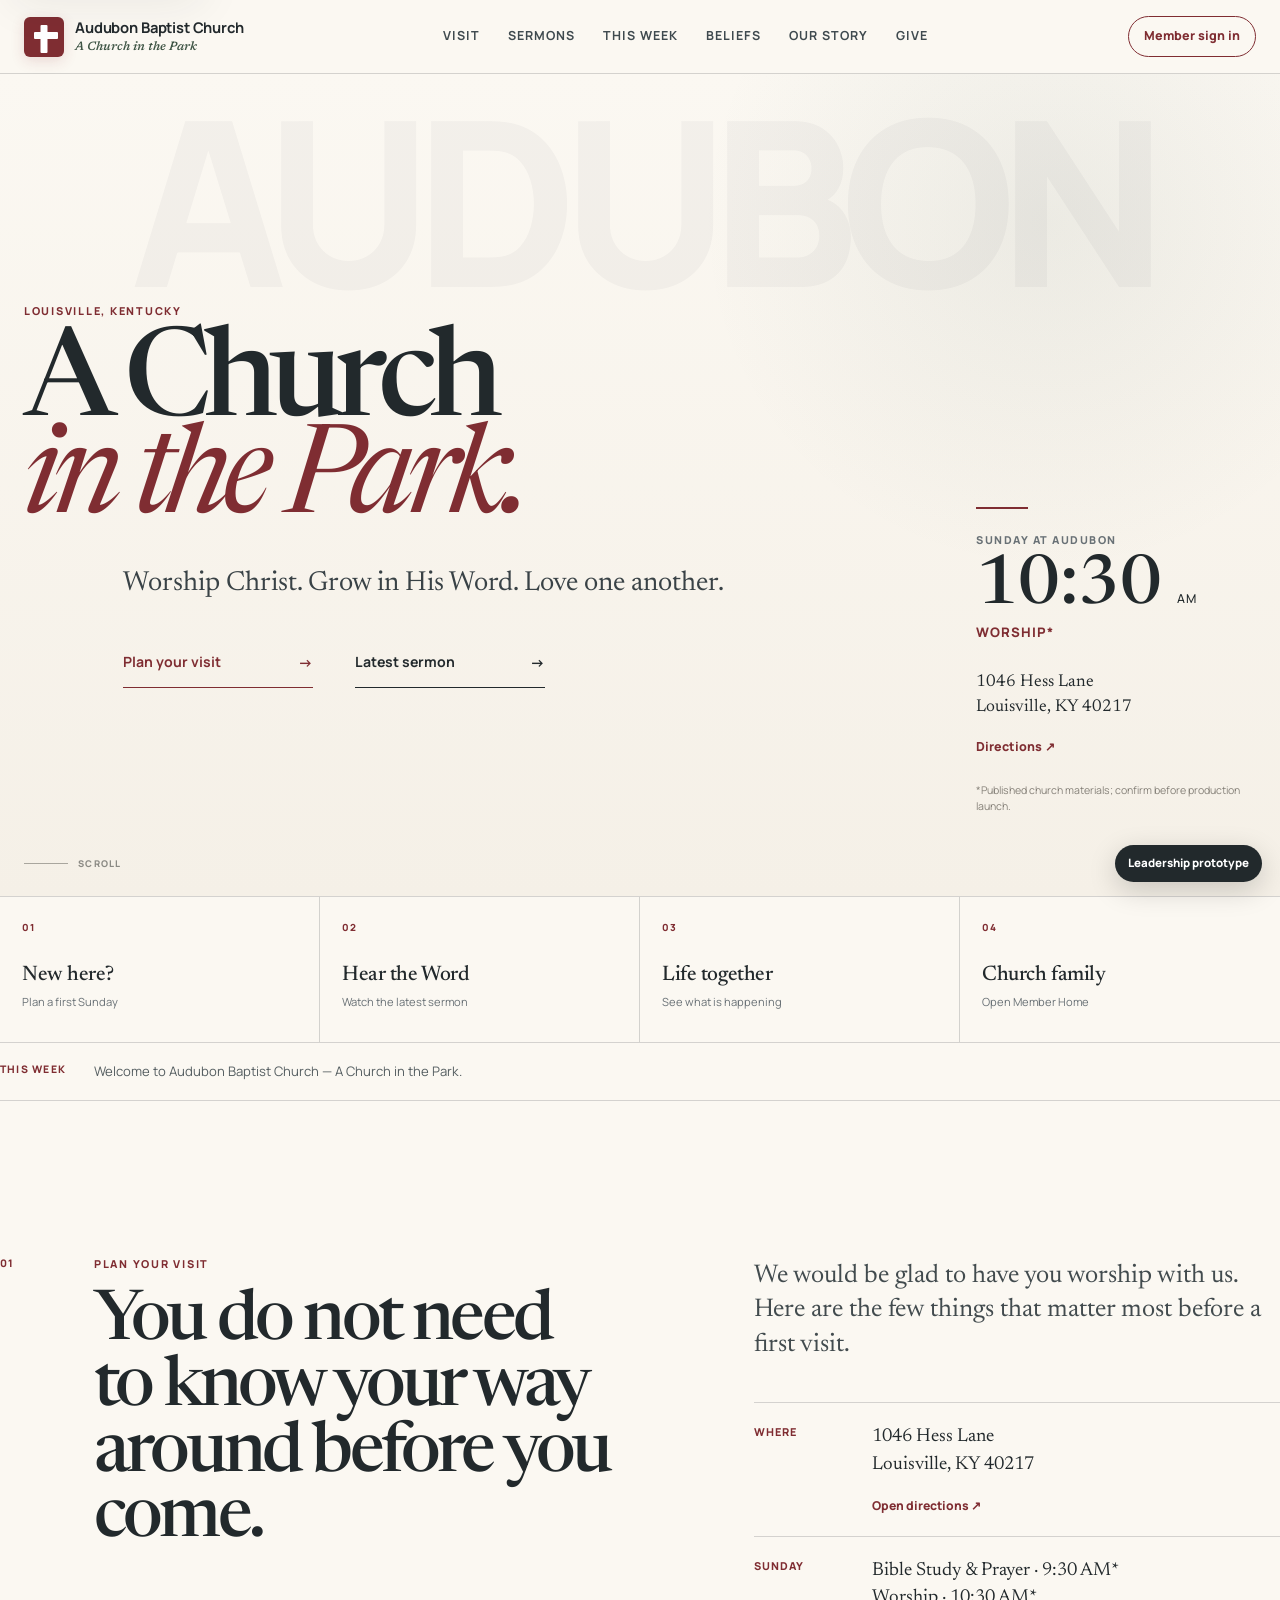
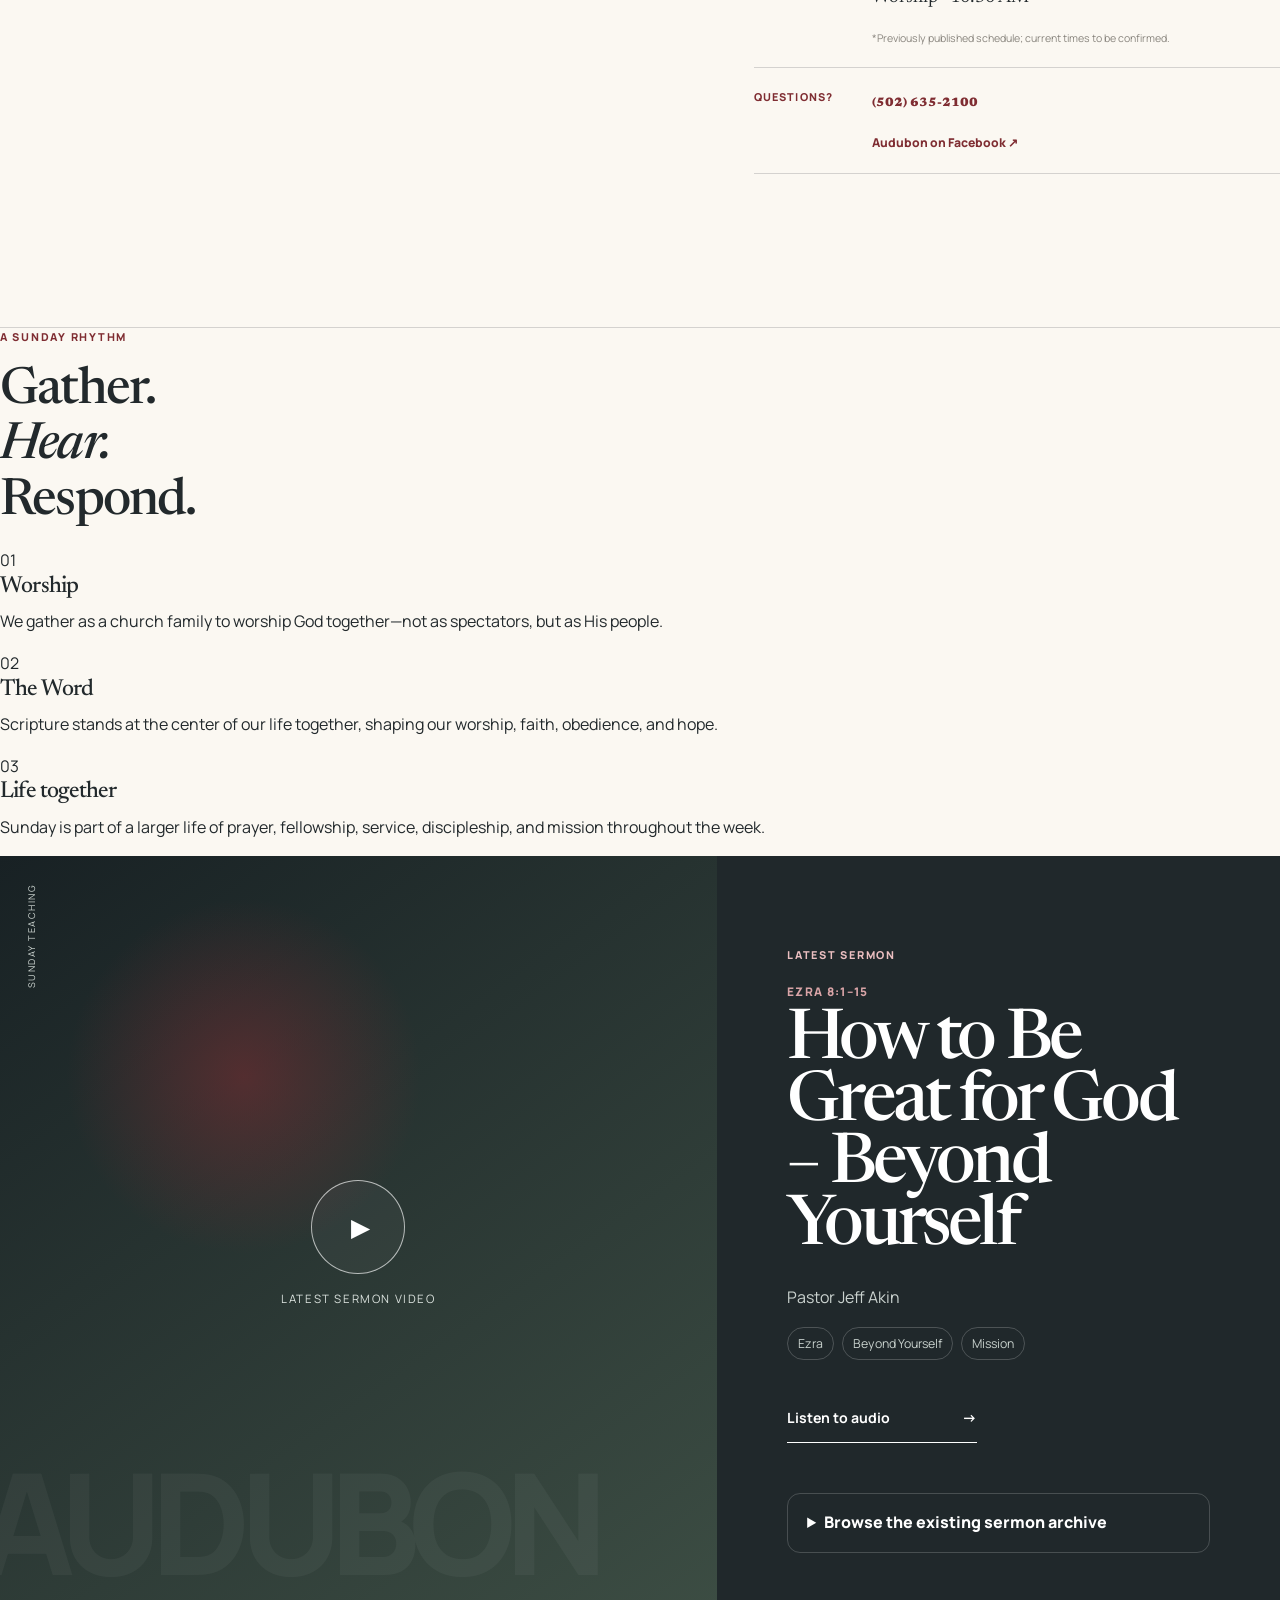
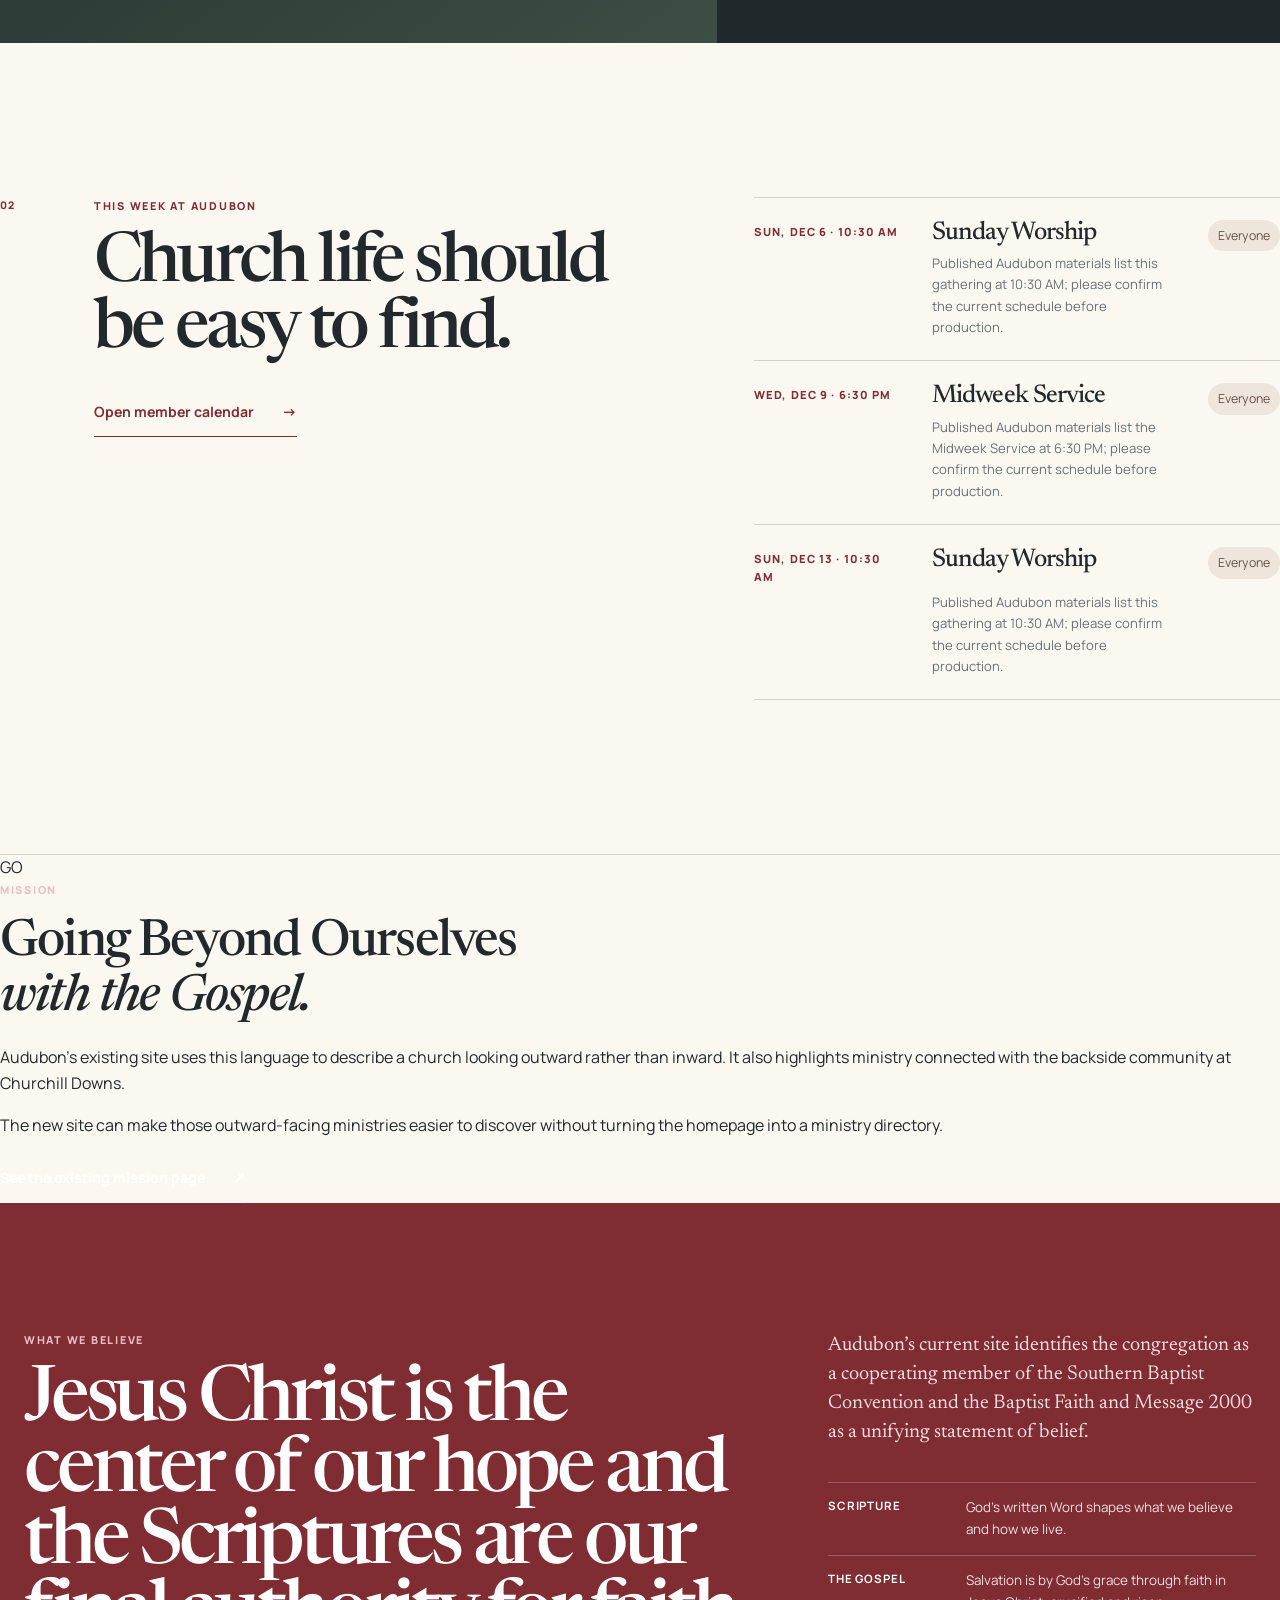
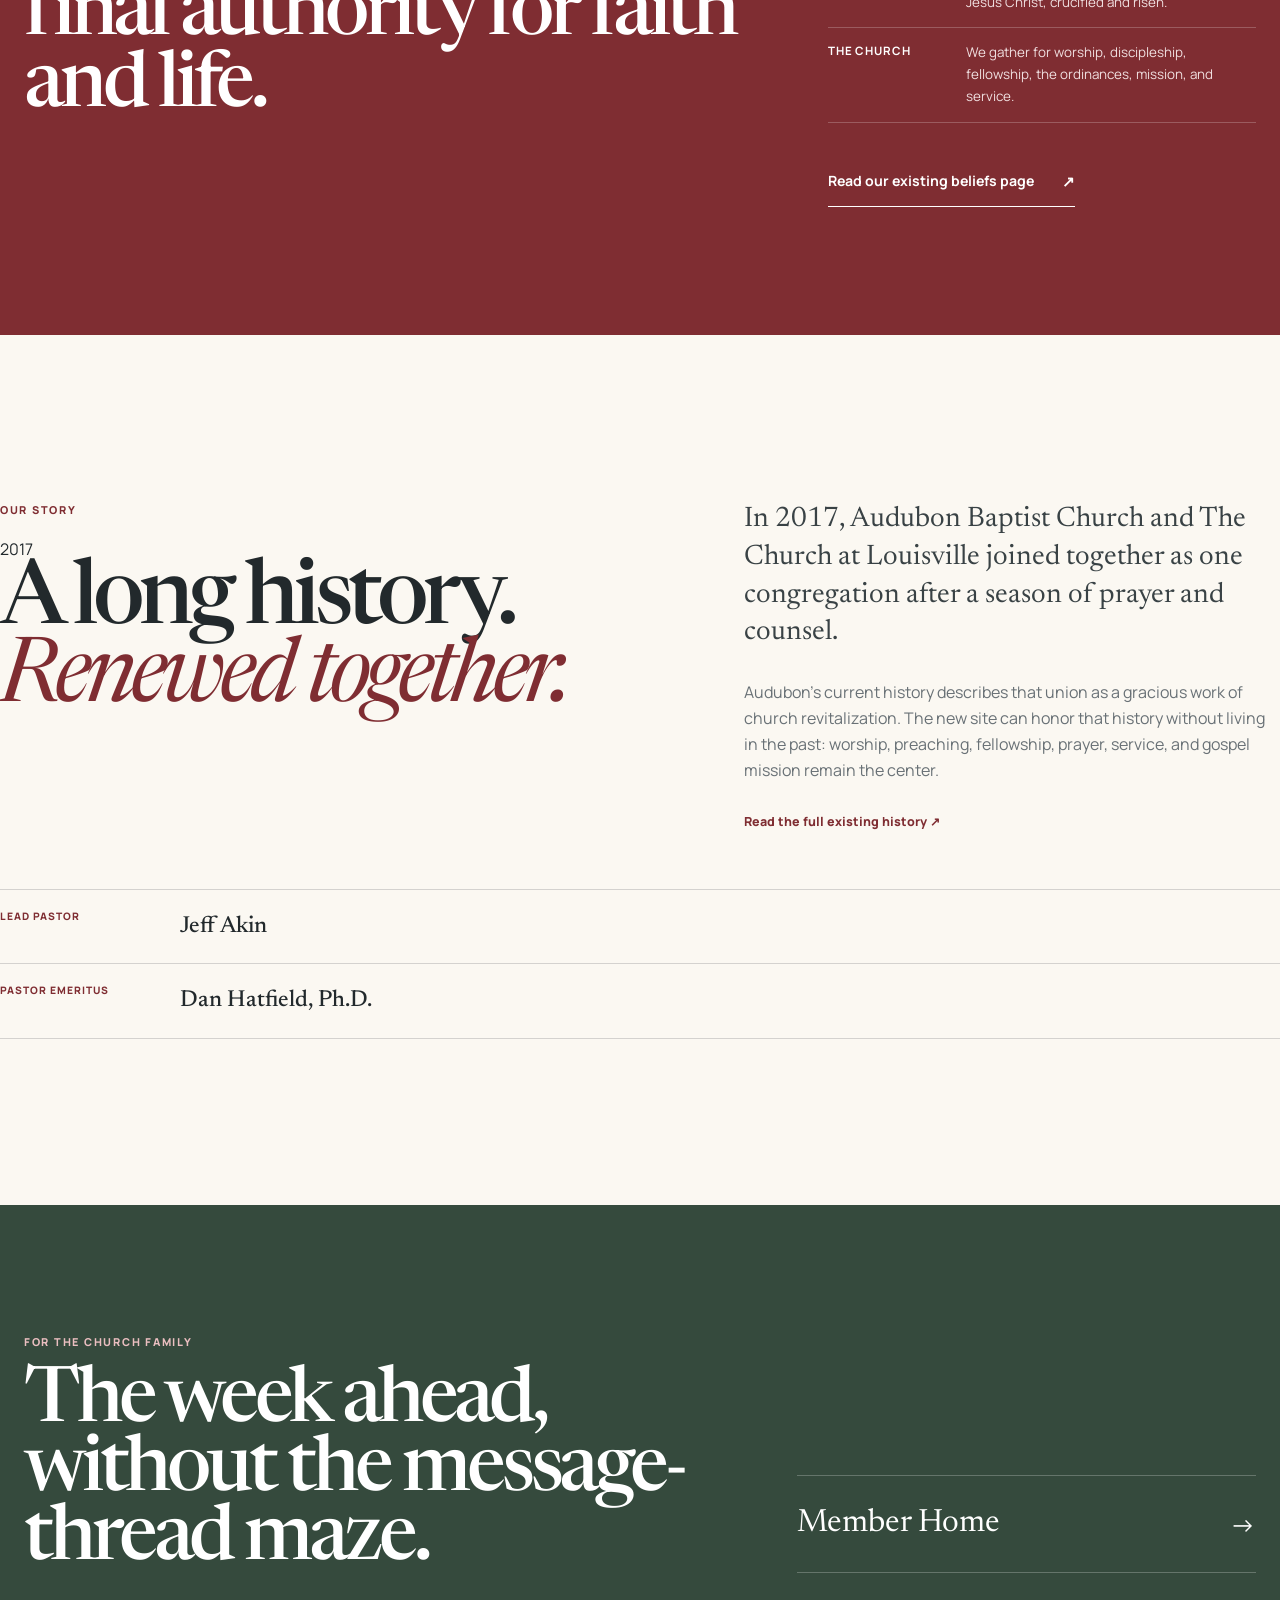
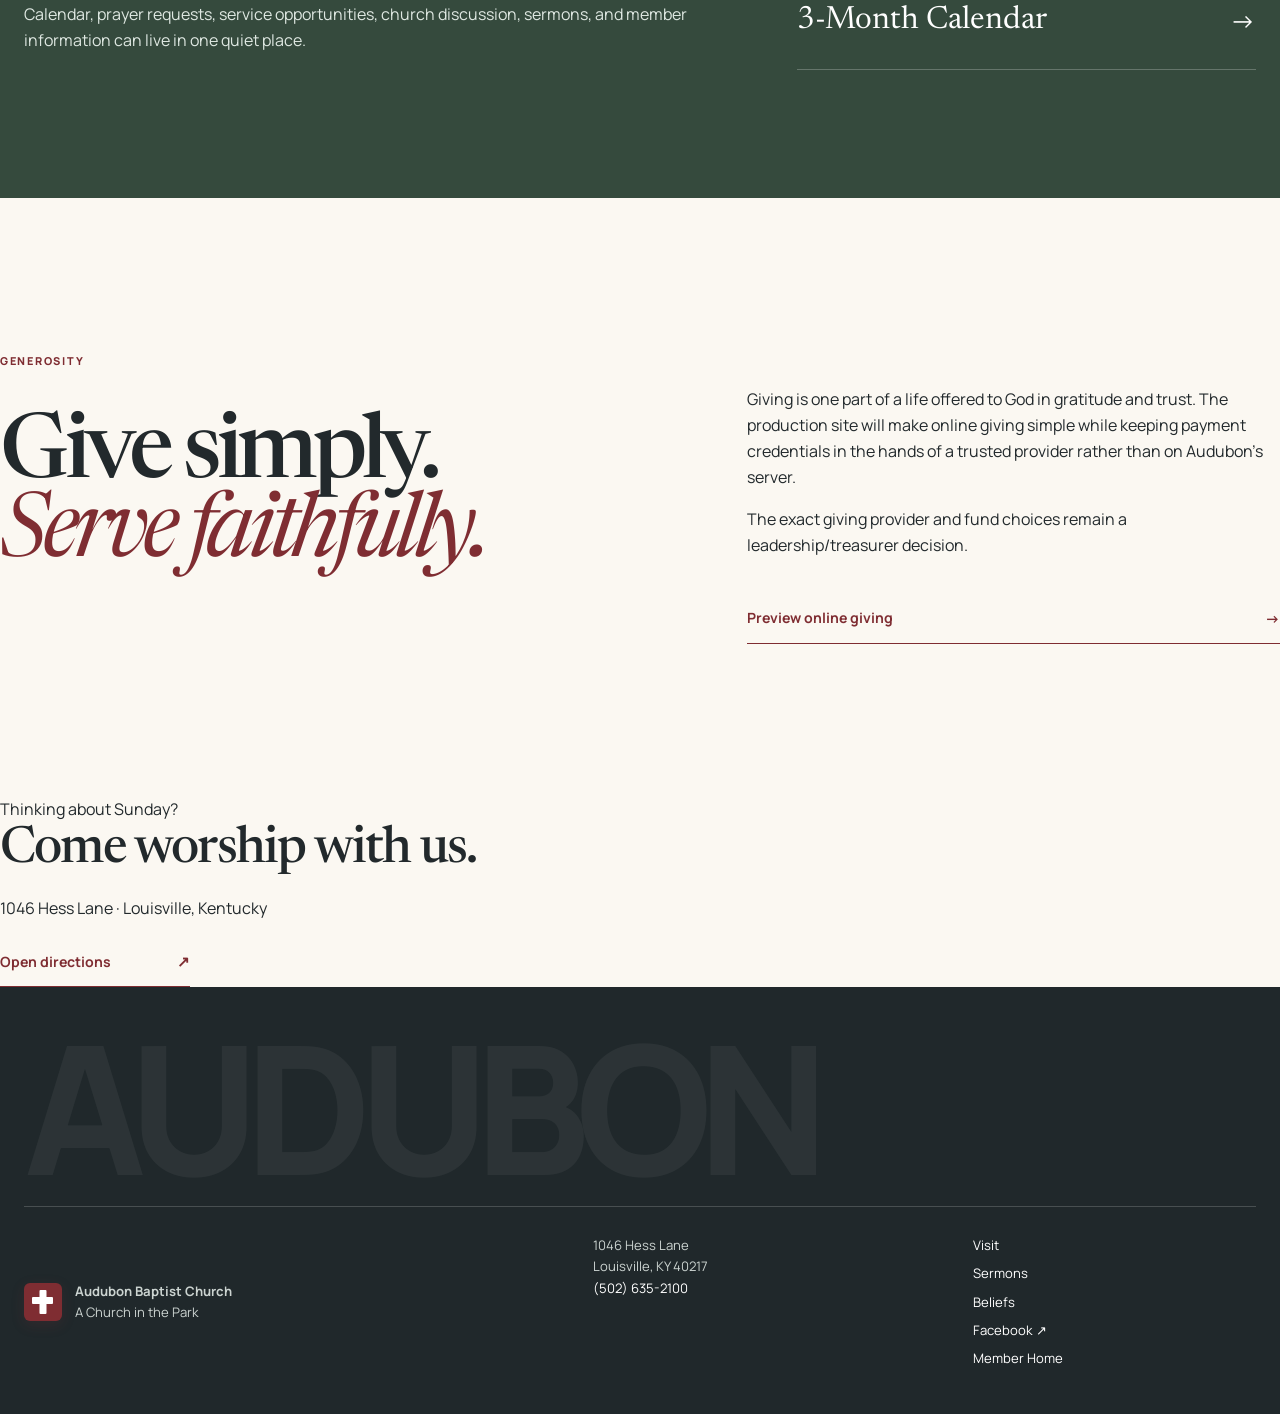
==== index.html @ 203bb835 "Add varied editorial sections and long-page navigation aids" ====
<!doctype html>
<html lang="en">
<head>
  <meta charset="utf-8">
  <meta name="viewport" content="width=device-width, initial-scale=1">
  <meta name="description" content="Audubon Baptist Church — A Church in the Park, Louisville, Kentucky">
  <meta name="theme-color" content="#7f2d32">
  <title>Audubon Baptist Church | A Church in the Park</title>
  <link rel="stylesheet" href="styles.css">
</head>
<body class="public-page editorial-home">
  <div class="scroll-progress" id="scrollProgress" aria-hidden="true"></div>
  <a class="skip-link" href="#mainContent">Skip to main content</a>

  <details class="prototype-drawer">
    <summary>Leadership prototype</summary>
    <div class="prototype-drawer-inner">
      <span>Preview private roles and prototype tools</span>
      <label for="roleSwitcher">View as</label>
      <select id="roleSwitcher">
        <option value="public">Public visitor</option>
        <option value="member">Church member</option>
        <option value="group">Ministry / group member</option>
        <option value="leadership">Church leadership</option>
        <option value="admin">Administrator</option>
      </select>
      <button class="mini-button" id="copyLinkButton" type="button">Copy share link</button>
    </div>
  </details>

  <header class="site-header editorial-header">
    <a class="brand" href="#home" aria-label="Audubon Baptist Church home">
      <span class="brand-mark" aria-hidden="true">A</span>
      <span class="brand-copy"><strong>Audubon Baptist Church</strong><small>A Church in the Park</small></span>
    </a>

    <button class="menu-button" id="menuButton" type="button" aria-expanded="false" aria-controls="mainNav">Menu</button>

    <nav class="main-nav" id="mainNav" aria-label="Main navigation">
      <a href="#visit">Visit</a>
      <a href="#sermons">Sermons</a>
      <a href="#events">This Week</a>
      <a href="#beliefs">Beliefs</a>
      <a href="#about">Our Story</a>
      <a href="#give">Give</a>
    </nav>

    <button class="member-button" id="memberSignInButton" type="button">Member sign in</button>
  </header>

  <div class="role-tools hidden" id="roleTools" aria-label="Prototype private-area shortcuts">
    <span id="roleToolsLabel">Member preview</span>
    <a href="member.html">Member Home</a>
    <a href="calendar.html">Calendar</a>
    <a class="admin-only-tool hidden" href="admin.html">Site Admin</a>
    <a class="admin-only-tool hidden" href="media-studio.html">Media Studio</a>
  </div>

  <main id="mainContent">
    <section class="editorial-hero" id="home">
      <div class="hero-ghost" aria-hidden="true">AUDUBON</div>

      <div class="hero-primary">
        <p class="editorial-kicker">Louisville, Kentucky</p>
        <h1><span>A Church</span><em>in the Park.</em></h1>
        <p class="hero-statement">Worship Christ. Grow in His Word. Love one another.</p>
        <div class="hero-links">
          <a class="editorial-cta primary-cta" href="#visit">Plan your visit <span>→</span></a>
          <a class="editorial-cta" href="#sermons">Latest sermon <span>→</span></a>
        </div>
      </div>

      <aside class="hero-sunday">
        <div class="hero-sunday-rule"></div>
        <p>Sunday at Audubon</p>
        <strong>10:30 <small>AM</small></strong>
        <span>Worship*</span>
        <address>1046 Hess Lane<br>Louisville, KY 40217</address>
        <a href="https://www.google.com/maps/search/?api=1&query=1046+Hess+Lane+Louisville+KY+40217" target="_blank" rel="noopener">Directions ↗</a>
        <small class="schedule-note">*Published church materials; confirm before production launch.</small>
      </aside>

      <div class="hero-scroll-cue" aria-hidden="true"><span></span>Scroll</div>
    </section>

    <nav class="journey-nav" aria-label="Start here">
      <a href="#visit"><span>01</span><strong>New here?</strong><small>Plan a first Sunday</small></a>
      <a href="#sermons"><span>02</span><strong>Hear the Word</strong><small>Watch the latest sermon</small></a>
      <a href="#events"><span>03</span><strong>Life together</strong><small>See what is happening</small></a>
      <button id="memberQuickLink" type="button"><span>04</span><strong>Church family</strong><small>Open Member Home</small></button>
    </nav>

    <section class="announcement-line" aria-label="Church announcement">
      <span>This week</span>
      <p id="announcementText">Welcome to Audubon Baptist Church — A Church in the Park.</p>
    </section>

    <section class="editorial-section visit-editorial" id="visit">
      <div class="section-number">01</div>
      <div class="section-aside">
        <p class="editorial-kicker">Plan your visit</p>
        <h2>You do not need to know your way around before you come.</h2>
      </div>
      <div class="section-body">
        <p class="lead-copy">We would be glad to have you worship with us. Here are the few things that matter most before a first visit.</p>

        <dl class="visit-facts">
          <div>
            <dt>Where</dt>
            <dd>1046 Hess Lane<br>Louisville, KY 40217</dd>
            <a href="https://www.google.com/maps/search/?api=1&query=1046+Hess+Lane+Louisville+KY+40217" target="_blank" rel="noopener">Open directions ↗</a>
          </div>
          <div>
            <dt>Sunday</dt>
            <dd>Bible Study & Prayer · 9:30 AM*<br>Worship · 10:30 AM*</dd>
            <small>*Previously published schedule; current times to be confirmed.</small>
          </div>
          <div>
            <dt>Questions?</dt>
            <dd><a href="tel:+15026352100">(502) 635-2100</a></dd>
            <a href="https://www.facebook.com/audubonbaptistchurch/" target="_blank" rel="noopener">Audubon on Facebook ↗</a>
          </div>
        </dl>
      </div>
    </section>

    <section class="sunday-rhythm" aria-labelledby="sundayRhythmHeading">
      <div class="rhythm-intro">
        <p class="editorial-kicker">A Sunday rhythm</p>
        <h2 id="sundayRhythmHeading">Gather.<br><em>Hear.</em><br>Respond.</h2>
      </div>
      <div class="rhythm-lines">
        <article>
          <span>01</span>
          <h3>Worship</h3>
          <p>We gather as a church family to worship God together—not as spectators, but as His people.</p>
        </article>
        <article>
          <span>02</span>
          <h3>The Word</h3>
          <p>Scripture stands at the center of our life together, shaping our worship, faith, obedience, and hope.</p>
        </article>
        <article>
          <span>03</span>
          <h3>Life together</h3>
          <p>Sunday is part of a larger life of prayer, fellowship, service, discipleship, and mission throughout the week.</p>
        </article>
      </div>
    </section>

    <section class="sermon-editorial" id="sermons">
      <div class="sermon-media-panel">
        <div class="sermon-media-placeholder">
          <button type="button" id="watchDemoButton" aria-label="Play latest sermon">
            <span>▶</span>
          </button>
          <p>Latest sermon video</p>
        </div>
        <span class="sermon-side-label">Sunday teaching</span>
      </div>

      <div class="sermon-copy-panel">
        <p class="editorial-kicker light-kicker">Latest sermon</p>
        <p class="sermon-scripture" id="sermonReference">Ezra 8:1–15</p>
        <h2 id="sermonTitle">How to Be Great for God – Beyond Yourself</h2>
        <p class="sermon-speaker" id="sermonSpeaker">Pastor Jeff Akin</p>
        <div class="chip-row editorial-tags" id="sermonTags"></div>

        <div class="sermon-actions">
          <button class="editorial-cta inverted" type="button" id="audioDemoButton">Listen to audio <span>→</span></button>
          <button class="editorial-cta inverted hidden" type="button" id="sermonAdminShortcut">Open Media Studio <span>→</span></button>
        </div>

        <details class="sermon-library-details editorial-library">
          <summary>Browse the existing sermon archive</summary>
          <div class="library-toolbar">
            <label class="search-box" for="sermonSearch">
              <span>Search sermons</span>
              <input id="sermonSearch" type="search" placeholder="Title, Scripture, topic, speaker">
            </label>
            <div class="filter-row" id="sermonFilters">
              <button class="filter-chip active" type="button" data-filter="all">All</button>
              <button class="filter-chip" type="button" data-filter="ezra">Ezra</button>
              <button class="filter-chip" type="button" data-filter="habakkuk">Habakkuk</button>
            </div>
          </div>
          <div class="sermon-grid" id="sermonGrid"></div>
          <p class="empty-state hidden" id="sermonEmpty">No archive sermons match that search.</p>
        </details>
      </div>
    </section>

    <section class="editorial-section events-editorial" id="events">
      <div class="section-number">02</div>
      <div class="section-aside">
        <p class="editorial-kicker">This week at Audubon</p>
        <h2>Church life should be easy to find.</h2>
        <button class="editorial-cta text-cta" id="calendarPromoButton" type="button">Open member calendar <span>→</span></button>
      </div>
      <div class="section-body">
        <div class="event-grid event-list-editorial" id="eventGrid"></div>
      </div>
    </section>

    <section class="mission-interlude" aria-labelledby="missionHeading">
      <div class="mission-index" aria-hidden="true">GO</div>
      <div class="mission-heading">
        <p class="editorial-kicker light-kicker">Mission</p>
        <h2 id="missionHeading">Going Beyond Ourselves<br><em>with the Gospel.</em></h2>
      </div>
      <div class="mission-copy">
        <p>Audubon’s existing site uses this language to describe a church looking outward rather than inward. It also highlights ministry connected with the backside community at Churchill Downs.</p>
        <p class="mission-small">The new site can make those outward-facing ministries easier to discover without turning the homepage into a ministry directory.</p>
        <a class="editorial-cta inverted" href="https://www.achurchinthepark.org/going-beyond/" target="_blank" rel="noopener">See the existing mission page <span>↗</span></a>
      </div>
    </section>

    <section class="belief-editorial" id="beliefs">
      <div class="belief-statement">
        <p class="editorial-kicker light-kicker">What we believe</p>
        <h2>Jesus Christ is the center of our hope and the Scriptures are our final authority for faith and life.</h2>
      </div>
      <div class="belief-detail">
        <p>Audubon’s current site identifies the congregation as a cooperating member of the Southern Baptist Convention and the Baptist Faith and Message 2000 as a unifying statement of belief.</p>
        <ul>
          <li><strong>Scripture</strong><span>God’s written Word shapes what we believe and how we live.</span></li>
          <li><strong>The Gospel</strong><span>Salvation is by God’s grace through faith in Jesus Christ, crucified and risen.</span></li>
          <li><strong>The Church</strong><span>We gather for worship, discipleship, fellowship, the ordinances, mission, and service.</span></li>
        </ul>
        <a class="editorial-cta inverted" href="https://www.achurchinthepark.org/our-church/believing/" target="_blank" rel="noopener">Read our existing beliefs page <span>↗</span></a>
      </div>
    </section>

    <section class="story-editorial" id="about">
      <div class="story-heading">
        <p class="editorial-kicker">Our story</p>
        <div class="story-year" aria-hidden="true">2017</div>
        <h2>A long history.<br><em>Renewed together.</em></h2>
      </div>

      <div class="story-copy">
        <p class="story-lead">In 2017, Audubon Baptist Church and The Church at Louisville joined together as one congregation after a season of prayer and counsel.</p>
        <p>Audubon’s current history describes that union as a gracious work of church revitalization. The new site can honor that history without living in the past: worship, preaching, fellowship, prayer, service, and gospel mission remain the center.</p>
        <a class="text-link-dark" href="https://www.achurchinthepark.org/our-church/" target="_blank" rel="noopener">Read the full existing history ↗</a>
      </div>

      <div class="pastor-list">
        <div><span>Lead Pastor</span><strong>Jeff Akin</strong></div>
        <div><span>Pastor Emeritus</span><strong>Dan Hatfield, Ph.D.</strong></div>
      </div>
    </section>

    <section class="church-family-editorial">
      <div class="family-copy">
        <p class="editorial-kicker light-kicker">For the church family</p>
        <h2>The week ahead,<br>without the message-thread maze.</h2>
        <p>Calendar, prayer requests, service opportunities, church discussion, sermons, and member information can live in one quiet place.</p>
      </div>
      <div class="family-actions">
        <button class="large-text-link" id="memberHomeButton" type="button">Member Home <span>→</span></button>
        <a class="large-text-link" href="calendar.html">3-Month Calendar <span>→</span></a>
      </div>
    </section>

    <section class="give-editorial" id="give">
      <p class="editorial-kicker">Generosity</p>
      <h2>Give simply.<br><em>Serve faithfully.</em></h2>
      <div class="give-copy">
        <p>Giving is one part of a life offered to God in gratitude and trust. The production site will make online giving simple while keeping payment credentials in the hands of a trusted provider rather than on Audubon’s server.</p>
        <p class="fine-print">The exact giving provider and fund choices remain a leadership/treasurer decision.</p>
      </div>
      <button class="editorial-cta primary-cta" id="givingButton" type="button">Preview online giving <span>→</span></button>
    </section>

    <section class="visit-return">
      <span class="visit-return-label">Thinking about Sunday?</span>
      <div>
        <h2>Come worship with us.</h2>
        <p>1046 Hess Lane · Louisville, Kentucky</p>
      </div>
      <a class="editorial-cta primary-cta" href="https://www.google.com/maps/search/?api=1&query=1046+Hess+Lane+Louisville+KY+40217" target="_blank" rel="noopener">Open directions <span>↗</span></a>
    </section>
  </main>

  <footer class="editorial-footer">
    <div class="footer-wordmark">AUDUBON</div>
    <div class="footer-main">
      <div>
        <span class="brand-mark footer-mark" aria-hidden="true">A</span>
        <p><strong>Audubon Baptist Church</strong><br>A Church in the Park</p>
      </div>
      <address>1046 Hess Lane<br>Louisville, KY 40217<br><a href="tel:+15026352100">(502) 635-2100</a></address>
      <nav>
        <a href="#visit">Visit</a>
        <a href="#sermons">Sermons</a>
        <a href="#beliefs">Beliefs</a>
        <a href="https://www.facebook.com/audubonbaptistchurch/" target="_blank" rel="noopener">Facebook ↗</a>
        <button id="footerMemberButton" type="button">Member Home</button>
      </nav>
    </div>
  </footer>

  <dialog class="signin-dialog" id="signInDialog">
    <form method="dialog" class="dialog-card">
      <div class="dialog-heading">
        <div><p class="editorial-kicker">Member access preview</p><h2>Choose an account type.</h2></div>
        <button class="dialog-close" value="cancel" aria-label="Close">×</button>
      </div>
      <p>Production will use real credentials. This chooser lets leadership review the private-area experience now.</p>
      <label for="dialogRole">Preview account</label>
      <select id="dialogRole">
        <option value="member">Church member</option>
        <option value="group">Ministry / group member</option>
        <option value="leadership">Church leadership</option>
        <option value="admin">Administrator</option>
      </select>
      <button class="button primary full" id="dialogContinue" type="button">Continue</button>
    </form>
  </dialog>

  <button class="back-to-top hidden" id="backToTop" type="button" aria-label="Back to top">↑</button>
  <div class="toast hidden" id="toast" role="status" aria-live="polite"></div>
  <script src="app.js"></script>
</body>
</html>
---- styles.css ----
@import url("https://fonts.googleapis.com/css2?family=Manrope:wght@400;500;600;700;800&family=Newsreader:opsz,wght@6..72,400;6..72,500;6..72,600&display=swap");

:root{
  --ink:#17212b;
  --muted:#66717d;
  --navy:#17324d;
  --navy-2:#234b70;
  --navy-3:#0f2235;
  --cream:#f7f3ea;
  --paper:#fffdfa;
  --gold:#b98c43;
  --gold-soft:#efe1c5;
  --line:#dfe4e8;
  --soft:#f2f5f7;
  --success:#2f6b57;
  --danger:#8a3b3b;
  --shadow:0 18px 50px rgba(23,50,77,.10);
  --radius:22px;
  --radius-sm:14px;
  --max:1180px;
}

*{box-sizing:border-box}
html{scroll-behavior:smooth}
body{margin:0;font-family:Inter,ui-sans-serif,system-ui,-apple-system,BlinkMacSystemFont,"Segoe UI",sans-serif;color:var(--ink);background:var(--paper);line-height:1.6}
button,input,select,textarea{font:inherit}
button,a,select,input,textarea{outline-offset:3px}
button:focus-visible,a:focus-visible,select:focus-visible,input:focus-visible,textarea:focus-visible{outline:3px solid #e0b763}
a{color:inherit}
.hidden{display:none!important}
.skip-link{position:fixed;left:12px;top:8px;z-index:100;transform:translateY(-150%);background:white;color:var(--navy);padding:10px 14px;border-radius:10px;box-shadow:var(--shadow);font-weight:800}
.skip-link:focus{transform:none}

.prototype-bar{display:flex;align-items:center;justify-content:space-between;gap:20px;padding:9px max(18px,calc((100vw - var(--max))/2));background:var(--navy-3);color:white;font-size:.84rem}
.prototype-bar>div:first-child{display:flex;gap:9px;align-items:center;flex-wrap:wrap}
.prototype-bar span{color:#b8c8d7}
.prototype-actions{display:flex;align-items:center;gap:8px;flex-wrap:wrap}
.prototype-actions label{font-weight:700;color:#d5e1eb}
.prototype-actions select{border:1px solid #486174;border-radius:9px;padding:6px 9px;background:#162c40;color:white}
.mini-button{border:1px solid #587084;background:transparent;color:white;border-radius:9px;padding:6px 10px;font-weight:750;cursor:pointer}
.mini-button:hover{background:#1f3d58}

.site-header{position:sticky;top:0;z-index:20;display:grid;grid-template-columns:auto 1fr auto;align-items:center;gap:22px;padding:15px max(20px,calc((100vw - var(--max))/2));background:rgba(255,253,250,.96);backdrop-filter:blur(16px);border-bottom:1px solid rgba(23,33,43,.08)}
.brand{display:flex;align-items:center;gap:11px;text-decoration:none;min-width:max-content}
.brand-mark{display:grid;place-items:center;width:44px;height:44px;border-radius:50%;background:var(--navy);color:white;font-family:Georgia,serif;font-size:1.4rem}
.brand-copy{display:flex;flex-direction:column;line-height:1.16}
.brand-copy strong{font-size:.98rem}
.brand-copy small{margin-top:4px;color:var(--muted);font-size:.73rem;font-weight:550}
.main-nav{display:flex;justify-content:center;gap:18px}
.main-nav a{text-decoration:none;font-size:.92rem;font-weight:700}
.main-nav a:hover{color:var(--navy-2)}
.member-button{border:1px solid var(--navy);background:var(--navy);color:white;border-radius:11px;padding:9px 13px;font-weight:800;cursor:pointer;white-space:nowrap}
.member-button:hover{background:var(--navy-2)}
.menu-button{display:none;border:1px solid var(--line);background:white;border-radius:10px;padding:8px 12px;font-weight:800;color:var(--navy)}

.hero{max-width:var(--max);margin:0 auto;padding:86px 24px 66px;display:grid;grid-template-columns:1.35fr .65fr;gap:58px;align-items:center}
.eyebrow{text-transform:uppercase;letter-spacing:.14em;font-size:.72rem;font-weight:850;color:var(--gold);margin:0 0 12px}
h1,h2,h3,h4,p{margin-top:0}
h1,h2,h3{font-family:Georgia,"Times New Roman",serif;line-height:1.08;color:var(--navy)}
h1{font-size:clamp(2.8rem,6vw,5.7rem);letter-spacing:-.045em;margin-bottom:24px}
h2{font-size:clamp(2rem,4vw,3.4rem);letter-spacing:-.03em;margin-bottom:18px}
h3{font-size:1.45rem;margin-bottom:10px}
.hero-lead{max-width:680px;font-size:1.13rem;color:var(--muted)}
.button-row{display:flex;flex-wrap:wrap;gap:10px;margin-top:24px}
.button{display:inline-flex;align-items:center;justify-content:center;min-height:46px;padding:11px 17px;border-radius:12px;border:1px solid transparent;text-decoration:none;font-weight:800;cursor:pointer}
.button.primary{background:var(--navy);color:white}
.button.primary:hover{background:var(--navy-2)}
.button.secondary{background:white;border-color:var(--line);color:var(--navy)}
.button.secondary:hover{border-color:#b9c3ca}
.button.ghost-dark{background:transparent;border-color:var(--line);color:var(--navy)}
.button.admin-secondary{background:transparent;border-color:#5d7386;color:#e2ebf2}
.button.small{min-height:40px;padding:8px 14px;font-size:.9rem}
.button.full{width:100%}
.quick-facts{display:grid;grid-template-columns:repeat(3,1fr);gap:12px;margin-top:36px;padding-top:24px;border-top:1px solid var(--line)}
.quick-facts div{display:flex;flex-direction:column}
.quick-facts span{font-size:.75rem;color:var(--muted);text-transform:uppercase;letter-spacing:.06em;font-weight:800}
.quick-facts strong{font-size:.88rem;color:var(--navy);margin-top:2px}
.hero-card{background:var(--cream);border:1px solid #eadfc9;border-radius:var(--radius);padding:32px;box-shadow:var(--shadow)}
.hero-card h2{font-size:2.25rem}
.hero-card p:not(.eyebrow):not(.microcopy){color:#56616c}
.microcopy{font-size:.82rem;color:var(--muted);margin:14px 0 0}

.announcement-strip{max-width:var(--max);margin:0 auto 8px;padding:17px 24px;border-top:1px solid var(--line);border-bottom:1px solid var(--line);display:flex;align-items:center;gap:16px}
.announcement-strip p{margin:0}
.tag{display:inline-block;border-radius:999px;background:var(--gold-soft);color:#71531f;padding:5px 9px;font-size:.7rem;font-weight:850;letter-spacing:.04em;text-transform:uppercase;white-space:nowrap}

.section{max-width:var(--max);margin:0 auto;padding:86px 24px}
.section.contrast{max-width:none;background:var(--navy);color:#eef4f8;padding-left:max(24px,calc((100vw - var(--max))/2));padding-right:max(24px,calc((100vw - var(--max))/2))}
.section.contrast h2,.section.contrast h3{color:white}
.section.contrast .section-heading p:not(.eyebrow),.section.contrast p{color:#c8d4df}
.section.soft{max-width:none;background:var(--soft);padding-left:max(24px,calc((100vw - var(--max))/2));padding-right:max(24px,calc((100vw - var(--max))/2))}
.section-heading{max-width:800px;margin-bottom:40px}
.section-heading>p:last-child{color:var(--muted);font-size:1.04rem}
.inline-heading{max-width:none;display:flex;align-items:flex-end;justify-content:space-between;gap:28px}
.inline-heading h2{margin-bottom:0}
.feature-grid{display:grid;gap:20px}
.feature-grid.three{grid-template-columns:repeat(3,1fr)}
.feature-card,.action-card,.dashboard-card{padding:27px;border:1px solid var(--line);border-radius:var(--radius-sm);background:white}
.feature-icon{display:grid;place-items:center;width:42px;height:42px;border-radius:50%;background:var(--cream);color:var(--gold);font-weight:900;margin-bottom:26px}
.feature-card p,.action-card p,.dashboard-card p{color:var(--muted);margin-bottom:0}
.placeholder-note{display:inline-block;margin-top:20px;color:#8a6a35;font-size:.76rem;font-weight:800}

.belief-grid{display:grid;grid-template-columns:repeat(2,1fr);gap:1px;background:rgba(255,255,255,.13);border:1px solid rgba(255,255,255,.13);border-radius:var(--radius);overflow:hidden}
.belief-grid article{background:var(--navy);padding:31px}
.belief-grid p{color:#c8d4df}
.contrast-note{margin:22px 0 0;max-width:850px;font-size:.9rem}

.sermon-feature{display:grid;grid-template-columns:1.35fr .65fr;border:1px solid var(--line);border-radius:var(--radius);overflow:hidden;box-shadow:var(--shadow)}
.video-placeholder{min-height:390px;background:linear-gradient(135deg,#17324d,#315f86);display:grid;place-items:center;color:white;text-align:center;padding:30px}
.video-placeholder>div{display:flex;flex-direction:column;align-items:center}
.play-mark{display:grid;place-items:center;width:72px;height:72px;border:1px solid rgba(255,255,255,.55);border-radius:50%;margin-bottom:18px;font-size:1.45rem;padding-left:4px}
.video-placeholder strong{font-size:1.05rem}
.video-placeholder small{color:#d5e0ea;margin-top:4px}
.sermon-details{padding:34px;background:white;display:flex;flex-direction:column;justify-content:center}
.sermon-details h3{font-size:2rem;margin-top:14px}
.sermon-reference{font-weight:850;color:var(--gold);margin-bottom:6px}
.chip-row,.filter-row{display:flex;flex-wrap:wrap;gap:8px}
.chip-row{margin-top:14px}
.chip{display:inline-block;border-radius:999px;background:var(--soft);padding:6px 10px;font-size:.77rem}
.library-toolbar{display:flex;align-items:flex-end;justify-content:space-between;gap:20px;margin-top:34px}
.search-box{display:flex;flex-direction:column;gap:7px;min-width:min(460px,100%)}
.search-box span{font-size:.82rem;font-weight:800;color:var(--navy)}
.search-box input{border:1px solid var(--line);background:white;border-radius:12px;padding:12px 14px;min-height:46px}
.filter-row{justify-content:flex-end}
.filter-chip{border:1px solid var(--line);background:white;border-radius:999px;padding:8px 12px;cursor:pointer}
.filter-chip.active{background:var(--navy);color:white;border-color:var(--navy)}
.sermon-grid{display:grid;grid-template-columns:repeat(4,1fr);gap:16px;margin-top:22px}
.sermon-card{border:1px solid var(--line);border-radius:var(--radius-sm);padding:20px;background:white;display:flex;flex-direction:column}
.sermon-card h3{font-size:1.2rem;margin:10px 0 6px}
.sermon-card p{color:var(--muted);font-size:.9rem;margin-bottom:14px}
.sermon-card .sermon-ref{color:var(--gold);font-weight:850;font-size:.82rem}
.sermon-card .text-button{margin-top:auto}
.empty-state{padding:24px;border:1px dashed var(--line);border-radius:12px;text-align:center;color:var(--muted)}

.event-grid{display:grid;grid-template-columns:repeat(3,1fr);gap:20px}
.event-card{display:flex;flex-direction:column;background:white;border:1px solid var(--line);border-radius:var(--radius-sm);padding:24px}
.event-date{color:var(--gold);font-weight:850;text-transform:uppercase;letter-spacing:.07em;font-size:.74rem}
.event-card p{color:var(--muted)}
.event-meta{display:flex;align-items:center;gap:8px;margin-top:auto;padding-top:12px;flex-wrap:wrap}
.rsvp-actions{display:flex;gap:8px;margin-top:16px}
.rsvp-choice{flex:1;border:1px solid var(--line);background:white;border-radius:10px;padding:9px 10px;font-weight:750;cursor:pointer;color:var(--navy)}
.rsvp-choice.selected{background:var(--navy);border-color:var(--navy);color:white}
.rsvp-choice:disabled{cursor:not-allowed;color:#8c969e;background:#f3f5f6}
.role-note{font-size:.86rem;color:var(--muted)}

.action-card .icon-circle{display:grid;place-items:center;width:44px;height:44px;border-radius:50%;background:var(--cream);color:var(--navy);font-size:1.2rem;margin-bottom:22px}
.text-button{padding:0;border:0;background:none;color:var(--navy);font-weight:850;cursor:pointer;margin-top:20px;text-align:left}
.text-button:hover{text-decoration:underline}
.give-layout{display:grid;grid-template-columns:1fr .7fr;gap:56px;align-items:center}
.give-card{background:white;color:var(--ink);padding:29px;border-radius:var(--radius-sm)}
.give-card label{display:block;color:var(--navy);font-weight:800;margin-bottom:8px}
.give-card select{width:100%;padding:12px;border:1px solid var(--line);border-radius:10px;margin-bottom:14px}

.member-shell,.admin-shell{max-width:var(--max);margin:44px auto 88px;padding:34px 24px}
.member-shell{border-top:5px solid var(--gold)}
.admin-shell{background:#111d29;color:#e6edf3;border-radius:var(--radius);padding:34px}
.admin-shell h2,.admin-shell h3{color:white}
.member-header,.admin-header,.panel-heading{display:flex;justify-content:space-between;align-items:flex-start;gap:24px}
.member-header>div:first-child,.admin-header>div:first-child{max-width:800px}
.access-badge{background:var(--navy);color:white;padding:8px 12px;border-radius:999px;font-weight:800;font-size:.8rem;white-space:nowrap}
.member-summary{margin-top:28px}
.member-tabs{display:flex;gap:8px;overflow:auto;margin:26px 0;border-bottom:1px solid var(--line);padding-bottom:10px}
.member-tab{white-space:nowrap;border:0;background:none;padding:10px 12px;font-weight:780;color:var(--muted);cursor:pointer;border-radius:10px}
.member-tab.active{background:var(--navy);color:white}
.tab-panel{display:none}.tab-panel.active{display:block}
.dashboard-grid{display:grid;grid-template-columns:repeat(3,1fr);gap:18px}
.member-callout{display:flex;align-items:center;justify-content:space-between;gap:24px;padding:26px;background:var(--cream);border-radius:var(--radius-sm)}
.member-callout p{margin-bottom:0;color:var(--muted)}
.split-panel{display:grid;grid-template-columns:1.25fr .75fr;gap:24px}
.prayer-list{display:grid;gap:12px;margin-top:20px}
.prayer-item{border:1px solid var(--line);border-radius:var(--radius-sm);padding:20px;background:white}
.prayer-item header{display:flex;justify-content:space-between;gap:16px}
.prayer-item h4{margin-bottom:8px;color:var(--navy)}
.prayer-item p{margin-bottom:0;color:var(--muted)}
.member-form{padding:24px;background:var(--soft);border-radius:var(--radius-sm)}
.member-form label{display:block;font-size:.82rem;font-weight:800;margin:12px 0 6px;color:var(--navy)}
.member-form input,.member-form textarea,.member-form select{width:100%;border:1px solid var(--line);border-radius:10px;padding:10px 11px;background:white}
.member-form .button{margin-top:16px}
.discussion-list{display:grid;gap:12px;margin-top:20px}
.discussion-list article{border:1px solid var(--line);border-radius:var(--radius-sm);padding:20px;background:white}
.discussion-list h4{margin:10px 0 6px;color:var(--navy)}
.discussion-list p{color:var(--muted);margin-bottom:6px}

.admin-header p{color:#aebdca}
.admin-stats{display:grid;grid-template-columns:repeat(4,1fr);gap:12px;margin:28px 0}
.admin-stats div{padding:17px;border:1px solid #2e465b;background:#16283a;border-radius:12px}
.admin-stats span{display:block;color:#8fa6b9;font-size:.74rem;text-transform:uppercase;letter-spacing:.06em;font-weight:800}
.admin-stats strong{display:block;color:white;margin-top:4px}
.admin-grid{display:grid;grid-template-columns:repeat(2,1fr);gap:18px}
.admin-card{background:#192b3d;border:1px solid #2e465b;border-radius:var(--radius-sm);padding:24px}
.admin-card.wide{grid-column:1/-1}
.admin-kicker{color:#d4ac65;text-transform:uppercase;letter-spacing:.08em;font-size:.7rem;font-weight:850}
.admin-card label{display:block;font-size:.82rem;font-weight:750;color:#c9d4de;margin:12px 0 6px}
.admin-card input,.admin-card select,.admin-card textarea{width:100%;border:1px solid #486174;background:#102131;color:white;border-radius:10px;padding:11px 12px}
.admin-card p{color:#aebdca}
.form-grid{display:grid;grid-template-columns:repeat(4,1fr);gap:14px}
.checkbox-field{display:flex;align-items:end}
.checkbox-field label{display:flex;gap:8px;align-items:center;padding-bottom:10px}
.checkbox-field input{width:auto}

.site-footer{background:var(--navy-3);color:#dce6ee;padding:44px max(24px,calc((100vw - var(--max))/2));display:flex;justify-content:space-between;gap:40px}
.site-footer p{margin:6px 0;color:#adc0cf}
.footer-links{display:flex;gap:18px;flex-wrap:wrap}
.footer-links a{color:#dce6ee;text-decoration:none}
.footer-links a:hover{text-decoration:underline}

.signin-dialog{width:min(560px,calc(100vw - 28px));border:0;border-radius:20px;padding:0;box-shadow:0 28px 80px rgba(0,0,0,.32)}
.signin-dialog::backdrop{background:rgba(11,24,36,.62);backdrop-filter:blur(3px)}
.dialog-card{padding:30px}
.dialog-heading{display:flex;justify-content:space-between;gap:20px}
.dialog-heading h2{font-size:2rem}
.dialog-close{border:0;background:var(--soft);width:38px;height:38px;border-radius:50%;font-size:1.5rem;line-height:1;cursor:pointer}
.dialog-card>p{color:var(--muted)}
.dialog-card label{display:block;font-weight:800;color:var(--navy);margin:16px 0 7px}
.dialog-card select{width:100%;border:1px solid var(--line);border-radius:10px;padding:11px;margin-bottom:14px}

.toast{position:fixed;right:24px;bottom:24px;z-index:60;background:var(--ink);color:white;padding:14px 18px;border-radius:12px;box-shadow:var(--shadow);max-width:360px}

@media (max-width:1040px){
  .site-header{grid-template-columns:auto auto auto}
  .menu-button{display:block;justify-self:end}
  .main-nav{display:none;position:absolute;top:100%;left:0;right:0;background:white;padding:18px 24px;border-bottom:1px solid var(--line);flex-direction:column;box-shadow:0 12px 30px rgba(23,50,77,.08)}
  .main-nav.open{display:flex}
  .hero,.sermon-feature,.give-layout{grid-template-columns:1fr}
  .hero{padding-top:60px}
  .video-placeholder{min-height:320px}
  .sermon-grid{grid-template-columns:repeat(2,1fr)}
  .feature-grid.three,.event-grid,.dashboard-grid{grid-template-columns:1fr 1fr}
  .form-grid{grid-template-columns:1fr 1fr}
  .admin-stats{grid-template-columns:1fr 1fr}
}

@media (max-width:760px){
  .prototype-bar{align-items:flex-start;flex-direction:column}
  .prototype-actions{width:100%}
  .prototype-actions select{flex:1;min-width:160px}
  .site-header{padding:12px 16px;grid-template-columns:1fr auto}
  .brand-copy small{display:none}
  .member-button{grid-column:1/-1;width:100%}
  .hero{padding:48px 18px}
  .section,.member-shell{padding:62px 18px}
  .section.contrast,.section.soft{padding-left:18px;padding-right:18px}
  .feature-grid.three,.event-grid,.dashboard-grid,.belief-grid,.admin-grid,.form-grid,.sermon-grid,.split-panel,.admin-stats{grid-template-columns:1fr}
  .inline-heading,.member-header,.admin-header,.panel-heading,.site-footer,.member-callout,.library-toolbar{flex-direction:column;align-items:flex-start}
  .library-toolbar{display:flex}
  .search-box{width:100%;min-width:0}
  .filter-row{justify-content:flex-start}
  .admin-card.wide{grid-column:auto}
  .admin-shell{margin:20px 12px 60px;padding:24px 16px}
  .site-footer{padding:40px 18px}
  h1{font-size:2.8rem}
  .hero-card{padding:24px}
  .quick-facts{grid-template-columns:1fr}
  .announcement-strip{align-items:flex-start}
  .rsvp-actions{flex-direction:column}
}


/* App pages: member calendar and sermon media studio */
.link-button{text-decoration:none}
.app-page{background:#f7f9fa}
.app-header{position:sticky}
.app-nav{display:flex;justify-content:center;gap:20px}
.app-nav a{text-decoration:none;font-weight:750;font-size:.92rem;color:var(--muted)}
.app-nav a.active,.app-nav a:hover{color:var(--navy)}
.access-gate{min-height:70vh;display:grid;place-items:center;padding:60px 20px}
.access-gate-card{width:min(620px,100%);background:white;border:1px solid var(--line);border-radius:var(--radius);padding:42px;box-shadow:var(--shadow);text-align:center}
.access-gate-card h1{font-size:clamp(2.2rem,5vw,4rem)}
.access-gate-card>p:not(.eyebrow){color:var(--muted)}
.access-gate-card .button{margin:6px}
.gate-icon{display:grid;place-items:center;width:62px;height:62px;margin:0 auto 22px;border-radius:50%;background:var(--cream);color:var(--navy);font-size:1.6rem}

.calendar-app,.media-studio{max-width:1320px;margin:0 auto;padding:56px 24px 90px}
.calendar-hero,.studio-hero{display:flex;align-items:flex-end;justify-content:space-between;gap:34px;margin-bottom:30px}
.calendar-hero>div:first-child,.studio-hero>div:first-child{max-width:800px}
.calendar-hero h1,.studio-hero h1{font-size:clamp(2.6rem,5vw,4.9rem);margin-bottom:14px}
.calendar-hero p,.studio-hero p{color:var(--muted);font-size:1.04rem}
.calendar-actions{display:flex;gap:8px;flex-wrap:wrap;justify-content:flex-end}
.calendar-summary-row{display:grid;grid-template-columns:repeat(4,1fr);gap:12px;margin:25px 0}
.calendar-summary-card{background:white;border:1px solid var(--line);border-radius:12px;padding:16px 18px}
.calendar-summary-card span{display:block;text-transform:uppercase;letter-spacing:.07em;font-size:.7rem;color:var(--muted);font-weight:850}
.calendar-summary-card strong{display:block;margin-top:5px;color:var(--navy)}
.calendar-toolbar{display:flex;align-items:center;justify-content:space-between;gap:20px;margin:24px 0}
.calendar-filter-group{display:flex;flex-wrap:wrap;gap:8px}
.quarter-grid{display:grid;grid-template-columns:repeat(3,1fr);gap:18px}
.month-card{background:white;border:1px solid var(--line);border-radius:var(--radius-sm);padding:18px;box-shadow:0 8px 25px rgba(23,50,77,.05)}
.month-card header{display:flex;align-items:center;justify-content:space-between;margin-bottom:10px}
.month-card h2{font-size:1.5rem;margin:0}
.weekday-row,.month-grid{display:grid;grid-template-columns:repeat(7,minmax(0,1fr));gap:4px}
.weekday-row span{text-align:center;color:var(--muted);font-size:.67rem;text-transform:uppercase;font-weight:850;padding:4px 0}
.calendar-day{min-height:92px;border:1px solid #edf0f2;border-radius:8px;background:#fff;text-align:left;padding:6px;cursor:pointer;overflow:hidden}
.calendar-day:hover{border-color:#c3ced6;background:#fbfcfc}
.calendar-day.empty{border-color:transparent;background:transparent;cursor:default}
.calendar-day.today{box-shadow:inset 0 0 0 2px var(--gold)}
.calendar-day.selected{background:#eef4f8;border-color:#9db3c3}
.calendar-day-number{display:block;font-weight:850;font-size:.78rem;color:var(--navy);margin-bottom:5px}
.calendar-day-events{display:flex;flex-direction:column;gap:3px}
.calendar-event-pill{display:block;overflow:hidden;text-overflow:ellipsis;white-space:nowrap;border-radius:5px;padding:3px 4px;font-size:.58rem;font-weight:780;background:#e8eef3;color:#264a69}
.calendar-event-pill.member{background:#efe8d8;color:#6f5423}
.calendar-event-pill.group{background:#e6f0eb;color:#38614f}
.calendar-more{font-size:.58rem;color:var(--muted)}
.calendar-lower-grid{display:grid;grid-template-columns:1.35fr .65fr;gap:20px;margin-top:24px}
.agenda-panel,.upcoming-panel{background:white;border:1px solid var(--line);border-radius:var(--radius-sm);padding:24px}
.agenda-panel h2,.upcoming-panel h2{font-size:1.9rem}
.agenda-list,.upcoming-list{display:grid;gap:10px}
.agenda-item{display:grid;grid-template-columns:90px 1fr;gap:16px;padding:18px 0;border-top:1px solid var(--line)}
.agenda-time{font-weight:850;color:var(--gold)}
.agenda-title-row{display:flex;align-items:flex-start;justify-content:space-between;gap:14px}
.agenda-title-row h3{font-size:1.2rem;margin-bottom:6px}
.agenda-copy p{color:var(--muted);margin-bottom:10px}
.agenda-actions{display:flex;gap:7px;flex-wrap:wrap}
.mini-action{border:1px solid var(--line);background:white;border-radius:8px;padding:7px 9px;color:var(--navy);font-size:.78rem;font-weight:800;cursor:pointer}
.mini-action.selected{background:var(--navy);color:white;border-color:var(--navy)}
.upcoming-item{display:flex;flex-direction:column;align-items:flex-start;width:100%;border:1px solid var(--line);background:white;border-radius:10px;padding:13px;text-align:left;cursor:pointer}
.upcoming-item:hover{background:var(--soft)}
.upcoming-date{color:var(--gold);font-size:.7rem;text-transform:uppercase;letter-spacing:.07em;font-weight:850}
.upcoming-item strong{color:var(--navy);margin:3px 0}
.upcoming-item small{color:var(--muted)}
.calendar-note{display:flex;gap:16px;align-items:flex-start;margin-top:20px;padding:18px 20px;background:#fff7e8;border:1px solid #ead7af;border-radius:12px;color:#70572f}
.calendar-note p{margin:0}
.two-field-row{display:grid;grid-template-columns:1fr 1fr;gap:12px}
.dialog-card input,.dialog-card textarea{width:100%;border:1px solid var(--line);border-radius:10px;padding:11px}
.dialog-card textarea{resize:vertical}

/* Media studio */
.media-page{background:#f4f7f9}
.studio-steps{display:flex;gap:6px;flex-wrap:wrap;justify-content:flex-end}
.studio-steps span{border:1px solid var(--line);background:white;border-radius:999px;padding:8px 11px;font-size:.76rem;font-weight:800;color:var(--muted)}
.studio-steps span.active{background:var(--navy);border-color:var(--navy);color:white}
.studio-card{background:white;border:1px solid var(--line);border-radius:var(--radius);padding:26px;margin-top:18px;box-shadow:0 8px 28px rgba(23,50,77,.05)}
.studio-card-heading{display:flex;align-items:flex-start;justify-content:space-between;gap:20px;margin-bottom:20px}
.studio-card-heading>div:first-child{display:flex;align-items:flex-start;gap:14px}
.studio-card-heading h2{font-size:1.8rem;margin:0 0 5px}
.studio-card-heading p{margin:0;color:var(--muted)}
.step-number{display:grid;place-items:center;flex:0 0 auto;width:38px;height:38px;border-radius:50%;background:var(--navy);color:white;font-weight:900}
.status-pill{display:inline-flex;align-items:center;border-radius:999px;background:var(--soft);padding:7px 10px;font-size:.75rem;font-weight:850;color:var(--navy);white-space:nowrap}
.status-pill.ready{background:#e3f0e9;color:var(--success)}
.drop-zone{display:grid;place-items:center;text-align:center;border:2px dashed #bac8d2;border-radius:16px;padding:42px 20px;background:#fafcfd;cursor:pointer;transition:.15s ease}
.drop-zone:hover,.drop-zone.dragging{border-color:var(--navy);background:#f1f6f9}
.drop-zone input{position:absolute;width:1px;height:1px;opacity:0;pointer-events:none}
.drop-zone strong{color:var(--navy);font-size:1.08rem}
.drop-zone span:not(.drop-icon){color:var(--muted);font-size:.9rem}
.drop-icon{font-size:2rem;color:var(--gold);margin-bottom:8px}
.file-summary{display:flex;justify-content:space-between;gap:18px;margin-top:14px;padding:13px 15px;border-radius:10px;background:var(--soft)}
.file-summary span{color:var(--muted)}
.video-stage{background:#09141e;border-radius:15px;overflow:hidden;display:grid;place-items:center;min-height:340px}
.video-stage video{display:block;width:100%;max-height:620px;background:black}
.transport-row{display:flex;align-items:center;gap:8px;margin:16px 0;flex-wrap:wrap}
.transport-button{border:1px solid var(--line);background:white;border-radius:9px;padding:9px 12px;font-weight:800;color:var(--navy);cursor:pointer}
.primary-transport{background:var(--navy);color:white;border-color:var(--navy)}
.time-readout{margin-left:auto;color:var(--muted);font-variant-numeric:tabular-nums}
.scrubber-label{display:block;color:var(--navy);font-size:.8rem;font-weight:850;margin-bottom:7px}
.media-scrubber,.trim-control-card input[type=range]{width:100%;accent-color:var(--navy)}
.trim-track{height:14px;background:#dfe5e9;border-radius:999px;position:relative;margin:12px 0 20px;overflow:hidden}
.trim-included{position:absolute;top:0;bottom:0;background:#b98c43}
.trim-playhead{position:absolute;top:-3px;bottom:-3px;width:3px;background:#0f2235;transform:translateX(-1px)}
.trim-controls{display:grid;grid-template-columns:1fr 1fr;gap:14px}
.trim-control-card{border:1px solid var(--line);border-radius:12px;padding:16px}
.trim-control-card strong{display:block;font-size:1.5rem;color:var(--navy);font-variant-numeric:tabular-nums;margin:4px 0 10px}
.trim-label{color:var(--muted);text-transform:uppercase;letter-spacing:.08em;font-size:.7rem;font-weight:850}
.trim-control-card input{margin-top:12px}
.studio-form-grid{display:grid;grid-template-columns:repeat(2,1fr);gap:14px}
.studio-form-grid>label{display:flex;flex-direction:column;gap:6px;color:var(--navy);font-size:.82rem;font-weight:850}
.studio-form-grid input,.studio-form-grid select{border:1px solid var(--line);border-radius:10px;padding:11px;background:white}
.span-two{grid-column:1/-1}
.studio-checkboxes{display:flex;flex-direction:column;gap:9px;justify-content:center}
.studio-checkboxes label{font-size:.86rem;color:var(--ink)}
.publish-summary{display:grid;grid-template-columns:repeat(2,1fr);gap:10px}
.publish-summary>div{border:1px solid var(--line);border-radius:11px;padding:14px}
.publish-summary span{display:block;font-size:.7rem;text-transform:uppercase;letter-spacing:.07em;color:var(--muted);font-weight:850}
.publish-summary strong{display:block;color:var(--navy);margin-top:3px}
.publish-summary small{display:block;color:var(--muted);margin-top:3px}
.publish-job{margin-top:18px;border:1px solid #b9d6c8;background:#f0f8f4;border-radius:12px;padding:18px}
.publish-job h3{margin:10px 0 6px}
.publish-job p{color:#466155}
.publish-job code{display:block;overflow:auto;background:#102131;color:#e2edf5;border-radius:8px;padding:10px;font-size:.76rem}

@media (max-width:1120px){
  .quarter-grid{grid-template-columns:1fr}
  .calendar-day{min-height:80px}
  .calendar-lower-grid{grid-template-columns:1fr}
  .app-nav{display:none}
}
@media (max-width:760px){
  .calendar-app,.media-studio{padding:38px 14px 70px}
  .calendar-hero,.studio-hero,.calendar-toolbar,.studio-card-heading{flex-direction:column;align-items:flex-start}
  .calendar-actions{justify-content:flex-start}
  .calendar-summary-row{grid-template-columns:1fr 1fr}
  .month-card{padding:11px}
  .calendar-day{min-height:58px;padding:4px}
  .calendar-event-pill{display:none}
  .calendar-day:has(.calendar-event-pill) .calendar-day-number::after{content:" •";color:var(--gold)}
  .agenda-item{grid-template-columns:1fr}
  .agenda-time{margin-bottom:-8px}
  .two-field-row,.trim-controls,.studio-form-grid,.publish-summary{grid-template-columns:1fr}
  .span-two{grid-column:auto}
  .time-readout{width:100%;margin-left:0}
  .video-stage{min-height:220px}
  .file-summary{flex-direction:column;gap:4px}
}


/* Main-page content refinements */
.button-row.compact{margin-top:18px}
.small-link-row{display:flex;gap:14px;flex-wrap:wrap;margin-top:16px}
.small-link-row a{color:var(--navy);font-weight:800;font-size:.86rem}
.story-layout{display:grid;grid-template-columns:1.3fr .85fr .85fr;gap:18px}
.story-card,.leadership-card{border:1px solid var(--line);border-radius:var(--radius-sm);padding:27px;background:white}
.story-card.large{background:var(--cream);border-color:#eadfc9}
.story-card h3,.leadership-card h3{margin-top:16px}
.story-card p,.leadership-card p{color:var(--muted)}
.leadership-title{color:var(--gold)!important;font-weight:850;margin-top:-3px}
.link-text-button{text-decoration:none;display:inline-block}
.mission-strip{display:flex;align-items:center;justify-content:space-between;gap:34px;margin-top:20px;padding:24px 26px;border-radius:var(--radius-sm);background:var(--navy);color:white}
.mission-strip h3{color:white;margin-bottom:0}
.mission-strip p:last-child{max-width:650px;color:#d0dce6;margin:0}
.calendar-heading-actions{display:flex;align-items:center;gap:12px;flex-wrap:wrap;justify-content:flex-end}
.calendar-promo{display:flex;align-items:center;justify-content:space-between;gap:34px;margin-top:20px;padding:24px 26px;background:white;border:1px solid var(--line);border-radius:var(--radius-sm)}
.calendar-promo h3{margin:10px 0 6px}
.calendar-promo p{margin:0;color:var(--muted);max-width:780px}
.member-tool-ribbon{display:flex;align-items:center;justify-content:space-between;gap:30px;margin-top:26px;padding:24px 26px;border-radius:var(--radius-sm);background:var(--cream);border:1px solid #eadfc9}
.member-tool-ribbon h3{margin:10px 0 5px}
.member-tool-ribbon p{margin:0;color:var(--muted)}
.admin-stat-link{color:white;text-decoration:none}
.admin-stat-link:hover{text-decoration:underline}

@media (max-width:1040px){
  .story-layout{grid-template-columns:1fr 1fr}
  .story-card.large{grid-column:1/-1}
}
@media (max-width:760px){
  .story-layout{grid-template-columns:1fr}
  .story-card.large{grid-column:auto}
  .mission-strip,.calendar-promo,.member-tool-ribbon{flex-direction:column;align-items:flex-start}
  .calendar-heading-actions{justify-content:flex-start}
}


/* =========================================================
   Audubon visual refinement — 2026-09-27
   Draws on the church's historic red cross-like identity,
   "A Church in the Park" language, and restrained print style.
   ========================================================= */
:root{
  --audubon-red:#8f2f35;
  --audubon-red-dark:#74252a;
  --audubon-green:#526957;
  --audubon-green-dark:#3f5545;
  --audubon-charcoal:#28343a;
  --audubon-ink:#20292d;
  --audubon-cream:#f4efe5;
  --audubon-paper:#fffdf9;
  --audubon-soft:#f5f6f3;
  --audubon-line:#dfe2dd;
  --ink:var(--audubon-ink);
  --muted:#687278;
  --navy:var(--audubon-charcoal);
  --navy-2:#3b494f;
  --navy-3:#1f292e;
  --cream:var(--audubon-cream);
  --paper:var(--audubon-paper);
  --gold:var(--audubon-red);
  --gold-soft:#f2e0e1;
  --line:var(--audubon-line);
  --soft:var(--audubon-soft);
  --success:var(--audubon-green);
  --shadow:0 18px 46px rgba(32,41,45,.08);
}
body{background:var(--audubon-paper);color:var(--audubon-ink)}
h1,h2,h3{color:var(--audubon-charcoal)}
.eyebrow{color:var(--audubon-red)}
.button.primary,.member-button{background:var(--audubon-red);border-color:var(--audubon-red);color:white}
.button.primary:hover,.member-button:hover{background:var(--audubon-red-dark);border-color:var(--audubon-red-dark)}
.button.secondary{background:white;border-color:var(--audubon-line);color:var(--audubon-charcoal)}
.text-button,.text-link-dark,.quiet-link{color:var(--audubon-red)}
.filter-chip.active,.member-tab.active,.access-badge,.primary-transport{background:var(--audubon-red);border-color:var(--audubon-red);color:white}
.prototype-bar{background:#242d31}
.prototype-bar span{color:#c8d0d2}
.prototype-actions select{background:#303a3f;border-color:#556168}
.site-header{background:rgba(255,253,249,.97);border-bottom-color:rgba(40,52,58,.10)}
.main-nav a,.app-nav a{color:#3f4a4f}
.main-nav a:hover,.app-nav a:hover,.app-nav a.active{color:var(--audubon-red)}

/* Historic red-cross-inspired mark */
.brand-mark{
  position:relative;
  overflow:hidden;
  background:var(--audubon-red);
  border-radius:6px;
  color:transparent!important;
  font-size:0!important;
  box-shadow:0 4px 14px rgba(143,47,53,.16);
}
.brand-mark::before,.brand-mark::after{
  content:"";
  position:absolute;
  display:block;
  background:#fff;
  border-radius:1px;
}
.brand-mark::before{width:7px;height:28px;left:50%;top:8px;transform:translateX(-50%)}
.brand-mark::after{width:24px;height:7px;left:10px;top:15px}
.brand-copy strong{letter-spacing:-.01em}
.brand-copy small{color:var(--audubon-green-dark);font-style:italic}

/* Public home */
.public-page .site-header{min-height:74px}
.role-tools{
  position:sticky;
  top:74px;
  z-index:18;
  display:flex;
  align-items:center;
  justify-content:center;
  gap:14px;
  padding:8px 18px;
  background:#f7eeee;
  border-bottom:1px solid #ead2d4;
  font-size:.82rem;
}
.role-tools span{font-weight:850;color:var(--audubon-red-dark)}
.role-tools a{color:var(--audubon-charcoal);font-weight:800;text-decoration:none}
.role-tools a:hover{text-decoration:underline}
.home-hero{padding-top:78px;padding-bottom:58px;grid-template-columns:1.25fr .62fr}
.home-hero h1{max-width:780px}
.sunday-card{
  background:var(--audubon-cream);
  border:1px solid #e2d7c5;
  border-top:5px solid var(--audubon-red);
  border-radius:var(--radius);
  padding:30px;
  box-shadow:var(--shadow);
}
.sunday-label{display:block;color:var(--audubon-red);font-size:.74rem;text-transform:uppercase;letter-spacing:.1em;font-weight:900}
.sunday-time{display:flex;align-items:baseline;gap:10px;margin:14px 0 7px}
.sunday-time strong{font-family:Georgia,"Times New Roman",serif;font-size:3.1rem;line-height:1;color:var(--audubon-charcoal)}
.sunday-time span{font-weight:800;color:var(--muted)}
.sunday-card p{font-size:1.02rem;color:#505b5f}
.sunday-card small{display:block;color:var(--muted);font-size:.75rem;margin-top:15px}
.stacked-actions{display:grid;gap:10px;margin-top:22px}
.quiet-link{text-align:center;font-weight:800;text-decoration:none}
.quiet-link:hover{text-decoration:underline}

.home-actions{
  max-width:var(--max);
  margin:0 auto 12px;
  padding:0 24px;
  display:grid;
  grid-template-columns:repeat(4,1fr);
  gap:10px;
}
.home-actions a,.home-actions button{
  appearance:none;
  border:1px solid var(--audubon-line);
  background:white;
  border-radius:13px;
  padding:16px 18px;
  text-align:left;
  text-decoration:none;
  cursor:pointer;
  transition:transform .15s ease,border-color .15s ease,box-shadow .15s ease;
}
.home-actions a:hover,.home-actions button:hover{transform:translateY(-2px);border-color:#cdbfc0;box-shadow:0 10px 24px rgba(32,41,45,.06)}
.home-actions span{display:block;color:var(--audubon-red);font-size:.69rem;text-transform:uppercase;letter-spacing:.08em;font-weight:900}
.home-actions strong{display:block;color:var(--audubon-charcoal);margin-top:3px;font-size:.9rem}

.announcement-strip{background:#fbf8f2;border-radius:12px;border:1px solid #e8e0d3;margin-top:22px}
.section-heading.centered{text-align:center;margin-left:auto;margin-right:auto}
.visit-section{padding-top:78px;padding-bottom:78px}
.visit-grid{display:grid;grid-template-columns:repeat(3,1fr);gap:18px}
.visit-grid article{padding:28px;border-top:3px solid var(--audubon-red);background:white;border-radius:0 0 var(--radius-sm) var(--radius-sm);box-shadow:0 8px 24px rgba(32,41,45,.045)}
.visit-symbol{display:grid;place-items:center;width:35px;height:35px;border-radius:50%;background:#f4e5e6;color:var(--audubon-red);font-weight:900;margin-bottom:20px}
.visit-grid p{color:var(--muted)}
.prototype-detail{display:block;color:#806d61;font-size:.74rem;font-weight:800;margin-top:15px}

.belief-section{
  max-width:none;
  display:grid;
  grid-template-columns:minmax(0,1fr) minmax(0,.95fr);
  gap:70px;
  align-items:center;
  padding:82px max(24px,calc((100vw - var(--max))/2));
  background:var(--audubon-red);
  color:white;
}
.belief-section h2{color:white}
.belief-section p{color:#f6e9ea}
.eyebrow.light{color:#f3d2d5}
.light-button{background:white!important;color:var(--audubon-red)!important;border-color:white!important}
.light-button:hover{background:#f7eeee!important}
.belief-points{display:grid;gap:1px;background:rgba(255,255,255,.22);border:1px solid rgba(255,255,255,.22);border-radius:14px;overflow:hidden}
.belief-points article{padding:21px 23px;background:rgba(116,37,42,.65)}
.belief-points strong{font-family:Georgia,"Times New Roman",serif;font-size:1.2rem}
.belief-points p{margin:5px 0 0;font-size:.93rem}

.split-heading{max-width:none;display:flex;align-items:flex-end;justify-content:space-between;gap:34px}
.split-heading>div{max-width:760px}
.compact-feature .video-placeholder{min-height:330px;background:linear-gradient(145deg,#2b373c,#526957)}
.compact-feature{box-shadow:none}
.play-mark{border-color:rgba(255,255,255,.72)}
.sermon-library-details{margin-top:22px;border:1px solid var(--audubon-line);border-radius:13px;background:white}
.sermon-library-details summary{cursor:pointer;padding:16px 19px;color:var(--audubon-charcoal);font-weight:850}
.sermon-library-details[open] summary{border-bottom:1px solid var(--audubon-line)}
.sermon-library-details .library-toolbar{padding:20px 20px 0}
.sermon-library-details .sermon-grid{padding:0 20px 20px}
.sermon-library-details .empty-state{margin:0 20px 20px}
.sermon-grid{grid-template-columns:repeat(2,1fr)}
.sermon-card{box-shadow:none}

.clean-event-card{border-top:3px solid var(--audubon-green);box-shadow:none}
.clean-event-card .event-date{color:var(--audubon-red)}
.event-card-footer{display:flex;align-items:center;justify-content:space-between;gap:14px;margin-top:auto;padding-top:16px}
.event-card-footer .text-link-dark{font-size:.8rem;font-weight:850;text-decoration:none}

.about-section{display:grid;grid-template-columns:1.15fr .85fr;gap:70px;align-items:center}
.about-copy p{color:var(--muted)}
.pastor-cards{display:grid;gap:12px}
.pastor-cards article{display:flex;align-items:center;gap:15px;padding:17px 19px;background:white;border:1px solid var(--audubon-line);border-radius:12px}
.pastor-initials{display:grid;place-items:center;width:46px;height:46px;border-radius:50%;background:#f2e0e1;color:var(--audubon-red);font-weight:900}
.pastor-cards h3{margin:0 0 3px;font-size:1.16rem}
.pastor-cards p{margin:0;color:var(--muted)}

.connect-section{
  display:flex;
  align-items:center;
  justify-content:space-between;
  gap:45px;
  background:var(--audubon-cream);
  border-radius:var(--radius);
  margin-bottom:80px;
  padding:38px 42px;
}
.connect-section>div{max-width:720px}
.connect-section h2{font-size:clamp(1.9rem,3vw,2.8rem)}
.connect-section p:last-child{color:var(--muted);margin-bottom:0}

.giving-section{
  max-width:none;
  display:flex;
  align-items:center;
  justify-content:space-between;
  gap:50px;
  padding:62px max(24px,calc((100vw - var(--max))/2));
  background:var(--audubon-green-dark);
  color:white;
}
.giving-section h2{color:white;font-size:clamp(2rem,3.5vw,3.2rem)}
.giving-section p:not(.eyebrow){max-width:760px;color:#e2e9e3}

.site-footer{background:#20292d;align-items:center}
.footer-brand{display:flex;align-items:center;gap:12px}
.footer-brand p{margin:2px 0 0}
.footer-mark{width:38px;height:38px}
.footer-mark::before{height:24px;top:7px}
.footer-mark::after{width:21px;left:8px;top:14px}
.footer-contact{display:flex;flex-direction:column;color:#b8c3c6;font-size:.86rem}
.footer-contact a{color:white;text-decoration:none}
.footer-links{align-items:center}
.footer-links button{appearance:none;border:0;background:none;color:#dce6ee;padding:0;cursor:pointer;font:inherit}
.footer-links button:hover{text-decoration:underline}

/* Dedicated Member Home */
.member-home{max-width:var(--max);margin:0 auto;padding:58px 24px 90px}
.member-welcome{display:flex;align-items:flex-start;justify-content:space-between;gap:30px;margin-bottom:34px}
.member-welcome h1{font-size:clamp(2.6rem,5vw,4.8rem);margin-bottom:12px}
.member-welcome p:last-child{color:var(--muted);font-size:1.06rem;max-width:730px}
.member-next{background:var(--audubon-cream);border:1px solid #e4dac9;border-radius:var(--radius);padding:28px;margin-bottom:20px}
.section-mini-heading h2{font-size:1.75rem;margin-bottom:15px}
.member-event-row{display:grid;grid-template-columns:repeat(3,1fr);gap:10px;margin-bottom:18px}
.member-event-card{background:white;border-radius:11px;padding:17px;border:1px solid #e5ddd0}
.member-event-card h3{font-size:1.05rem;margin:5px 0}
.member-event-card p{font-size:.85rem;color:var(--muted);margin-bottom:10px}
.member-tool-grid{display:grid;grid-template-columns:repeat(3,1fr);gap:12px;margin-top:20px}
.member-tool-card{
  display:grid;
  grid-template-columns:auto 1fr auto;
  gap:14px;
  align-items:center;
  width:100%;
  appearance:none;
  border:1px solid var(--audubon-line);
  background:white;
  border-radius:13px;
  padding:20px;
  text-align:left;
  text-decoration:none;
  cursor:pointer;
  color:inherit;
}
.member-tool-card:hover{border-color:#c9bbbc;box-shadow:0 9px 24px rgba(32,41,45,.06)}
.tool-symbol{display:grid;place-items:center;width:38px;height:38px;border-radius:9px;background:#f3e4e5;color:var(--audubon-red);font-weight:900}
.member-tool-card h3{font-size:1.08rem;margin:0 0 3px}
.member-tool-card p{font-size:.82rem;color:var(--muted);margin:0}
.tool-arrow{color:var(--audubon-red);font-size:1.25rem}
.member-panel{margin-top:24px;padding:26px;background:white;border:1px solid var(--audubon-line);border-radius:var(--radius)}
.panel-close{border:1px solid var(--audubon-line);background:white;border-radius:9px;padding:7px 11px;color:var(--audubon-charcoal);font-weight:800;cursor:pointer}
.member-note{display:flex;gap:14px;align-items:flex-start;margin-top:22px;padding:15px 18px;border-radius:11px;background:#f8f5ef;color:#675f58;font-size:.83rem}
.member-note p{margin:0}

/* Calendar refinements */
.calendar-hero h1,.studio-hero h1{color:var(--audubon-charcoal)}
.calendar-summary-card{box-shadow:none}
.calendar-day.today{box-shadow:inset 0 0 0 2px var(--audubon-red)}
.calendar-day.selected{background:#f7eeee;border-color:#d7abad}
.calendar-event-pill{background:#edf1ed;color:var(--audubon-green-dark)}
.calendar-event-pill.member{background:#f4e5e6;color:var(--audubon-red-dark)}
.calendar-event-pill.group{background:#e8efe9;color:var(--audubon-green-dark)}
.agenda-time,.upcoming-date{color:var(--audubon-red)}
.mini-action.selected{background:var(--audubon-red);border-color:var(--audubon-red)}
.calendar-note{background:#f8f4eb;border-color:#e5dac5;color:#665d51}

/* Media Studio refinements */
.step-number{background:var(--audubon-red)}
.studio-steps span.active{background:var(--audubon-red);border-color:var(--audubon-red)}
.drop-zone:hover,.drop-zone.dragging{border-color:var(--audubon-red);background:#fbf4f4}
.drop-icon{color:var(--audubon-red)}
.media-scrubber,.trim-control-card input[type=range]{accent-color:var(--audubon-red)}
.trim-included{background:var(--audubon-red)}
.trim-playhead{background:var(--audubon-charcoal)}
.publish-job{border-color:#bdd0c1;background:#f2f7f3}

/* Tighter responsive presentation */
@media (max-width:1040px){
  .home-actions{grid-template-columns:repeat(2,1fr)}
  .belief-section{grid-template-columns:1fr;gap:35px}
  .about-section{grid-template-columns:1fr;gap:35px}
  .member-tool-grid{grid-template-columns:repeat(2,1fr)}
}
@media (max-width:760px){
  .role-tools{top:111px;overflow:auto;justify-content:flex-start}
  .home-hero{padding-top:44px}
  .home-actions{grid-template-columns:1fr 1fr;padding:0 18px}
  .visit-grid,.member-event-row,.member-tool-grid{grid-template-columns:1fr}
  .split-heading,.member-welcome,.giving-section{flex-direction:column;align-items:flex-start}
  .belief-section{padding-top:62px;padding-bottom:62px}
  .connect-section{margin:0 18px 60px;padding:26px;flex-direction:column;align-items:flex-start}
  .giving-section{padding-top:48px;padding-bottom:48px}
  .sermon-grid{grid-template-columns:1fr}
  .event-card-footer{align-items:flex-start;flex-direction:column}
  .site-footer{align-items:flex-start}
}
@media (max-width:480px){
  .home-actions{grid-template-columns:1fr}
  .sunday-time strong{font-size:2.7rem}
}


/* Dedicated Site Administration */
.admin-home{max-width:var(--max);margin:0 auto;padding:58px 24px 90px}
.admin-welcome{display:flex;align-items:flex-end;justify-content:space-between;gap:30px;margin-bottom:28px}
.admin-welcome h1{font-size:clamp(2.6rem,5vw,4.6rem);margin-bottom:10px}
.admin-welcome p:last-child{color:var(--muted);max-width:700px}
.admin-overview{display:grid;grid-template-columns:repeat(4,1fr);gap:10px;margin-bottom:20px}
.admin-overview a{display:flex;flex-direction:column;padding:16px 17px;border:1px solid var(--audubon-line);background:white;border-radius:11px;text-decoration:none}
.admin-overview span{color:var(--audubon-red);font-size:.68rem;text-transform:uppercase;letter-spacing:.08em;font-weight:900}
.admin-overview strong{color:var(--audubon-charcoal);font-size:.88rem;margin-top:4px}
.admin-overview a:hover{border-color:#cbbdbf;box-shadow:0 8px 22px rgba(32,41,45,.05)}
.admin-edit-grid{display:grid;grid-template-columns:1fr 1fr;gap:16px}
.clean-admin-card{background:white;border:1px solid var(--audubon-line);border-radius:var(--radius-sm);padding:24px}
.clean-admin-card.span-two{grid-column:1/-1}
.clean-admin-card h2{font-size:1.7rem;margin:4px 0 7px}
.clean-admin-card>p,.admin-card-heading p{color:var(--muted)}
.clean-admin-card label{display:block;color:var(--audubon-charcoal);font-size:.8rem;font-weight:850;margin:12px 0 6px}
.clean-admin-card input,.clean-admin-card textarea,.clean-admin-card select{width:100%;border:1px solid var(--audubon-line);background:white;border-radius:9px;padding:10px 11px}
.clean-admin-card .button{margin-top:15px}
.admin-card-heading{display:flex;justify-content:space-between;align-items:flex-start;gap:20px}
.admin-kicker{color:var(--audubon-red);font-size:.68rem;text-transform:uppercase;letter-spacing:.08em;font-weight:900}

@media (max-width:900px){
  .admin-overview{grid-template-columns:1fr 1fr}
  .admin-edit-grid{grid-template-columns:1fr}
  .clean-admin-card.span-two{grid-column:auto}
}
@media (max-width:760px){
  .admin-welcome,.admin-card-heading{flex-direction:column;align-items:flex-start}
  .admin-overview{grid-template-columns:1fr}
}


/* =========================================================
   Editorial redesign — 2026-09-27
   Typography-led, asymmetric, church-first public experience.
   ========================================================= */
:root{
  --display:"Newsreader",Georgia,"Times New Roman",serif;
  --sans:"Manrope","Avenir Next","Segoe UI",sans-serif;
  --audubon-red:#7f2d32;
  --audubon-red-deep:#642126;
  --audubon-green:#496052;
  --audubon-green-deep:#354a3d;
  --audubon-paper:#f5f0e7;
  --audubon-paper-2:#fbf8f2;
  --audubon-ink:#22292c;
  --audubon-muted:#697176;
  --audubon-rule:rgba(34,41,44,.18);
  --max:1320px;
}
body{font-family:var(--sans);font-size:16px;line-height:1.62;background:var(--audubon-paper-2);color:var(--audubon-ink)}
h1,h2,h3,h4{font-family:var(--display);font-weight:500;letter-spacing:-.035em}
.editorial-home h1,.editorial-home h2,.editorial-home h3{color:inherit}
.editorial-home a,.editorial-home button{transition:opacity .18s ease,transform .18s ease,color .18s ease,background-color .18s ease}
.editorial-home a:hover,.editorial-home button:hover{opacity:.82}
.editorial-kicker{
  margin:0 0 18px;
  text-transform:uppercase;
  letter-spacing:.16em;
  font-size:.68rem;
  font-weight:800;
  color:var(--audubon-red);
}
.light-kicker{color:#eabec0}
.editorial-cta{
  display:inline-flex;
  align-items:center;
  justify-content:space-between;
  gap:28px;
  min-width:190px;
  padding:12px 0;
  border:0;
  border-bottom:1px solid currentColor;
  background:transparent;
  color:var(--audubon-ink);
  font-family:var(--sans);
  font-size:.88rem;
  font-weight:700;
  text-decoration:none;
  cursor:pointer;
}
.editorial-cta span{font-size:1.05em;transition:transform .18s ease}
.editorial-cta:hover span{transform:translateX(4px)}
.primary-cta{color:var(--audubon-red)}
.inverted{color:#fff}
.text-cta{margin-top:25px;color:var(--audubon-red)}

/* Make the prototype controls feel like an overlay, not part of the church site. */
.prototype-drawer{
  position:fixed;
  right:18px;
  bottom:18px;
  z-index:90;
  width:min(360px,calc(100vw - 36px));
  font-family:var(--sans);
}
.prototype-drawer summary{
  width:max-content;
  margin-left:auto;
  list-style:none;
  cursor:pointer;
  padding:9px 13px;
  border-radius:999px;
  background:#22292c;
  color:white;
  font-size:.72rem;
  font-weight:800;
  box-shadow:0 8px 28px rgba(0,0,0,.18);
}
.prototype-drawer summary::-webkit-details-marker{display:none}
.prototype-drawer-inner{
  margin-top:8px;
  padding:16px;
  background:rgba(34,41,44,.98);
  color:white;
  border-radius:12px;
  box-shadow:0 18px 50px rgba(0,0,0,.22);
  display:grid;
  grid-template-columns:auto 1fr;
  gap:9px 12px;
  align-items:center;
}
.prototype-drawer-inner>span{grid-column:1/-1;color:#cbd1d2;font-size:.74rem}
.prototype-drawer-inner label{font-size:.72rem;font-weight:700}
.prototype-drawer-inner select{min-width:0;border:1px solid #657176;background:#303a3e;color:white;border-radius:7px;padding:7px 9px}
.prototype-drawer-inner .mini-button{grid-column:1/-1;width:100%;border-radius:7px}

/* Header */
.editorial-header{
  position:sticky;
  top:0;
  z-index:30;
  min-height:78px;
  padding:13px max(24px,calc((100vw - var(--max))/2));
  background:rgba(251,248,242,.94);
  backdrop-filter:blur(16px);
  border-bottom:1px solid var(--audubon-rule);
}
.editorial-header .brand-mark{width:40px;height:40px}
.editorial-header .brand-copy strong{font-size:.92rem}
.editorial-header .brand-copy small{font-family:var(--display);font-size:.76rem}
.editorial-header .main-nav{gap:28px}
.editorial-header .main-nav a{font-size:.78rem;text-transform:uppercase;letter-spacing:.08em;font-weight:700}
.editorial-header .member-button{
  background:transparent;
  color:var(--audubon-red);
  border:1px solid var(--audubon-red);
  border-radius:999px;
  padding:9px 15px;
  font-size:.78rem;
}
.editorial-header .member-button:hover{background:var(--audubon-red);color:white}
.role-tools{top:78px;background:#eee4dc;border-color:#ded0c5}

/* Hero */
.editorial-hero{
  position:relative;
  min-height:calc(100vh - 78px);
  max-width:1600px;
  margin:0 auto;
  padding:clamp(75px,10vh,120px) max(24px,calc((100vw - var(--max))/2)) 70px;
  display:grid;
  grid-template-columns:repeat(12,1fr);
  align-items:end;
  overflow:hidden;
  background:
    radial-gradient(circle at 82% 18%,rgba(73,96,82,.08),transparent 28%),
    linear-gradient(180deg,#fbf8f2 0%,#f5f0e7 100%);
}
.hero-ghost{
  position:absolute;
  top:4%;
  left:50%;
  transform:translateX(-50%);
  font-family:var(--sans);
  font-size:clamp(6rem,18vw,17rem);
  line-height:.8;
  font-weight:800;
  letter-spacing:-.075em;
  color:rgba(34,41,44,.035);
  white-space:nowrap;
  user-select:none;
  pointer-events:none;
}
.hero-primary{
  grid-column:1/9;
  align-self:center;
  position:relative;
  z-index:2;
}
.hero-primary h1{
  margin:0;
  font-size:clamp(4.6rem,9.6vw,9.7rem);
  line-height:.79;
  letter-spacing:-.065em;
  max-width:1020px;
}
.hero-primary h1 span,.hero-primary h1 em{display:block}
.hero-primary h1 em{font-weight:400;color:var(--audubon-red)}
.hero-statement{
  max-width:640px;
  margin:35px 0 0 12%;
  font-family:var(--display);
  font-size:clamp(1.35rem,2.15vw,2.15rem);
  line-height:1.22;
  color:#394246;
}
.hero-links{display:flex;gap:42px;flex-wrap:wrap;margin:38px 0 0 12%}
.hero-sunday{
  grid-column:10/13;
  align-self:end;
  padding:0 0 12px 28px;
  position:relative;
  z-index:2;
}
.hero-sunday-rule{width:52px;height:2px;background:var(--audubon-red);margin-bottom:22px}
.hero-sunday>p{margin:0 0 8px;text-transform:uppercase;letter-spacing:.14em;font-size:.68rem;font-weight:800;color:var(--audubon-muted)}
.hero-sunday>strong{display:block;font-family:var(--display);font-size:clamp(3.6rem,5.3vw,5.6rem);font-weight:500;line-height:.9;color:var(--audubon-ink)}
.hero-sunday>strong small{font-family:var(--sans);font-size:.18em;letter-spacing:.08em}
.hero-sunday>span{display:block;margin-top:4px;font-size:.82rem;font-weight:800;color:var(--audubon-red);text-transform:uppercase;letter-spacing:.08em}
.hero-sunday address{margin:27px 0 13px;font-style:normal;font-family:var(--display);font-size:1.08rem;line-height:1.45}
.hero-sunday>a{color:var(--audubon-red);font-size:.78rem;font-weight:800;text-decoration:none}
.schedule-note{display:block;margin-top:24px;color:#858078;font-size:.66rem;line-height:1.45}
.hero-scroll-cue{
  position:absolute;
  left:max(24px,calc((100vw - var(--max))/2));
  bottom:25px;
  display:flex;
  align-items:center;
  gap:10px;
  color:#8b8a84;
  text-transform:uppercase;
  letter-spacing:.14em;
  font-size:.58rem;
  font-weight:800;
}
.hero-scroll-cue span{width:44px;height:1px;background:#a9a69e}

/* Four routes, but not cards. */
.journey-nav{
  max-width:var(--max);
  margin:0 auto;
  display:grid;
  grid-template-columns:repeat(4,1fr);
  border-top:1px solid var(--audubon-rule);
  border-bottom:1px solid var(--audubon-rule);
}
.journey-nav a,.journey-nav button{
  appearance:none;
  position:relative;
  display:grid;
  grid-template-rows:auto auto auto;
  min-height:145px;
  padding:23px 22px 20px;
  border:0;
  border-right:1px solid var(--audubon-rule);
  background:transparent;
  color:var(--audubon-ink);
  text-align:left;
  text-decoration:none;
  cursor:pointer;
}
.journey-nav>*:last-child{border-right:0}
.journey-nav span{font-size:.61rem;color:var(--audubon-red);font-weight:800;letter-spacing:.12em}
.journey-nav strong{align-self:end;font-family:var(--display);font-size:1.32rem;font-weight:500;letter-spacing:-.02em}
.journey-nav small{color:var(--audubon-muted);font-size:.7rem}
.journey-nav a::after,.journey-nav button::after{
  content:"";
  position:absolute;
  left:0;bottom:-1px;
  width:0;height:2px;
  background:var(--audubon-red);
  transition:width .22s ease;
}
.journey-nav a:hover::after,.journey-nav button:hover::after{width:100%}

.announcement-line{
  max-width:var(--max);
  margin:0 auto;
  padding:18px 0;
  display:flex;
  gap:28px;
  border-bottom:1px solid var(--audubon-rule);
}
.announcement-line>span{color:var(--audubon-red);text-transform:uppercase;letter-spacing:.12em;font-size:.65rem;font-weight:800}
.announcement-line p{margin:0;color:#555e61;font-size:.82rem}

/* Editorial section framework */
.editorial-section{
  max-width:var(--max);
  margin:0 auto;
  padding:clamp(100px,12vw,165px) 0;
  display:grid;
  grid-template-columns:70px repeat(11,1fr);
  column-gap:24px;
  border-bottom:1px solid var(--audubon-rule);
}
.section-number{grid-column:1;align-self:start;color:var(--audubon-red);font-size:.65rem;font-weight:800;letter-spacing:.12em}
.section-aside{grid-column:2/7}
.section-body{grid-column:8/13}
.section-aside h2{
  max-width:600px;
  margin:0;
  font-size:clamp(3rem,5.4vw,5.5rem);
  line-height:.95;
  letter-spacing:-.055em;
}
.lead-copy{
  margin:4px 0 40px;
  font-family:var(--display);
  font-size:clamp(1.3rem,2vw,1.8rem);
  line-height:1.35;
  color:#424b4e;
}

/* Visit facts are ruled rows, not cards. */
.visit-facts{margin:0}
.visit-facts>div{
  display:grid;
  grid-template-columns:100px 1fr;
  gap:18px;
  padding:20px 0;
  border-top:1px solid var(--audubon-rule);
}
.visit-facts>div:last-child{border-bottom:1px solid var(--audubon-rule)}
.visit-facts dt{font-size:.68rem;text-transform:uppercase;letter-spacing:.1em;font-weight:800;color:var(--audubon-red)}
.visit-facts dd{margin:0;font-family:var(--display);font-size:1.18rem;line-height:1.45}
.visit-facts a{grid-column:2;color:var(--audubon-red);font-size:.76rem;font-weight:800;text-decoration:none}
.visit-facts small{grid-column:2;color:#89857e;font-size:.66rem}

/* Sermon: one dramatic dark composition. */
.sermon-editorial{
  max-width:1600px;
  margin:0 auto;
  display:grid;
  grid-template-columns:1.12fr .88fr;
  min-height:720px;
  background:#20282b;
  color:white;
}
.sermon-media-panel{
  position:relative;
  min-height:720px;
  display:grid;
  place-items:center;
  overflow:hidden;
  background:
    radial-gradient(circle at 34% 28%,rgba(127,45,50,.52),transparent 24%),
    linear-gradient(145deg,#182124,#3d4e44);
}
.sermon-media-panel::before{
  content:"AUDUBON";
  position:absolute;
  left:-3%;
  bottom:1%;
  font-size:clamp(5rem,11vw,11rem);
  font-weight:800;
  letter-spacing:-.08em;
  color:rgba(255,255,255,.045);
}
.sermon-media-placeholder{position:relative;z-index:2;text-align:center}
.sermon-media-placeholder button{
  display:grid;
  place-items:center;
  width:94px;height:94px;
  margin:0 auto 16px;
  border:1px solid rgba(255,255,255,.65);
  border-radius:50%;
  background:rgba(255,255,255,.04);
  color:white;
  cursor:pointer;
}
.sermon-media-placeholder button span{font-size:1.55rem;margin-left:5px}
.sermon-media-placeholder p{font-size:.72rem;text-transform:uppercase;letter-spacing:.14em;color:#dbe2de}
.sermon-side-label{
  position:absolute;
  left:24px;top:28px;
  writing-mode:vertical-rl;
  transform:rotate(180deg);
  text-transform:uppercase;
  letter-spacing:.16em;
  font-size:.58rem;
  color:#d0d8d4;
}
.sermon-copy-panel{
  padding:clamp(60px,7vw,110px) clamp(35px,5.5vw,80px);
  display:flex;
  flex-direction:column;
  justify-content:center;
}
.sermon-scripture{margin:0 0 10px;color:#d9a4a7;text-transform:uppercase;letter-spacing:.11em;font-size:.74rem;font-weight:800}
.sermon-copy-panel>h2{
  margin:0;
  max-width:650px;
  font-size:clamp(3rem,5.4vw,5.8rem);
  line-height:.9;
  letter-spacing:-.055em;
  color:white;
}
.sermon-speaker{margin:25px 0 0;color:#cad2cf}
.editorial-tags{margin:16px 0 0}
.editorial-tags .chip{background:transparent;color:#c7d0cc;border:1px solid rgba(255,255,255,.2)}
.sermon-actions{display:flex;gap:30px;flex-wrap:wrap;margin-top:34px}
.editorial-library{margin-top:50px;border-color:rgba(255,255,255,.18);background:transparent}
.editorial-library summary{color:white;border-color:rgba(255,255,255,.18)}
.editorial-library[open] summary{border-color:rgba(255,255,255,.18)}
.editorial-library .search-box span{color:#d8dfdc}
.editorial-library .search-box input{background:#2c3538;border-color:#465154;color:white}
.editorial-library .filter-chip{background:transparent;color:#d9dfdd;border-color:#566164}
.editorial-library .filter-chip.active{background:#fff;color:#22292c;border-color:#fff}
.editorial-library .sermon-card{
  display:grid;
  grid-template-columns:110px 1fr auto;
  gap:20px;
  align-items:center;
  padding:16px 0;
  background:transparent;
  border:0;
  border-bottom:1px solid rgba(255,255,255,.14);
  border-radius:0;
  color:white;
}
.editorial-library .sermon-card h3{margin:0;color:white;font-family:var(--sans);font-size:.95rem;font-weight:700;letter-spacing:-.01em}
.editorial-library .sermon-card p{margin:0;color:#aeb8b5;font-size:.73rem}
.editorial-library .sermon-ref{color:#d9a4a7}
.editorial-library .text-button{margin:0;color:white}

/* Events as a timeline/list */
.events-editorial{background:var(--audubon-paper-2)}
.event-list-editorial{display:block}
.event-list-editorial .clean-event-card{
  display:grid;
  grid-template-columns:150px minmax(0,1fr) auto;
  column-gap:28px;
  align-items:start;
  padding:22px 0;
  border:0;
  border-top:1px solid var(--audubon-rule);
  border-radius:0;
  background:transparent;
}
.event-list-editorial .clean-event-card:last-child{border-bottom:1px solid var(--audubon-rule)}
.event-list-editorial .event-date{
  grid-column:1;
  margin:3px 0 0;
  font-size:.7rem;
  color:var(--audubon-red);
  text-transform:uppercase;
  letter-spacing:.1em;
}
.event-list-editorial .clean-event-card h3{
  grid-column:2;
  margin:0;
  font-family:var(--display);
  font-size:clamp(1.45rem,2vw,2rem);
  font-weight:500;
}
.event-list-editorial .clean-event-card p{
  grid-column:2;
  margin:6px 0 0;
  max-width:560px;
  color:var(--audubon-muted);
  font-size:.82rem;
}
.event-list-editorial .event-card-footer{
  grid-column:3;
  grid-row:1/3;
  flex-direction:column;
  align-items:flex-end;
  margin:0;
  padding:0;
}
.event-list-editorial .chip{background:#eee5dc;color:#675148}
.event-list-editorial .text-link-dark{color:var(--audubon-red)}

/* Beliefs — one typographic red field */
.belief-editorial{
  max-width:1600px;
  margin:0 auto;
  padding:clamp(90px,10vw,145px) max(24px,calc((100vw - var(--max))/2));
  display:grid;
  grid-template-columns:1.25fr .75fr;
  gap:90px;
  background:var(--audubon-red);
  color:white;
}
.belief-statement h2{
  margin:0;
  max-width:830px;
  font-size:clamp(3.3rem,6vw,6.4rem);
  line-height:.93;
  letter-spacing:-.055em;
  color:white;
}
.belief-detail{align-self:end}
.belief-detail>p{color:#f3dedf;font-family:var(--display);font-size:1.25rem;line-height:1.45}
.belief-detail ul{list-style:none;margin:35px 0;padding:0}
.belief-detail li{display:grid;grid-template-columns:120px 1fr;gap:18px;padding:14px 0;border-top:1px solid rgba(255,255,255,.22)}
.belief-detail li:last-child{border-bottom:1px solid rgba(255,255,255,.22)}
.belief-detail li strong{font-size:.72rem;text-transform:uppercase;letter-spacing:.08em}
.belief-detail li span{color:#f0dfe0;font-size:.84rem}

/* Story */
.story-editorial{
  max-width:var(--max);
  margin:0 auto;
  padding:clamp(110px,13vw,175px) 0;
  display:grid;
  grid-template-columns:1fr .82fr;
  column-gap:90px;
  row-gap:55px;
}
.story-heading h2{
  margin:0;
  font-size:clamp(4rem,7vw,7rem);
  line-height:.88;
  letter-spacing:-.06em;
}
.story-heading h2 em{display:block;color:var(--audubon-red);font-weight:400}
.story-copy{align-self:end}
.story-lead{font-family:var(--display);font-size:clamp(1.5rem,2.2vw,2.1rem);line-height:1.34;color:#394245}
.story-copy>p:not(.story-lead){color:var(--audubon-muted)}
.story-copy .text-link-dark{display:inline-block;margin-top:12px;text-decoration:none;font-size:.78rem;font-weight:800}
.pastor-list{grid-column:1/-1;border-top:1px solid var(--audubon-rule)}
.pastor-list>div{
  display:grid;
  grid-template-columns:180px 1fr;
  padding:18px 0;
  border-bottom:1px solid var(--audubon-rule);
}
.pastor-list span{text-transform:uppercase;letter-spacing:.1em;font-size:.64rem;color:var(--audubon-red);font-weight:800}
.pastor-list strong{font-family:var(--display);font-size:1.45rem;font-weight:500}

/* Church family handoff */
.church-family-editorial{
  max-width:1600px;
  margin:0 auto;
  padding:clamp(90px,10vw,140px) max(24px,calc((100vw - var(--max))/2));
  display:grid;
  grid-template-columns:1.2fr .8fr;
  gap:85px;
  background:var(--audubon-green-deep);
  color:white;
}
.family-copy h2{
  margin:0;
  font-size:clamp(3.4rem,6vw,6.2rem);
  line-height:.9;
  letter-spacing:-.055em;
  color:white;
}
.family-copy>p:last-child{max-width:690px;margin-top:26px;color:#dfe8e2}
.family-actions{align-self:end;display:grid;border-top:1px solid rgba(255,255,255,.24)}
.large-text-link{
  appearance:none;
  display:flex;
  justify-content:space-between;
  align-items:center;
  width:100%;
  padding:22px 0;
  border:0;
  border-bottom:1px solid rgba(255,255,255,.24);
  background:transparent;
  color:white;
  font-family:var(--display);
  font-size:clamp(1.5rem,2.5vw,2.4rem);
  text-decoration:none;
  cursor:pointer;
}
.large-text-link span{font-family:var(--sans);font-size:.8em}

/* Give */
.give-editorial{
  max-width:var(--max);
  margin:0 auto;
  padding:clamp(100px,12vw,165px) 0;
  display:grid;
  grid-template-columns:1fr .8fr;
  column-gap:80px;
  align-items:end;
}
.give-editorial .editorial-kicker{grid-column:1/-1}
.give-editorial h2{
  margin:0;
  font-size:clamp(4rem,7vw,7rem);
  line-height:.88;
  letter-spacing:-.06em;
}
.give-editorial h2 em{color:var(--audubon-red);font-weight:400}
.give-editorial>p:not(.editorial-kicker){max-width:560px;color:var(--audubon-muted);align-self:center}
.give-editorial .editorial-cta{grid-column:2;margin-top:20px}

/* Footer */
.editorial-footer{
  overflow:hidden;
  padding:55px max(24px,calc((100vw - var(--max))/2)) 45px;
  background:#20282b;
  color:white;
}
.footer-wordmark{
  margin:0 0 35px;
  font-size:clamp(5rem,14vw,13rem);
  line-height:.72;
  letter-spacing:-.075em;
  font-weight:800;
  color:rgba(255,255,255,.055);
  white-space:nowrap;
}
.footer-main{
  display:grid;
  grid-template-columns:1.1fr .7fr .6fr;
  gap:50px;
  padding-top:28px;
  border-top:1px solid rgba(255,255,255,.18);
  font-size:.82rem;
}
.footer-main>div{display:flex;align-items:center;gap:13px}
.footer-main p{margin:0;color:#cbd3d0}
.footer-main address{font-style:normal;color:#cbd3d0}
.footer-main address a{color:white;text-decoration:none}
.footer-main nav{display:grid;gap:7px;justify-items:start}
.footer-main nav a,.footer-main nav button{appearance:none;border:0;background:none;color:white;padding:0;text-decoration:none;font:inherit;cursor:pointer}

/* Member home — less card-grid, more calm application list */
.member-page .member-home{padding-top:75px}
.member-welcome h1{font-size:clamp(3.4rem,6vw,6rem);line-height:.9}
.member-next{border:0;border-top:1px solid var(--audubon-rule);border-bottom:1px solid var(--audubon-rule);border-radius:0;background:transparent;padding:28px 0}
.member-event-row{gap:0;border-top:1px solid var(--audubon-rule)}
.member-event-card{border:0;border-right:1px solid var(--audubon-rule);border-radius:0;background:transparent;padding:18px 20px}
.member-event-card:first-child{padding-left:0}.member-event-card:last-child{border-right:0}
.member-tool-grid{grid-template-columns:1fr 1fr;gap:0;border-top:1px solid var(--audubon-rule)}
.member-tool-card{
  border:0;
  border-right:1px solid var(--audubon-rule);
  border-bottom:1px solid var(--audubon-rule);
  border-radius:0;
  background:transparent;
  padding:25px 18px;
}
.member-tool-card:nth-child(2n){border-right:0}
.member-tool-card:hover{box-shadow:none;background:#f2ece3}
.member-tool-card h3{font-family:var(--display);font-size:1.45rem;font-weight:500}
.tool-symbol{background:transparent;color:var(--audubon-red);font-family:var(--display);font-size:1.4rem}

/* Calendar/Admin/Media share editorial headers without sacrificing usability */
.app-page .site-header{font-family:var(--sans)}
.app-page h1,.app-page h2,.app-page h3{font-family:var(--display)}
.calendar-hero h1,.studio-hero h1,.admin-welcome h1{letter-spacing:-.055em;line-height:.92}
.month-card,.agenda-panel,.upcoming-panel,.studio-card,.clean-admin-card{
  box-shadow:none;
  border-color:var(--audubon-rule);
  border-radius:8px;
}
.admin-overview a{border-radius:0;border-width:1px 0 1px 0}
.access-gate-card{border-radius:8px}

/* Motion: restrained and optional */
@media (prefers-reduced-motion:no-preference){
  .hero-primary{animation:audubon-rise .7s ease both}
  .hero-sunday{animation:audubon-rise .7s .12s ease both}
  @keyframes audubon-rise{
    from{opacity:0;transform:translateY(18px)}
    to{opacity:1;transform:translateY(0)}
  }
}
@media (prefers-reduced-motion:reduce){
  *,*::before,*::after{scroll-behavior:auto!important;animation-duration:.01ms!important;animation-iteration-count:1!important;transition-duration:.01ms!important}
}

/* Editorial responsive */
@media (max-width:1100px){
  .editorial-hero{grid-template-columns:repeat(8,1fr);min-height:auto;padding-top:90px}
  .hero-primary{grid-column:1/7}
  .hero-sunday{grid-column:7/9}
  .hero-statement,.hero-links{margin-left:0}
  .editorial-section{grid-template-columns:55px repeat(7,1fr)}
  .section-number{grid-column:1}
  .section-aside{grid-column:2/5}
  .section-body{grid-column:5/9}
  .belief-editorial,.church-family-editorial{grid-template-columns:1fr;gap:55px}
  .belief-detail,.family-actions{max-width:760px}
  .story-editorial{grid-template-columns:1fr;gap:35px}
  .story-copy{max-width:760px}
  .sermon-editorial{grid-template-columns:1fr}
  .sermon-media-panel{min-height:520px}
}
@media (max-width:820px){
  .editorial-header{grid-template-columns:1fr auto}
  .editorial-header .member-button{grid-column:1/-1;width:100%}
  .journey-nav{grid-template-columns:1fr 1fr}
  .journey-nav>*:nth-child(2){border-right:0}
  .journey-nav>*:nth-child(-n+2){border-bottom:1px solid var(--audubon-rule)}
  .announcement-line{margin:0 18px}
  .editorial-section{display:block;padding:90px 18px}
  .section-number{margin-bottom:28px}
  .section-aside{margin-bottom:45px}
  .section-aside h2{max-width:680px}
  .sermon-copy-panel{padding:60px 24px}
  .belief-editorial,.church-family-editorial{padding:80px 24px}
  .story-editorial,.give-editorial{display:block;padding:90px 18px}
  .story-copy{margin-top:35px}
  .pastor-list{margin-top:45px}
  .give-editorial>p:not(.editorial-kicker){margin-top:30px}
  .give-editorial .editorial-cta{margin-top:25px}
  .footer-main{grid-template-columns:1fr 1fr}
  .footer-main nav{grid-column:1/-1;grid-template-columns:repeat(3,auto);gap:12px 24px}
  .event-list-editorial .clean-event-card{grid-template-columns:110px 1fr}
  .event-list-editorial .event-card-footer{grid-column:2;grid-row:auto;align-items:flex-start;margin-top:12px}
}
@media (max-width:600px){
  .editorial-hero{display:block;padding:70px 18px 58px}
  .hero-primary h1{font-size:clamp(4rem,20vw,6rem)}
  .hero-statement{font-size:1.35rem}
  .hero-links{display:grid;gap:14px}
  .hero-sunday{margin-top:70px;padding-left:0}
  .hero-scroll-cue{display:none}
  .journey-nav{margin:0 18px;grid-template-columns:1fr}
  .journey-nav>*{min-height:110px;border-right:0!important;border-bottom:1px solid var(--audubon-rule)!important}
  .announcement-line{flex-direction:column;gap:5px}
  .visit-facts>div{grid-template-columns:80px 1fr}
  .sermon-media-panel{min-height:360px}
  .sermon-copy-panel>h2{font-size:3.2rem}
  .editorial-library .sermon-card{grid-template-columns:1fr;gap:6px}
  .belief-statement h2,.family-copy h2{font-size:3.4rem}
  .belief-detail li{grid-template-columns:1fr;gap:4px}
  .pastor-list>div{grid-template-columns:1fr;gap:4px}
  .footer-main{grid-template-columns:1fr}
  .footer-main nav{grid-column:auto;grid-template-columns:1fr}
  .footer-wordmark{font-size:5.3rem}
  .event-list-editorial .clean-event-card{display:block}
  .event-list-editorial .clean-event-card h3,.event-list-editorial .clean-event-card p{margin-top:8px}
  .member-tool-grid{grid-template-columns:1fr}
  .member-tool-card{border-right:0}
}
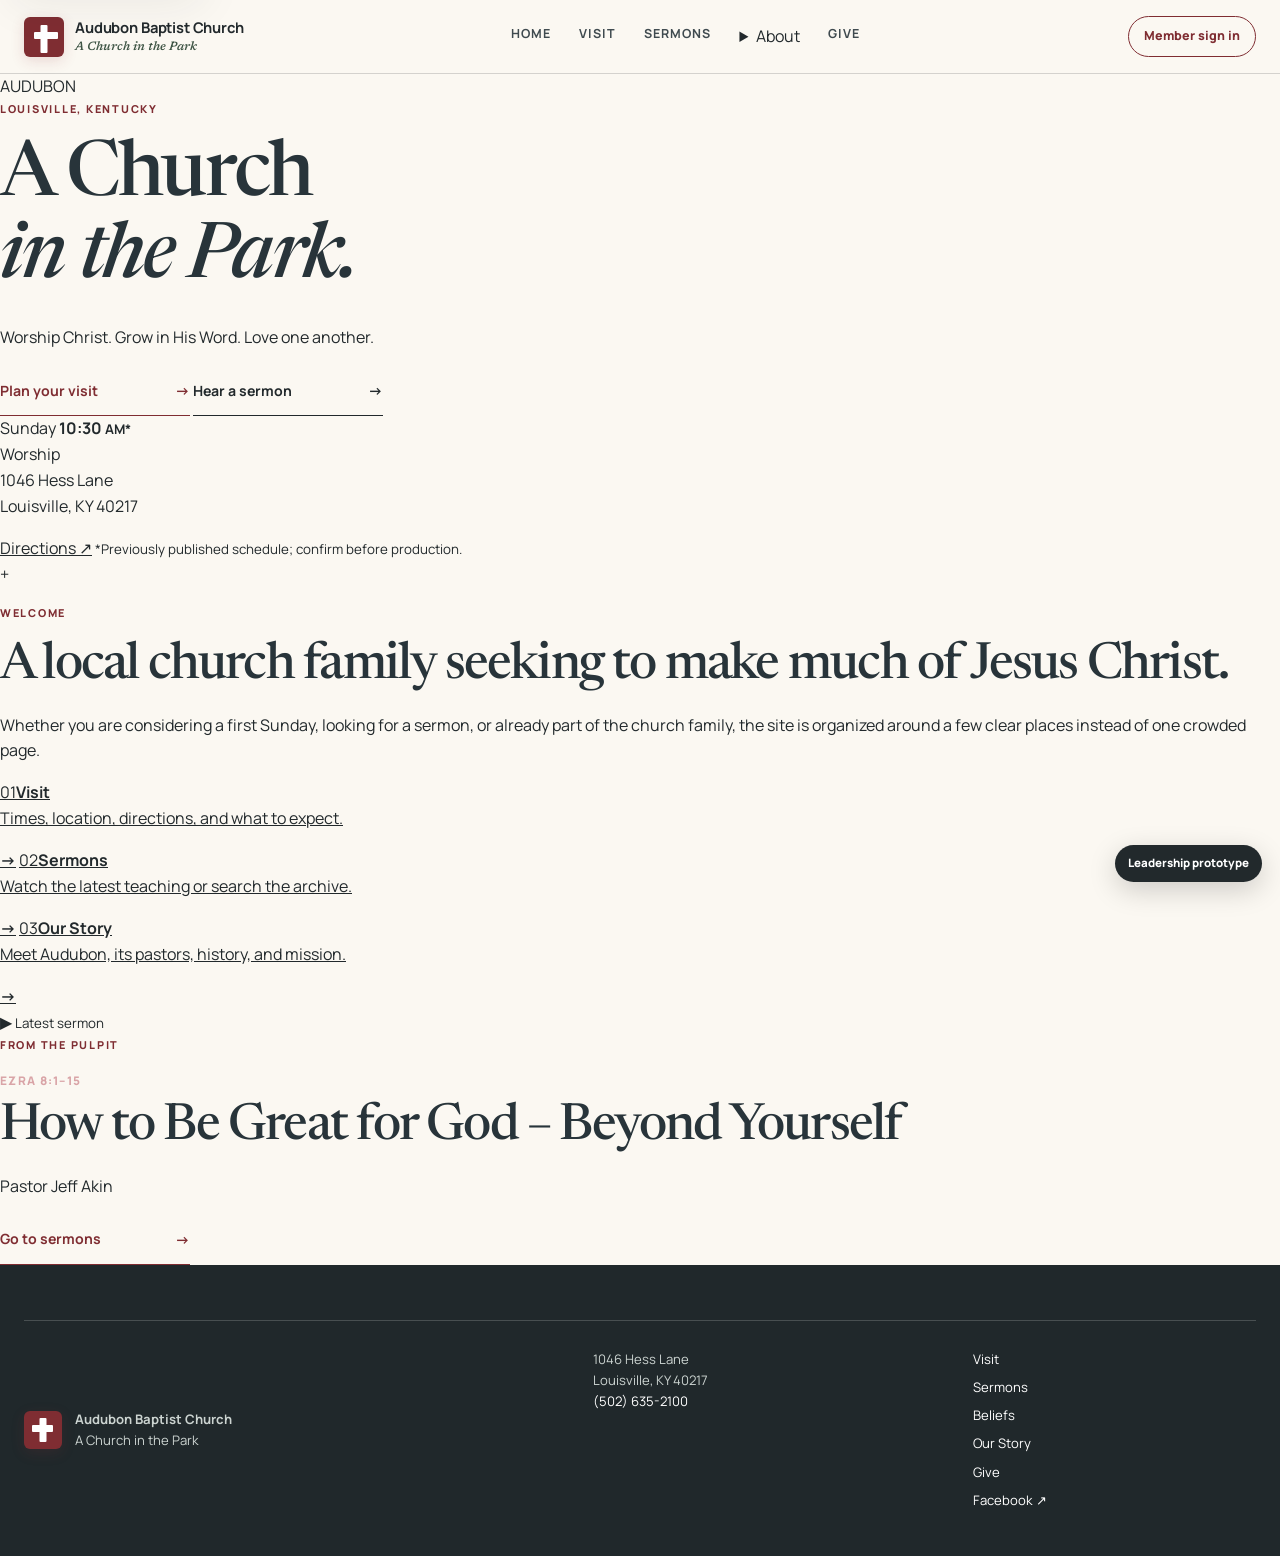
==== commit cedfb2cf: "Reduce landing page to a clear multi-page doorway" ====
--- a/index.html
+++ b/index.html
@@ -8,14 +8,13 @@
   <title>Audubon Baptist Church | A Church in the Park</title>
   <link rel="stylesheet" href="styles.css">
 </head>
-<body class="public-page editorial-home">
-  <div class="scroll-progress" id="scrollProgress" aria-hidden="true"></div>
+<body class="public-page public-home" data-page="home">
   <a class="skip-link" href="#mainContent">Skip to main content</a>
 
   <details class="prototype-drawer">
     <summary>Leadership prototype</summary>
     <div class="prototype-drawer-inner">
-      <span>Preview private roles and prototype tools</span>
+      <span>Preview private roles and member-only content</span>
       <label for="roleSwitcher">View as</label>
       <select id="roleSwitcher">
         <option value="public">Public visitor</option>
@@ -28,27 +27,29 @@
     </div>
   </details>
 
-  <header class="site-header editorial-header">
-    <a class="brand" href="#home" aria-label="Audubon Baptist Church home">
+  <header class="site-header editorial-header multi-page-header">
+    <a class="brand" href="index.html" aria-label="Audubon Baptist Church home">
       <span class="brand-mark" aria-hidden="true">A</span>
       <span class="brand-copy"><strong>Audubon Baptist Church</strong><small>A Church in the Park</small></span>
     </a>
-
     <button class="menu-button" id="menuButton" type="button" aria-expanded="false" aria-controls="mainNav">Menu</button>
-
-    <nav class="main-nav" id="mainNav" aria-label="Main navigation">
-      <a href="#visit">Visit</a>
-      <a href="#sermons">Sermons</a>
-      <a href="#events">This Week</a>
-      <a href="#beliefs">Beliefs</a>
-      <a href="#about">Our Story</a>
-      <a href="#give">Give</a>
+    <nav class="main-nav public-main-nav" id="mainNav" aria-label="Main navigation">
+      <a href="index.html" data-nav-page="home">Home</a>
+      <a href="visit.html" data-nav-page="visit">Visit</a>
+      <a href="sermons.html" data-nav-page="sermons">Sermons</a>
+      <details class="nav-dropdown">
+        <summary>About</summary>
+        <div class="nav-dropdown-menu">
+          <a href="beliefs.html" data-nav-page="beliefs"><span>Beliefs</span><small>What we believe</small></a>
+          <a href="about.html" data-nav-page="about"><span>Our Story & Mission</span><small>Who we are</small></a>
+        </div>
+      </details>
+      <a href="give.html" data-nav-page="give">Give</a>
     </nav>
-
     <button class="member-button" id="memberSignInButton" type="button">Member sign in</button>
   </header>
 
-  <div class="role-tools hidden" id="roleTools" aria-label="Prototype private-area shortcuts">
+  <div class="role-tools hidden" id="roleTools" aria-label="Member preview shortcuts">
     <span id="roleToolsLabel">Member preview</span>
     <a href="member.html">Member Home</a>
     <a href="calendar.html">Calendar</a>
@@ -57,269 +58,86 @@
   </div>
 
   <main id="mainContent">
-    <section class="editorial-hero" id="home">
-      <div class="hero-ghost" aria-hidden="true">AUDUBON</div>
-
-      <div class="hero-primary">
+    <section class="home-doorway">
+      <div class="home-wordmark" aria-hidden="true">AUDUBON</div>
+      <div class="home-doorway-copy">
         <p class="editorial-kicker">Louisville, Kentucky</p>
-        <h1><span>A Church</span><em>in the Park.</em></h1>
-        <p class="hero-statement">Worship Christ. Grow in His Word. Love one another.</p>
-        <div class="hero-links">
-          <a class="editorial-cta primary-cta" href="#visit">Plan your visit <span>→</span></a>
-          <a class="editorial-cta" href="#sermons">Latest sermon <span>→</span></a>
+        <h1>A Church<br><em>in the Park.</em></h1>
+        <p class="home-welcome">Worship Christ. Grow in His Word. Love one another.</p>
+        <div class="home-primary-actions">
+          <a class="editorial-cta primary-cta" href="visit.html">Plan your visit <span>→</span></a>
+          <a class="editorial-cta" href="sermons.html">Hear a sermon <span>→</span></a>
         </div>
       </div>
 
-      <aside class="hero-sunday">
-        <div class="hero-sunday-rule"></div>
-        <p>Sunday at Audubon</p>
-        <strong>10:30 <small>AM</small></strong>
-        <span>Worship*</span>
-        <address>1046 Hess Lane<br>Louisville, KY 40217</address>
+      <aside class="home-sunday-note">
+        <span>Sunday</span>
+        <strong>10:30 <small>AM*</small></strong>
+        <p>Worship<br>1046 Hess Lane<br>Louisville, KY 40217</p>
         <a href="https://www.google.com/maps/search/?api=1&query=1046+Hess+Lane+Louisville+KY+40217" target="_blank" rel="noopener">Directions ↗</a>
-        <small class="schedule-note">*Published church materials; confirm before production launch.</small>
+        <small>*Previously published schedule; confirm before production.</small>
       </aside>
-
-      <div class="hero-scroll-cue" aria-hidden="true"><span></span>Scroll</div>
     </section>
 
-    <nav class="journey-nav" aria-label="Start here">
-      <a href="#visit"><span>01</span><strong>New here?</strong><small>Plan a first Sunday</small></a>
-      <a href="#sermons"><span>02</span><strong>Hear the Word</strong><small>Watch the latest sermon</small></a>
-      <a href="#events"><span>03</span><strong>Life together</strong><small>See what is happening</small></a>
-      <button id="memberQuickLink" type="button"><span>04</span><strong>Church family</strong><small>Open Member Home</small></button>
+    <section class="home-intro">
+      <p class="home-intro-mark" aria-hidden="true">+</p>
+      <div>
+        <p class="editorial-kicker">Welcome</p>
+        <h2>A local church family seeking to make much of Jesus Christ.</h2>
+      </div>
+      <p>Whether you are considering a first Sunday, looking for a sermon, or already part of the church family, the site is organized around a few clear places instead of one crowded page.</p>
+    </section>
+
+    <nav class="home-destinations" aria-label="Start here">
+      <a href="visit.html"><span>01</span><strong>Visit</strong><p>Times, location, directions, and what to expect.</p><b>→</b></a>
+      <a href="sermons.html"><span>02</span><strong>Sermons</strong><p>Watch the latest teaching or search the archive.</p><b>→</b></a>
+      <a href="about.html"><span>03</span><strong>Our Story</strong><p>Meet Audubon, its pastors, history, and mission.</p><b>→</b></a>
     </nav>
 
-    <section class="announcement-line" aria-label="Church announcement">
-      <span>This week</span>
-      <p id="announcementText">Welcome to Audubon Baptist Church — A Church in the Park.</p>
-    </section>
-
-    <section class="editorial-section visit-editorial" id="visit">
-      <div class="section-number">01</div>
-      <div class="section-aside">
-        <p class="editorial-kicker">Plan your visit</p>
-        <h2>You do not need to know your way around before you come.</h2>
+    <section class="home-sermon-teaser">
+      <div class="home-sermon-art">
+        <span class="home-sermon-play" aria-hidden="true">▶</span>
+        <small>Latest sermon</small>
       </div>
-      <div class="section-body">
-        <p class="lead-copy">We would be glad to have you worship with us. Here are the few things that matter most before a first visit.</p>
-
-        <dl class="visit-facts">
-          <div>
-            <dt>Where</dt>
-            <dd>1046 Hess Lane<br>Louisville, KY 40217</dd>
-            <a href="https://www.google.com/maps/search/?api=1&query=1046+Hess+Lane+Louisville+KY+40217" target="_blank" rel="noopener">Open directions ↗</a>
-          </div>
-          <div>
-            <dt>Sunday</dt>
-            <dd>Bible Study & Prayer · 9:30 AM*<br>Worship · 10:30 AM*</dd>
-            <small>*Previously published schedule; current times to be confirmed.</small>
-          </div>
-          <div>
-            <dt>Questions?</dt>
-            <dd><a href="tel:+15026352100">(502) 635-2100</a></dd>
-            <a href="https://www.facebook.com/audubonbaptistchurch/" target="_blank" rel="noopener">Audubon on Facebook ↗</a>
-          </div>
-        </dl>
+      <div class="home-sermon-copy">
+        <p class="editorial-kicker">From the pulpit</p>
+        <p class="sermon-scripture" id="homeSermonReference">Ezra 8:1–15</p>
+        <h2 id="homeSermonTitle">How to Be Great for God – Beyond Yourself</h2>
+        <p id="homeSermonSpeaker">Pastor Jeff Akin</p>
+        <a class="editorial-cta primary-cta" href="sermons.html">Go to sermons <span>→</span></a>
       </div>
     </section>
 
-    <section class="sunday-rhythm" aria-labelledby="sundayRhythmHeading">
-      <div class="rhythm-intro">
-        <p class="editorial-kicker">A Sunday rhythm</p>
-        <h2 id="sundayRhythmHeading">Gather.<br><em>Hear.</em><br>Respond.</h2>
+    <section class="member-week-summary hidden" id="memberWeekSummary" aria-labelledby="memberWeekHeading">
+      <div class="member-week-heading">
+        <div>
+          <p class="editorial-kicker light-kicker">For church members</p>
+          <h2 id="memberWeekHeading">Your week at Audubon.</h2>
+        </div>
+        <span class="private-badge">Member view</span>
       </div>
-      <div class="rhythm-lines">
-        <article>
-          <span>01</span>
-          <h3>Worship</h3>
-          <p>We gather as a church family to worship God together—not as spectators, but as His people.</p>
-        </article>
-        <article>
-          <span>02</span>
-          <h3>The Word</h3>
-          <p>Scripture stands at the center of our life together, shaping our worship, faith, obedience, and hope.</p>
-        </article>
-        <article>
-          <span>03</span>
-          <h3>Life together</h3>
-          <p>Sunday is part of a larger life of prayer, fellowship, service, discipleship, and mission throughout the week.</p>
-        </article>
+      <div class="member-week-events" id="memberWeekEvents"></div>
+      <div class="member-week-actions">
+        <a class="editorial-cta inverted" href="member.html">Member Home <span>→</span></a>
+        <a class="editorial-cta inverted" href="calendar.html">Full calendar <span>→</span></a>
+        <a class="editorial-cta inverted admin-only-tool hidden" href="admin.html">Site Admin <span>→</span></a>
       </div>
-    </section>
-
-    <section class="sermon-editorial" id="sermons">
-      <div class="sermon-media-panel">
-        <div class="sermon-media-placeholder">
-          <button type="button" id="watchDemoButton" aria-label="Play latest sermon">
-            <span>▶</span>
-          </button>
-          <p>Latest sermon video</p>
-        </div>
-        <span class="sermon-side-label">Sunday teaching</span>
-      </div>
-
-      <div class="sermon-copy-panel">
-        <p class="editorial-kicker light-kicker">Latest sermon</p>
-        <p class="sermon-scripture" id="sermonReference">Ezra 8:1–15</p>
-        <h2 id="sermonTitle">How to Be Great for God – Beyond Yourself</h2>
-        <p class="sermon-speaker" id="sermonSpeaker">Pastor Jeff Akin</p>
-        <div class="chip-row editorial-tags" id="sermonTags"></div>
-
-        <div class="sermon-actions">
-          <button class="editorial-cta inverted" type="button" id="audioDemoButton">Listen to audio <span>→</span></button>
-          <button class="editorial-cta inverted hidden" type="button" id="sermonAdminShortcut">Open Media Studio <span>→</span></button>
-        </div>
-
-        <details class="sermon-library-details editorial-library">
-          <summary>Browse the existing sermon archive</summary>
-          <div class="library-toolbar">
-            <label class="search-box" for="sermonSearch">
-              <span>Search sermons</span>
-              <input id="sermonSearch" type="search" placeholder="Title, Scripture, topic, speaker">
-            </label>
-            <div class="filter-row" id="sermonFilters">
-              <button class="filter-chip active" type="button" data-filter="all">All</button>
-              <button class="filter-chip" type="button" data-filter="ezra">Ezra</button>
-              <button class="filter-chip" type="button" data-filter="habakkuk">Habakkuk</button>
-            </div>
-          </div>
-          <div class="sermon-grid" id="sermonGrid"></div>
-          <p class="empty-state hidden" id="sermonEmpty">No archive sermons match that search.</p>
-        </details>
-      </div>
-    </section>
-
-    <section class="editorial-section events-editorial" id="events">
-      <div class="section-number">02</div>
-      <div class="section-aside">
-        <p class="editorial-kicker">This week at Audubon</p>
-        <h2>Church life should be easy to find.</h2>
-        <button class="editorial-cta text-cta" id="calendarPromoButton" type="button">Open member calendar <span>→</span></button>
-      </div>
-      <div class="section-body">
-        <div class="event-grid event-list-editorial" id="eventGrid"></div>
-      </div>
-    </section>
-
-    <section class="mission-interlude" aria-labelledby="missionHeading">
-      <div class="mission-index" aria-hidden="true">GO</div>
-      <div class="mission-heading">
-        <p class="editorial-kicker light-kicker">Mission</p>
-        <h2 id="missionHeading">Going Beyond Ourselves<br><em>with the Gospel.</em></h2>
-      </div>
-      <div class="mission-copy">
-        <p>Audubon’s existing site uses this language to describe a church looking outward rather than inward. It also highlights ministry connected with the backside community at Churchill Downs.</p>
-        <p class="mission-small">The new site can make those outward-facing ministries easier to discover without turning the homepage into a ministry directory.</p>
-        <a class="editorial-cta inverted" href="https://www.achurchinthepark.org/going-beyond/" target="_blank" rel="noopener">See the existing mission page <span>↗</span></a>
-      </div>
-    </section>
-
-    <section class="belief-editorial" id="beliefs">
-      <div class="belief-statement">
-        <p class="editorial-kicker light-kicker">What we believe</p>
-        <h2>Jesus Christ is the center of our hope and the Scriptures are our final authority for faith and life.</h2>
-      </div>
-      <div class="belief-detail">
-        <p>Audubon’s current site identifies the congregation as a cooperating member of the Southern Baptist Convention and the Baptist Faith and Message 2000 as a unifying statement of belief.</p>
-        <ul>
-          <li><strong>Scripture</strong><span>God’s written Word shapes what we believe and how we live.</span></li>
-          <li><strong>The Gospel</strong><span>Salvation is by God’s grace through faith in Jesus Christ, crucified and risen.</span></li>
-          <li><strong>The Church</strong><span>We gather for worship, discipleship, fellowship, the ordinances, mission, and service.</span></li>
-        </ul>
-        <a class="editorial-cta inverted" href="https://www.achurchinthepark.org/our-church/believing/" target="_blank" rel="noopener">Read our existing beliefs page <span>↗</span></a>
-      </div>
-    </section>
-
-    <section class="story-editorial" id="about">
-      <div class="story-heading">
-        <p class="editorial-kicker">Our story</p>
-        <div class="story-year" aria-hidden="true">2017</div>
-        <h2>A long history.<br><em>Renewed together.</em></h2>
-      </div>
-
-      <div class="story-copy">
-        <p class="story-lead">In 2017, Audubon Baptist Church and The Church at Louisville joined together as one congregation after a season of prayer and counsel.</p>
-        <p>Audubon’s current history describes that union as a gracious work of church revitalization. The new site can honor that history without living in the past: worship, preaching, fellowship, prayer, service, and gospel mission remain the center.</p>
-        <a class="text-link-dark" href="https://www.achurchinthepark.org/our-church/" target="_blank" rel="noopener">Read the full existing history ↗</a>
-      </div>
-
-      <div class="pastor-list">
-        <div><span>Lead Pastor</span><strong>Jeff Akin</strong></div>
-        <div><span>Pastor Emeritus</span><strong>Dan Hatfield, Ph.D.</strong></div>
-      </div>
-    </section>
-
-    <section class="church-family-editorial">
-      <div class="family-copy">
-        <p class="editorial-kicker light-kicker">For the church family</p>
-        <h2>The week ahead,<br>without the message-thread maze.</h2>
-        <p>Calendar, prayer requests, service opportunities, church discussion, sermons, and member information can live in one quiet place.</p>
-      </div>
-      <div class="family-actions">
-        <button class="large-text-link" id="memberHomeButton" type="button">Member Home <span>→</span></button>
-        <a class="large-text-link" href="calendar.html">3-Month Calendar <span>→</span></a>
-      </div>
-    </section>
-
-    <section class="give-editorial" id="give">
-      <p class="editorial-kicker">Generosity</p>
-      <h2>Give simply.<br><em>Serve faithfully.</em></h2>
-      <div class="give-copy">
-        <p>Giving is one part of a life offered to God in gratitude and trust. The production site will make online giving simple while keeping payment credentials in the hands of a trusted provider rather than on Audubon’s server.</p>
-        <p class="fine-print">The exact giving provider and fund choices remain a leadership/treasurer decision.</p>
-      </div>
-      <button class="editorial-cta primary-cta" id="givingButton" type="button">Preview online giving <span>→</span></button>
-    </section>
-
-    <section class="visit-return">
-      <span class="visit-return-label">Thinking about Sunday?</span>
-      <div>
-        <h2>Come worship with us.</h2>
-        <p>1046 Hess Lane · Louisville, Kentucky</p>
-      </div>
-      <a class="editorial-cta primary-cta" href="https://www.google.com/maps/search/?api=1&query=1046+Hess+Lane+Louisville+KY+40217" target="_blank" rel="noopener">Open directions <span>↗</span></a>
     </section>
   </main>
 
-  <footer class="editorial-footer">
-    <div class="footer-wordmark">AUDUBON</div>
+  <footer class="editorial-footer compact-public-footer">
     <div class="footer-main">
-      <div>
-        <span class="brand-mark footer-mark" aria-hidden="true">A</span>
-        <p><strong>Audubon Baptist Church</strong><br>A Church in the Park</p>
-      </div>
+      <div><span class="brand-mark footer-mark" aria-hidden="true">A</span><p><strong>Audubon Baptist Church</strong><br>A Church in the Park</p></div>
       <address>1046 Hess Lane<br>Louisville, KY 40217<br><a href="tel:+15026352100">(502) 635-2100</a></address>
       <nav>
-        <a href="#visit">Visit</a>
-        <a href="#sermons">Sermons</a>
-        <a href="#beliefs">Beliefs</a>
+        <a href="visit.html">Visit</a><a href="sermons.html">Sermons</a><a href="beliefs.html">Beliefs</a>
+        <a href="about.html">Our Story</a><a href="give.html">Give</a>
         <a href="https://www.facebook.com/audubonbaptistchurch/" target="_blank" rel="noopener">Facebook ↗</a>
-        <button id="footerMemberButton" type="button">Member Home</button>
       </nav>
     </div>
   </footer>
 
-  <dialog class="signin-dialog" id="signInDialog">
-    <form method="dialog" class="dialog-card">
-      <div class="dialog-heading">
-        <div><p class="editorial-kicker">Member access preview</p><h2>Choose an account type.</h2></div>
-        <button class="dialog-close" value="cancel" aria-label="Close">×</button>
-      </div>
-      <p>Production will use real credentials. This chooser lets leadership review the private-area experience now.</p>
-      <label for="dialogRole">Preview account</label>
-      <select id="dialogRole">
-        <option value="member">Church member</option>
-        <option value="group">Ministry / group member</option>
-        <option value="leadership">Church leadership</option>
-        <option value="admin">Administrator</option>
-      </select>
-      <button class="button primary full" id="dialogContinue" type="button">Continue</button>
-    </form>
-  </dialog>
-
-  <button class="back-to-top hidden" id="backToTop" type="button" aria-label="Back to top">↑</button>
-  <div class="toast hidden" id="toast" role="status" aria-live="polite"></div>
+  <script src="site.js"></script>
   <script src="app.js"></script>
 </body>
 </html>
--- a/styles.css
+++ b/styles.css
@@ -1479,3 +1479,337 @@
   .member-tool-grid{grid-template-columns:1fr}
   .member-tool-card{border-right:0}
 }
+
+
+/* =========================================================
+   Artistic variation pass — 2026-09-27
+   More varied pacing, richer text hierarchy, and improved
+   long-page navigation without sacrificing clarity.
+   ========================================================= */
+.scroll-progress{
+  position:fixed;
+  top:0;
+  left:0;
+  right:0;
+  height:3px;
+  z-index:120;
+  transform:scaleX(0);
+  transform-origin:left center;
+  background:var(--audubon-red);
+  pointer-events:none;
+}
+.editorial-header .main-nav a{
+  position:relative;
+}
+.editorial-header .main-nav a::after{
+  content:"";
+  position:absolute;
+  left:0;
+  right:0;
+  bottom:-9px;
+  height:1px;
+  background:var(--audubon-red);
+  transform:scaleX(0);
+  transform-origin:left;
+  transition:transform .2s ease;
+}
+.editorial-header .main-nav a:hover::after,
+.editorial-header .main-nav a.active-section::after{
+  transform:scaleX(1);
+}
+.editorial-header .main-nav a.active-section{color:var(--audubon-red)}
+.back-to-top{
+  position:fixed;
+  right:22px;
+  bottom:22px;
+  z-index:75;
+  display:grid;
+  place-items:center;
+  width:44px;
+  height:44px;
+  border:1px solid rgba(127,45,50,.35);
+  border-radius:50%;
+  background:rgba(251,248,242,.93);
+  color:var(--audubon-red);
+  box-shadow:0 8px 26px rgba(34,41,44,.12);
+  cursor:pointer;
+  font-size:1.1rem;
+  backdrop-filter:blur(10px);
+}
+.back-to-top:hover{background:var(--audubon-red);color:white}
+
+/* A deliberately quieter explanatory beat between Visit and Sermons. */
+.sunday-rhythm{
+  max-width:var(--max);
+  margin:0 auto;
+  padding:clamp(80px,10vw,135px) 0;
+  display:grid;
+  grid-template-columns:.9fr 1.1fr;
+  gap:90px;
+  border-bottom:1px solid var(--audubon-rule);
+}
+.rhythm-intro h2{
+  margin:0;
+  font-size:clamp(4rem,7vw,7rem);
+  line-height:.83;
+  letter-spacing:-.06em;
+}
+.rhythm-intro h2 em{
+  display:block;
+  color:var(--audubon-red);
+  font-weight:400;
+}
+.rhythm-lines{
+  align-self:end;
+  border-top:1px solid var(--audubon-rule);
+}
+.rhythm-lines article{
+  display:grid;
+  grid-template-columns:54px 125px 1fr;
+  gap:18px;
+  align-items:start;
+  padding:20px 0;
+  border-bottom:1px solid var(--audubon-rule);
+}
+.rhythm-lines article>span{
+  color:var(--audubon-red);
+  font-size:.61rem;
+  font-weight:800;
+  letter-spacing:.11em;
+}
+.rhythm-lines h3{
+  margin:0;
+  font-family:var(--display);
+  font-size:1.35rem;
+  font-weight:500;
+}
+.rhythm-lines p{
+  margin:0;
+  color:var(--audubon-muted);
+  font-size:.84rem;
+  line-height:1.68;
+}
+
+/* Mission interlude: a visual reset rather than another information block. */
+.mission-interlude{
+  position:relative;
+  max-width:1600px;
+  margin:0 auto;
+  padding:clamp(100px,11vw,155px) max(24px,calc((100vw - var(--max))/2));
+  display:grid;
+  grid-template-columns:1.25fr .75fr;
+  gap:90px;
+  overflow:hidden;
+  background:#20282b;
+  color:white;
+}
+.mission-index{
+  position:absolute;
+  right:-.02em;
+  bottom:-.22em;
+  font-family:var(--sans);
+  font-size:clamp(12rem,27vw,28rem);
+  line-height:.72;
+  font-weight:800;
+  letter-spacing:-.1em;
+  color:rgba(255,255,255,.035);
+  user-select:none;
+  pointer-events:none;
+}
+.mission-heading,.mission-copy{position:relative;z-index:2}
+.mission-heading h2{
+  margin:0;
+  max-width:820px;
+  color:white;
+  font-size:clamp(3.9rem,6.5vw,7rem);
+  line-height:.88;
+  letter-spacing:-.06em;
+}
+.mission-heading h2 em{
+  display:block;
+  font-weight:400;
+  color:#dba5a8;
+}
+.mission-copy{
+  align-self:end;
+  padding-bottom:9px;
+}
+.mission-copy>p:first-child{
+  margin:0;
+  font-family:var(--display);
+  font-size:clamp(1.25rem,1.9vw,1.7rem);
+  line-height:1.45;
+  color:#eef2ef;
+}
+.mission-small{
+  margin:22px 0 31px;
+  color:#adb9b4;
+  font-size:.83rem;
+  line-height:1.65;
+}
+
+/* Give the history section a graphic anchor without inventing imagery. */
+.story-heading{position:relative}
+.story-year{
+  margin:0 0 -18px -6px;
+  font-size:clamp(5rem,12vw,11rem);
+  line-height:.75;
+  font-weight:800;
+  letter-spacing:-.075em;
+  color:rgba(127,45,50,.08);
+  font-family:var(--sans);
+}
+
+/* More prose variation in the giving section. */
+.give-copy{
+  max-width:590px;
+  align-self:center;
+}
+.give-copy>p:first-child{
+  margin:0;
+  font-family:var(--display);
+  font-size:clamp(1.2rem,1.8vw,1.55rem);
+  line-height:1.48;
+  color:#454f52;
+}
+.fine-print{
+  margin:18px 0 0;
+  color:#8a8983;
+  font-size:.7rem;
+}
+.give-editorial>.give-copy{grid-column:2}
+.give-editorial>.editorial-cta{grid-column:2}
+
+/* Final invitation: a compact, horizontal endnote before the footer. */
+.visit-return{
+  max-width:var(--max);
+  margin:0 auto;
+  padding:36px 0 44px;
+  display:grid;
+  grid-template-columns:150px 1fr auto;
+  gap:35px;
+  align-items:center;
+  border-top:1px solid var(--audubon-rule);
+}
+.visit-return-label{
+  color:var(--audubon-red);
+  text-transform:uppercase;
+  letter-spacing:.1em;
+  font-size:.62rem;
+  font-weight:800;
+}
+.visit-return h2{
+  margin:0;
+  font-size:clamp(2rem,3.3vw,3.5rem);
+  line-height:1;
+}
+.visit-return p{
+  margin:7px 0 0;
+  color:var(--audubon-muted);
+  font-size:.8rem;
+}
+
+/* Make the application's role labels and mini headings feel related to the editorial site. */
+.app-page .eyebrow,
+.app-page .admin-kicker{
+  letter-spacing:.15em;
+}
+.app-page .member-welcome>div>p:last-child,
+.app-page .calendar-hero>div>p:last-child,
+.app-page .studio-hero>div>p:last-child,
+.app-page .admin-welcome>div>p:last-child{
+  max-width:720px;
+  font-family:var(--display);
+  font-size:1.1rem;
+  line-height:1.48;
+}
+
+/* More tactile, but still restrained, hover behavior on list-style interactions. */
+.event-list-editorial .clean-event-card,
+.rhythm-lines article,
+.pastor-list>div{
+  transition:padding-left .18s ease,background-color .18s ease;
+}
+.event-list-editorial .clean-event-card:hover,
+.rhythm-lines article:hover,
+.pastor-list>div:hover{
+  padding-left:10px;
+  background:rgba(127,45,50,.025);
+}
+
+/* Typography details that make long prose feel more editorial. */
+.story-copy>p:not(.story-lead),
+.belief-detail>p,
+.mission-copy p,
+.give-copy p{
+  text-wrap:pretty;
+}
+.hero-statement,.section-aside h2,.belief-statement h2,.family-copy h2,.mission-heading h2{
+  text-wrap:balance;
+}
+
+@media (max-width:1050px){
+  .sunday-rhythm{grid-template-columns:1fr;gap:45px;padding-left:24px;padding-right:24px}
+  .rhythm-lines{max-width:760px}
+  .mission-interlude{grid-template-columns:1fr;gap:55px}
+  .mission-copy{max-width:730px}
+  .visit-return{margin-left:24px;margin-right:24px}
+}
+@media (max-width:760px){
+  .sunday-rhythm{padding:80px 18px}
+  .rhythm-lines article{grid-template-columns:42px 95px 1fr}
+  .mission-interlude{padding:80px 24px}
+  .give-editorial>.give-copy,.give-editorial>.editorial-cta{grid-column:auto}
+  .give-copy{margin-top:30px}
+  .visit-return{
+    margin:0 18px;
+    grid-template-columns:1fr;
+    gap:15px;
+    padding:32px 0 38px;
+  }
+}
+@media (max-width:560px){
+  .rhythm-lines article{display:block}
+  .rhythm-lines article>span{display:block;margin-bottom:5px}
+  .rhythm-lines h3{margin-bottom:6px}
+  .mission-heading h2{font-size:3.55rem}
+  .story-year{font-size:5rem;margin-bottom:-5px}
+  .back-to-top{right:15px;bottom:70px}
+}
+
+
+/* Shared-content and workflow refinements */
+.member-announcement{
+  display:grid;
+  grid-template-columns:110px 1fr;
+  gap:22px;
+  align-items:start;
+  margin:0 0 28px;
+  padding:17px 0;
+  border-top:1px solid var(--audubon-rule);
+  border-bottom:1px solid var(--audubon-rule);
+}
+.member-announcement span{
+  color:var(--audubon-red);
+  text-transform:uppercase;
+  letter-spacing:.1em;
+  font-size:.64rem;
+  font-weight:800;
+}
+.member-announcement p{
+  margin:0;
+  font-family:var(--display);
+  font-size:1.14rem;
+  line-height:1.4;
+}
+.studio-steps span.complete{
+  border-color:#b7c4ba;
+  background:#edf2ee;
+  color:var(--audubon-green-deep);
+}
+.studio-steps span.complete::before{
+  content:"✓ ";
+}
+@media (max-width:560px){
+  .member-announcement{grid-template-columns:1fr;gap:5px}
+}
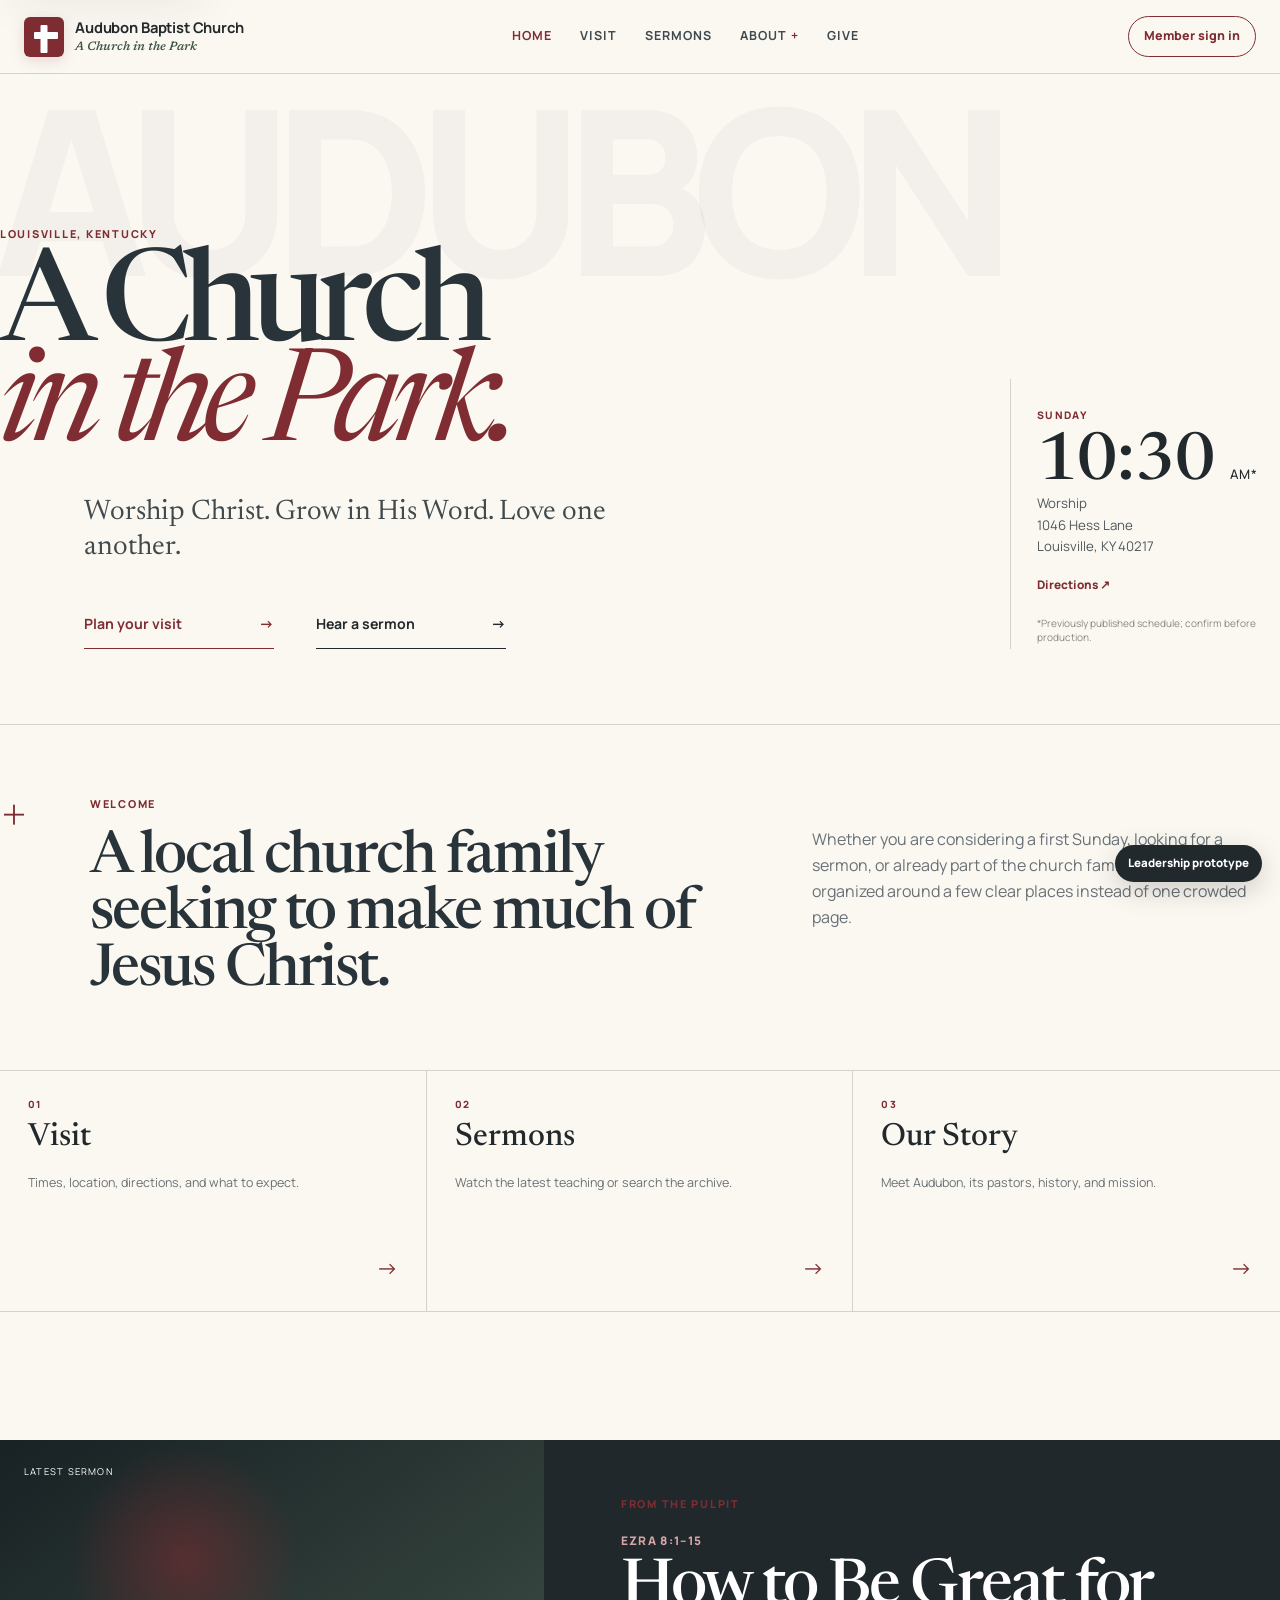
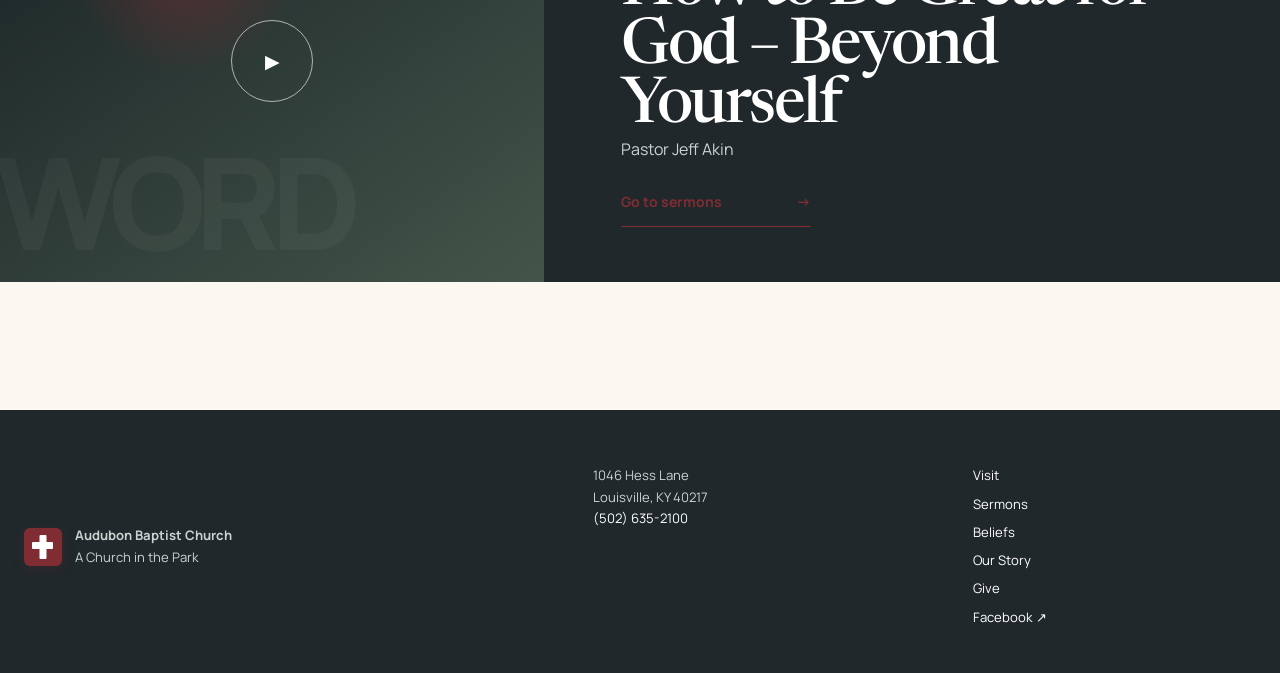
==== commit 0dfc322d: "Add maintainer note to index.html" ====
--- a/index.html
+++ b/index.html
@@ -1,4 +1,9 @@
 <!doctype html>
+<!--
+  MAINTAINER NOTE
+  HOME PAGE. Keep this page short. Detailed public content belongs on focused pages. Home-specific behavior is in app.js; shared public navigation is in site.js.
+  See docs/EDITING_GUIDE.md for the repository editing map.
+-->
 <html lang="en">
 <head>
   <meta charset="utf-8">
--- a/styles.css
+++ b/styles.css
@@ -1,3 +1,17 @@
+/*
+ * AUDUBON BAPTIST CHURCH — SHARED STYLES
+ * ------------------------------------------------------------
+ * HUMAN EDITING MAP
+ * - Brand variables: search for "Editorial redesign"
+ * - Public multi-page layout: search for "Multi-page information architecture"
+ * - Member application: search for "Member application shell"
+ * - Calendar: search for "Calendar refinements"
+ * - Media Studio: search for "Media Studio refinements"
+ *
+ * This file contains several prototype-era layers. Later rules intentionally
+ * override earlier ones. See docs/EDITING_GUIDE.md before major restructuring.
+ */
+
 @import url("https://fonts.googleapis.com/css2?family=Manrope:wght@400;500;600;700;800&family=Newsreader:opsz,wght@6..72,400;6..72,500;6..72,600&display=swap");
 
 :root{
@@ -1813,3 +1827,546 @@
 @media (max-width:560px){
   .member-announcement{grid-template-columns:1fr;gap:5px}
 }
+
+
+/* =========================================================
+   Multi-page information architecture — 2026-09-28
+   Home is a doorway; deeper public content lives on focused pages.
+   ========================================================= */
+.public-subpage,.public-home{background:var(--audubon-paper-2)}
+.multi-page-header{top:0}
+.public-main-nav{align-items:center}
+.public-main-nav>a.active-page{color:var(--audubon-red)}
+.nav-dropdown{position:relative}
+.nav-dropdown summary{
+  list-style:none;
+  cursor:pointer;
+  color:#3f4a4f;
+  font-size:.78rem;
+  text-transform:uppercase;
+  letter-spacing:.08em;
+  font-weight:700;
+  padding:8px 0;
+}
+.nav-dropdown summary::-webkit-details-marker{display:none}
+.nav-dropdown summary::after{content:" +";color:var(--audubon-red)}
+.nav-dropdown[open] summary::after{content:" −"}
+.nav-dropdown.active-page summary{color:var(--audubon-red)}
+.nav-dropdown-menu{
+  position:absolute;
+  top:calc(100% + 16px);
+  left:50%;
+  transform:translateX(-50%);
+  z-index:50;
+  width:260px;
+  padding:8px;
+  background:#fffdf9;
+  border:1px solid var(--audubon-rule);
+  box-shadow:0 18px 45px rgba(34,41,44,.12);
+}
+.nav-dropdown-menu a{
+  display:block;
+  padding:12px 13px;
+  text-decoration:none;
+  border-bottom:1px solid rgba(34,41,44,.08);
+}
+.nav-dropdown-menu a:last-child{border-bottom:0}
+.nav-dropdown-menu span{display:block;color:var(--audubon-ink);font-family:var(--display);font-size:1.05rem}
+.nav-dropdown-menu small{display:block;color:var(--audubon-muted);font-size:.68rem;margin-top:2px}
+.nav-dropdown-menu a:hover{background:#f5f0e7}
+
+/* Home: intentionally short */
+.home-doorway{
+  position:relative;
+  min-height:650px;
+  max-width:var(--max);
+  margin:0 auto;
+  padding:clamp(75px,9vw,120px) 0 75px;
+  display:grid;
+  grid-template-columns:1fr 270px;
+  gap:80px;
+  align-items:end;
+  overflow:hidden;
+}
+.home-wordmark{
+  position:absolute;
+  left:-.03em;
+  top:.12em;
+  font-size:clamp(8rem,18vw,17rem);
+  line-height:.75;
+  font-weight:800;
+  letter-spacing:-.085em;
+  color:rgba(34,41,44,.035);
+  pointer-events:none;
+  user-select:none;
+}
+.home-doorway-copy{position:relative;z-index:2}
+.home-doorway h1{
+  margin:0;
+  font-size:clamp(5.2rem,10vw,10rem);
+  line-height:.78;
+  letter-spacing:-.07em;
+}
+.home-doorway h1 em{display:block;color:var(--audubon-red);font-weight:400}
+.home-welcome{
+  max-width:620px;
+  margin:34px 0 0 9%;
+  font-family:var(--display);
+  font-size:clamp(1.45rem,2.2vw,2.2rem);
+  line-height:1.25;
+  color:#414a4d;
+}
+.home-primary-actions{display:flex;gap:42px;flex-wrap:wrap;margin:35px 0 0 9%}
+.home-sunday-note{
+  position:relative;
+  z-index:2;
+  padding:22px 0 4px 26px;
+  border-left:1px solid var(--audubon-rule);
+}
+.home-sunday-note>span{
+  color:var(--audubon-red);
+  text-transform:uppercase;
+  letter-spacing:.13em;
+  font-size:.65rem;
+  font-weight:800;
+}
+.home-sunday-note>strong{
+  display:block;
+  margin-top:7px;
+  font-family:var(--display);
+  font-size:4.1rem;
+  font-weight:500;
+  line-height:.9;
+}
+.home-sunday-note>strong small{font-family:var(--sans);font-size:.2em;letter-spacing:.06em}
+.home-sunday-note p{font-size:.83rem;color:#50585b}
+.home-sunday-note>a{color:var(--audubon-red);font-size:.74rem;font-weight:800;text-decoration:none}
+.home-sunday-note>small{display:block;margin-top:19px;color:#8b8780;font-size:.63rem;line-height:1.45}
+
+.home-intro{
+  max-width:var(--max);
+  margin:0 auto;
+  padding:70px 0;
+  display:grid;
+  grid-template-columns:55px 1.1fr .75fr;
+  gap:35px;
+  align-items:start;
+  border-top:1px solid var(--audubon-rule);
+}
+.home-intro-mark{
+  margin:0;
+  font-family:var(--display);
+  font-size:3.2rem;
+  line-height:.8;
+  color:var(--audubon-red);
+}
+.home-intro h2{
+  margin:0;
+  max-width:620px;
+  font-size:clamp(2.6rem,4.6vw,4.6rem);
+  line-height:.96;
+}
+.home-intro>p:last-child{margin:32px 0 0;color:var(--audubon-muted);max-width:500px}
+
+.home-destinations{
+  max-width:var(--max);
+  margin:0 auto;
+  display:grid;
+  grid-template-columns:repeat(3,1fr);
+  border-top:1px solid var(--audubon-rule);
+  border-bottom:1px solid var(--audubon-rule);
+}
+.home-destinations a{
+  display:grid;
+  grid-template-columns:1fr auto;
+  grid-template-rows:auto auto 1fr;
+  min-height:240px;
+  padding:25px 28px;
+  border-right:1px solid var(--audubon-rule);
+  color:inherit;
+  text-decoration:none;
+}
+.home-destinations a:last-child{border-right:0}
+.home-destinations span{grid-column:1/-1;color:var(--audubon-red);font-size:.62rem;font-weight:800;letter-spacing:.12em}
+.home-destinations strong{grid-column:1;font-family:var(--display);font-size:2rem;font-weight:500;align-self:end}
+.home-destinations p{grid-column:1;max-width:290px;margin:9px 0 0;color:var(--audubon-muted);font-size:.78rem}
+.home-destinations b{grid-column:2;grid-row:2/4;align-self:end;color:var(--audubon-red);font-size:1.4rem;font-weight:400}
+.home-destinations a:hover{background:#f2ece3}
+
+.home-sermon-teaser{
+  max-width:var(--max);
+  margin:clamp(85px,10vw,130px) auto;
+  display:grid;
+  grid-template-columns:.85fr 1.15fr;
+  min-height:410px;
+  background:#20282b;
+  color:white;
+}
+.home-sermon-art{
+  position:relative;
+  display:grid;
+  place-items:center;
+  overflow:hidden;
+  background:radial-gradient(circle at 34% 27%,rgba(127,45,50,.55),transparent 24%),linear-gradient(145deg,#182124,#43554a);
+}
+.home-sermon-art::after{content:"WORD";position:absolute;bottom:-.18em;left:-.04em;font-size:8rem;font-weight:800;letter-spacing:-.08em;color:rgba(255,255,255,.04)}
+.home-sermon-play{display:grid;place-items:center;width:82px;height:82px;border:1px solid rgba(255,255,255,.62);border-radius:50%;font-size:1.2rem}
+.home-sermon-art small{position:absolute;left:24px;top:24px;text-transform:uppercase;letter-spacing:.13em;font-size:.59rem}
+.home-sermon-copy{padding:55px clamp(35px,6vw,80px);align-self:center}
+.home-sermon-copy h2{margin:0;color:white;font-size:clamp(2.7rem,5vw,5rem);line-height:.92}
+.home-sermon-copy>p:not(.editorial-kicker):not(.sermon-scripture){color:#cbd3d0}
+
+.member-week-summary{
+  max-width:var(--max);
+  margin:0 auto clamp(90px,10vw,130px);
+  padding:45px 50px;
+  background:var(--audubon-green-deep);
+  color:white;
+}
+.member-week-heading{display:flex;justify-content:space-between;gap:30px;align-items:start}
+.member-week-heading h2{margin:0;color:white;font-size:clamp(2.8rem,5vw,4.8rem)}
+.private-badge{border:1px solid rgba(255,255,255,.25);border-radius:999px;padding:7px 10px;font-size:.65rem;text-transform:uppercase;letter-spacing:.08em}
+.member-week-events{margin-top:30px;border-top:1px solid rgba(255,255,255,.22)}
+.member-week-item{display:grid;grid-template-columns:1fr auto;gap:30px;align-items:center;padding:18px 0;border-bottom:1px solid rgba(255,255,255,.22)}
+.member-week-item span{display:block;color:#cbd9ce;font-size:.7rem;text-transform:uppercase;letter-spacing:.08em}
+.member-week-item h3{margin:3px 0 0;color:white;font-size:1.45rem}
+.member-week-item>a{color:white;text-decoration:none;font-size:.75rem;font-weight:800}
+.member-week-actions{display:flex;gap:35px;flex-wrap:wrap;margin-top:25px}
+
+/* Focused public subpages */
+.page-hero{
+  max-width:var(--max);
+  margin:0 auto;
+  padding:clamp(90px,11vw,150px) 0 clamp(70px,8vw,105px);
+  border-bottom:1px solid var(--audubon-rule);
+}
+.page-hero h1{
+  margin:0;
+  max-width:1050px;
+  font-size:clamp(4.6rem,8.5vw,8.5rem);
+  line-height:.84;
+  letter-spacing:-.065em;
+}
+.page-hero h1 em{color:var(--audubon-red);font-weight:400}
+.page-hero-lead{
+  max-width:720px;
+  margin:35px 0 0 23%;
+  font-family:var(--display);
+  font-size:clamp(1.3rem,2vw,1.8rem);
+  line-height:1.42;
+  color:#424b4e;
+}
+.red-page-hero{
+  max-width:none;
+  padding-left:max(24px,calc((100vw - var(--max))/2));
+  padding-right:max(24px,calc((100vw - var(--max))/2));
+  background:var(--audubon-red);
+  color:white;
+}
+.red-page-hero h1{color:white}
+.red-page-hero .page-hero-lead{color:#f1dedf}
+.story-page-hero{position:relative;overflow:hidden}
+.page-year{position:absolute;right:0;bottom:-.12em;font-size:clamp(8rem,20vw,18rem);font-weight:800;letter-spacing:-.09em;color:rgba(127,45,50,.065);pointer-events:none}
+.story-page-hero h1{position:relative;z-index:2}
+
+.focused-section{
+  max-width:var(--max);
+  margin:0 auto;
+  padding:clamp(85px,10vw,135px) 0;
+  display:grid;
+  grid-template-columns:.72fr 1.28fr;
+  gap:90px;
+  border-bottom:1px solid var(--audubon-rule);
+}
+.focus-intro h2{margin:0;font-size:clamp(3.2rem,5.4vw,5.2rem);line-height:.9}
+.section-index{display:block;margin-bottom:28px;color:var(--audubon-red);font-size:.65rem;font-weight:800;letter-spacing:.12em}
+.large-facts>div{padding:25px 0}
+.large-facts dd{font-size:1.35rem}
+.quiet-band{
+  max-width:var(--max);
+  margin:0 auto;
+  padding:clamp(80px,9vw,120px) 0;
+  display:grid;
+  grid-template-columns:1fr 1fr;
+  gap:90px;
+}
+.quiet-band h2{margin:0;font-size:clamp(3.2rem,5vw,5rem)}
+.prose-stack{max-width:680px}
+.prose-stack p{color:var(--audubon-muted);margin:0 0 20px}
+.prose-stack .lead-prose{font-family:var(--display);font-size:clamp(1.45rem,2.2vw,2rem);line-height:1.4;color:#384245}
+.page-next{
+  max-width:var(--max);
+  margin:0 auto 80px;
+  padding:30px 0;
+  display:grid;
+  grid-template-columns:80px 1fr auto;
+  gap:25px;
+  align-items:center;
+  border-top:1px solid var(--audubon-rule);
+  border-bottom:1px solid var(--audubon-rule);
+}
+.page-next>span{color:var(--audubon-red);text-transform:uppercase;letter-spacing:.1em;font-size:.62rem;font-weight:800}
+.page-next h2{margin:0;font-size:2rem}.page-next p{margin:4px 0 0;color:var(--audubon-muted);font-size:.78rem}
+
+.beliefs-page-grid{
+  max-width:var(--max);
+  margin:0 auto;
+  display:grid;
+  grid-template-columns:repeat(3,1fr);
+  border-bottom:1px solid var(--audubon-rule);
+}
+.beliefs-page-grid article{min-height:300px;padding:45px 30px;border-right:1px solid var(--audubon-rule)}
+.beliefs-page-grid article:last-child{border-right:0}
+.beliefs-page-grid span{color:var(--audubon-red);font-size:.63rem;font-weight:800}
+.beliefs-page-grid h2{margin:80px 0 10px;font-size:2.4rem}
+.beliefs-page-grid p{color:var(--audubon-muted)}
+.focused-prose{max-width:900px;margin:0 auto;padding:clamp(90px,11vw,145px) 0}
+.focused-prose h2{margin:0;font-size:clamp(3rem,5vw,5rem);line-height:.95}
+.focused-prose>p:not(.editorial-kicker){max-width:670px;margin:28px 0;color:var(--audubon-muted)}
+
+.pastors-page-section{max-width:var(--max);margin:0 auto;padding:80px 0}
+.mission-page-band{
+  max-width:none;
+  padding:clamp(90px,10vw,140px) max(24px,calc((100vw - var(--max))/2));
+  display:grid;
+  grid-template-columns:1.2fr .8fr;
+  gap:90px;
+  background:#20282b;
+  color:white;
+}
+.mission-page-band h2{margin:0;color:white;font-size:clamp(3.7rem,6.5vw,6.5rem);line-height:.88}
+.mission-page-band h2 em{display:block;color:#dba5a8;font-weight:400}
+.mission-page-band>div:last-child{align-self:end}
+.mission-page-band>div:last-child p{font-family:var(--display);font-size:1.3rem;color:#e3e9e6}
+
+.give-page-hero{padding-bottom:85px}
+.give-focus{border-bottom:0}
+.give-focus .editorial-cta{margin-top:14px}
+
+/* Sermons page */
+.sermon-page-hero{padding-bottom:75px}
+.sermons-page-feature{
+  max-width:var(--max);
+  margin:0 auto;
+  display:grid;
+  grid-template-columns:1fr 1fr;
+  background:#20282b;
+  color:white;
+}
+.subpage-media{min-height:560px}
+.archive-page-section{max-width:var(--max);margin:0 auto;padding:clamp(90px,10vw,135px) 0}
+.archive-heading{display:grid;grid-template-columns:.55fr 1.45fr;gap:40px;align-items:end;margin-bottom:35px}
+.archive-heading h2{margin:0;font-size:clamp(2.7rem,4.5vw,4.5rem);line-height:.95}
+.archive-page-grid{grid-template-columns:repeat(2,1fr)}
+.archive-page-grid .sermon-card{box-shadow:none}
+
+/* Member application shell */
+.member-app-shell{
+  display:grid;
+  grid-template-columns:220px 1fr;
+  gap:55px;
+  align-items:start;
+  border-top:1px solid var(--audubon-rule);
+  padding-top:28px;
+}
+.member-sidebar{position:sticky;top:105px;display:grid}
+.member-sidebar>p,.member-sidebar-admin>span{
+  margin:0 0 10px;
+  color:var(--audubon-red);
+  text-transform:uppercase;
+  letter-spacing:.11em;
+  font-size:.62rem;
+  font-weight:800;
+}
+.member-nav-button,.member-nav-link{
+  appearance:none;
+  display:flex;
+  justify-content:space-between;
+  width:100%;
+  padding:11px 0;
+  border:0;
+  border-bottom:1px solid var(--audubon-rule);
+  background:transparent;
+  color:var(--audubon-muted);
+  text-align:left;
+  text-decoration:none;
+  font:inherit;
+  font-size:.82rem;
+  cursor:pointer;
+}
+.member-nav-button:hover,.member-nav-link:hover,.member-nav-button.active{color:var(--audubon-red)}
+.member-sidebar-admin{display:grid;margin-top:28px}
+.member-sidebar-admin a{padding:7px 0;color:var(--audubon-ink);font-size:.78rem;text-decoration:none}
+.member-content{min-width:0}
+.member-view{display:none;min-height:520px}
+.member-view.active{display:block}
+.member-view-heading{margin-bottom:30px}
+.member-view-heading h2{margin:0;font-size:clamp(2.8rem,5vw,4.8rem);line-height:.95}
+.member-view-heading>p:last-child:not(.eyebrow){max-width:690px;color:var(--audubon-muted)}
+.member-overview-events{border-top:1px solid var(--audubon-rule)}
+.member-overview-event{display:grid;grid-template-columns:150px 1fr auto;gap:20px;align-items:start;padding:20px 0;border-bottom:1px solid var(--audubon-rule)}
+.member-overview-event>span{color:var(--audubon-red);font-size:.66rem;text-transform:uppercase;letter-spacing:.08em}
+.member-overview-event h3{margin:0;font-size:1.35rem}.member-overview-event p{margin:4px 0 0;color:var(--audubon-muted);font-size:.78rem}
+.member-overview-event>a{color:var(--audubon-red);font-size:.74rem;font-weight:800;text-decoration:none}
+.member-overview-actions{display:grid;grid-template-columns:repeat(3,1fr);margin-top:34px;border-top:1px solid var(--audubon-rule);border-bottom:1px solid var(--audubon-rule)}
+.member-overview-actions>a,.member-overview-actions>button{
+  appearance:none;display:grid;grid-template-columns:1fr auto;gap:5px 15px;padding:18px;border:0;border-right:1px solid var(--audubon-rule);background:transparent;text-align:left;text-decoration:none;color:inherit;cursor:pointer
+}
+.member-overview-actions>*:last-child{border-right:0}
+.member-overview-actions span{grid-column:1/-1;color:var(--audubon-red);font-size:.62rem;text-transform:uppercase;letter-spacing:.08em}
+.member-overview-actions strong{font-family:var(--display);font-size:1.12rem;font-weight:500}
+.member-overview-actions b{color:var(--audubon-red);font-weight:400}
+.member-list,.conversation-list{border-top:1px solid var(--audubon-rule)}
+.member-list article,.conversation-list article{
+  display:grid;grid-template-columns:1fr auto;gap:30px;align-items:center;padding:20px 0;border-bottom:1px solid var(--audubon-rule)
+}
+.member-list h3,.conversation-list h3{margin:2px 0 4px;font-size:1.35rem}
+.member-list p,.conversation-list p{margin:0;color:var(--audubon-muted);font-size:.8rem}
+.list-kicker{color:var(--audubon-red);font-size:.62rem;text-transform:uppercase;letter-spacing:.08em;font-weight:800}
+.muted-status,.conversation-list article>span{color:var(--audubon-muted);font-size:.7rem}
+.member-prayer-layout{align-items:start}
+.member-prayer-layout .member-form{position:sticky;top:110px}
+
+/* Compact footer for focused pages */
+.compact-public-footer{margin-top:0}
+.compact-public-footer .footer-main{padding-top:0;border-top:0}
+
+/* Public responsive */
+@media (max-width:1000px){
+  .home-doorway{margin:0 24px;grid-template-columns:1fr 220px;gap:45px}
+  .home-intro,.home-destinations,.home-sermon-teaser,.member-week-summary,.page-hero,.focused-section,.quiet-band,.page-next,.beliefs-page-grid,.focused-prose,.pastors-page-section,.sermons-page-feature,.archive-page-section{margin-left:24px;margin-right:24px}
+  .focused-section{gap:55px}
+  .member-app-shell{grid-template-columns:180px 1fr;gap:35px}
+}
+@media (max-width:820px){
+  .public-main-nav .nav-dropdown{width:100%;border-bottom:1px solid var(--audubon-line)}
+  .public-main-nav .nav-dropdown summary{padding:14px 16px}
+  .nav-dropdown-menu{position:static;transform:none;width:auto;margin:0 10px 10px;box-shadow:none}
+  .home-doorway{display:block;min-height:auto;padding-top:80px}
+  .home-welcome,.home-primary-actions{margin-left:0}
+  .home-sunday-note{margin-top:70px}
+  .home-intro{grid-template-columns:45px 1fr}.home-intro>p:last-child{grid-column:2}
+  .home-destinations{grid-template-columns:1fr}
+  .home-destinations a{min-height:160px;border-right:0;border-bottom:1px solid var(--audubon-rule)}
+  .home-destinations a:last-child{border-bottom:0}
+  .home-sermon-teaser,.sermons-page-feature{grid-template-columns:1fr}
+  .home-sermon-art{min-height:320px}
+  .member-week-summary{padding:35px 28px}
+  .focused-section,.quiet-band,.mission-page-band{grid-template-columns:1fr;gap:45px}
+  .page-hero-lead{margin-left:0}
+  .beliefs-page-grid{grid-template-columns:1fr}
+  .beliefs-page-grid article{min-height:auto;border-right:0;border-bottom:1px solid var(--audubon-rule)}
+  .beliefs-page-grid article:last-child{border-bottom:0}
+  .beliefs-page-grid h2{margin-top:38px}
+  .archive-heading{grid-template-columns:1fr}
+  .member-app-shell{grid-template-columns:1fr;gap:30px}
+  .member-sidebar{position:static;display:flex;overflow:auto;gap:0;border-top:1px solid var(--audubon-rule);border-bottom:1px solid var(--audubon-rule)}
+  .member-sidebar>p{display:none}
+  .member-nav-button,.member-nav-link{flex:0 0 auto;width:auto;padding:12px 14px;border-bottom:0;border-right:1px solid var(--audubon-rule);white-space:nowrap}
+  .member-sidebar-admin{display:none!important}
+  .member-prayer-layout .member-form{position:static}
+}
+@media (max-width:600px){
+  .home-doorway,.home-intro,.home-destinations,.home-sermon-teaser,.member-week-summary,.page-hero,.focused-section,.quiet-band,.page-next,.beliefs-page-grid,.focused-prose,.pastors-page-section,.sermons-page-feature,.archive-page-section{margin-left:18px;margin-right:18px}
+  .home-doorway h1{font-size:clamp(4.6rem,21vw,6.2rem)}
+  .home-intro{display:block}.home-intro-mark{margin-bottom:20px}.home-intro>p:last-child{margin-top:25px}
+  .member-week-heading{display:block}.private-badge{display:inline-block;margin-top:12px}
+  .member-week-item{grid-template-columns:1fr}.member-week-actions{display:grid;gap:10px}
+  .page-hero h1{font-size:clamp(4rem,18vw,6rem)}
+  .page-next{grid-template-columns:1fr;gap:12px}
+  .archive-page-grid{grid-template-columns:1fr}
+  .member-overview-event{grid-template-columns:1fr}
+  .member-overview-actions{grid-template-columns:1fr}
+  .member-overview-actions>a,.member-overview-actions>button{border-right:0;border-bottom:1px solid var(--audubon-rule)}
+  .member-overview-actions>*:last-child{border-bottom:0}
+  .member-list article,.conversation-list article{grid-template-columns:1fr}
+}
+
+
+/* Sermon Studio usability additions */
+.shortcut-help{
+  margin:8px 0 18px;
+  padding:10px 12px;
+  border-top:1px solid var(--audubon-rule);
+  border-bottom:1px solid var(--audubon-rule);
+}
+.shortcut-help summary{
+  cursor:pointer;
+  color:var(--audubon-red);
+  font-size:.74rem;
+  font-weight:800;
+}
+.shortcut-help p{margin:9px 0 0;color:var(--audubon-muted);font-size:.76rem}
+.shortcut-help kbd{
+  display:inline-block;
+  min-width:24px;
+  padding:2px 5px;
+  border:1px solid var(--audubon-rule);
+  border-bottom-width:2px;
+  border-radius:4px;
+  background:white;
+  color:var(--audubon-ink);
+  font:700 .7rem var(--sans);
+  text-align:center;
+}
+.trim-and-jump{display:block;margin-top:10px}
+.draft-card{background:#fbf8f2}
+.draft-list{border-top:1px solid var(--audubon-rule)}
+.media-draft-row{
+  display:grid;
+  grid-template-columns:1fr auto;
+  gap:18px;
+  align-items:center;
+  padding:14px 0;
+  border-bottom:1px solid var(--audubon-rule);
+}
+.media-draft-row strong{display:block;color:var(--audubon-ink)}
+.media-draft-row span{display:block;color:var(--audubon-muted);font-size:.74rem;margin-top:3px}
+@media (max-width:700px){
+  .transport-row{display:grid;grid-template-columns:repeat(5,1fr)}
+  .transport-row .time-readout{grid-column:1/-1}
+  .transport-button{min-height:48px;padding:9px 6px}
+  .trim-control-card .button{min-height:46px}
+  .media-draft-row{grid-template-columns:1fr}
+}
+
+
+/* Media Studio ready-check and install controls */
+.studio-hero-tools{
+  display:flex;
+  flex-direction:column;
+  align-items:flex-end;
+  gap:12px;
+}
+.workflow-check-card{
+  background:#fffdf9;
+}
+.workflow-checklist{
+  list-style:none;
+  margin:0;
+  padding:0;
+  border-top:1px solid var(--audubon-rule);
+}
+.workflow-checklist li{
+  display:flex;
+  gap:10px;
+  align-items:center;
+  padding:11px 0;
+  border-bottom:1px solid var(--audubon-rule);
+  color:var(--audubon-muted);
+  font-size:.82rem;
+}
+.workflow-checklist li span{
+  width:22px;
+  color:var(--audubon-red);
+  font-weight:800;
+}
+.workflow-checklist li.ready{
+  color:var(--audubon-green-deep);
+}
+.workflow-checklist li.ready span{
+  color:var(--audubon-green-deep);
+}
+@media (max-width:760px){
+  .studio-hero-tools{align-items:flex-start;width:100%}
+}
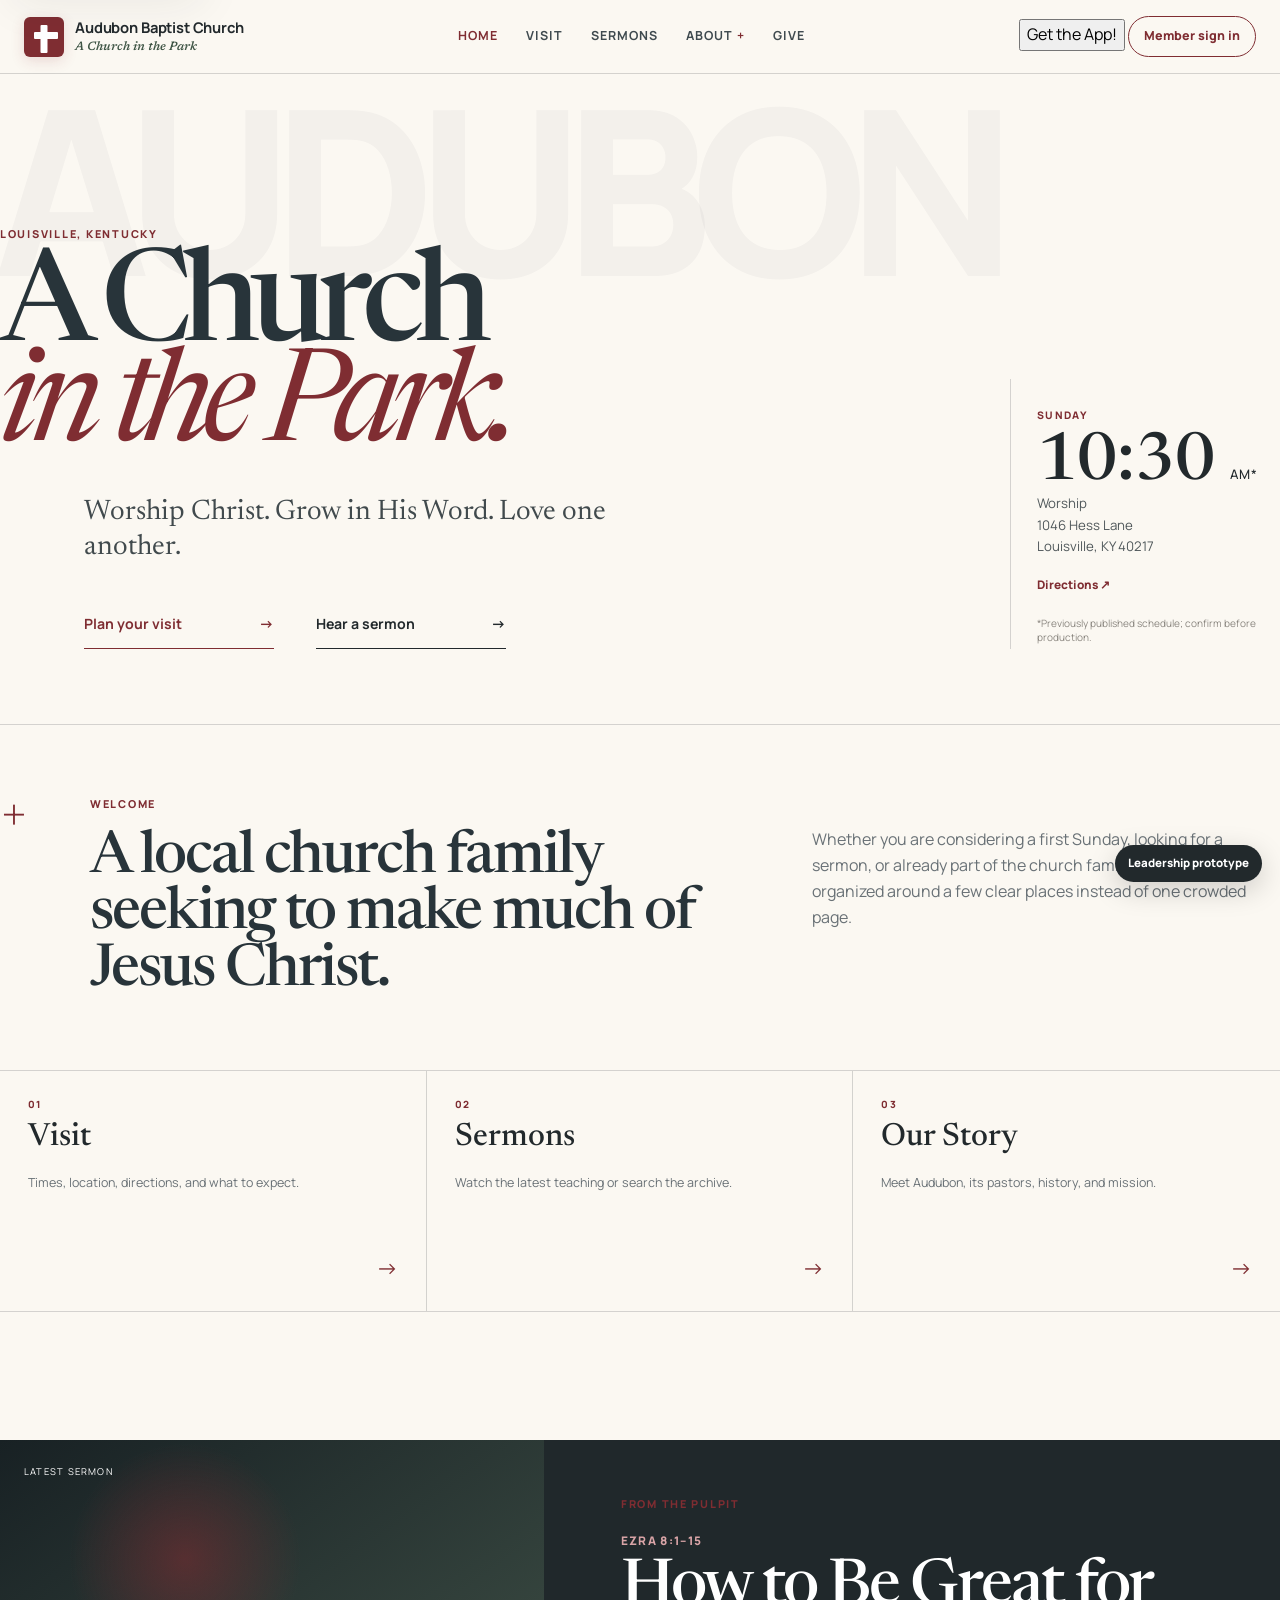
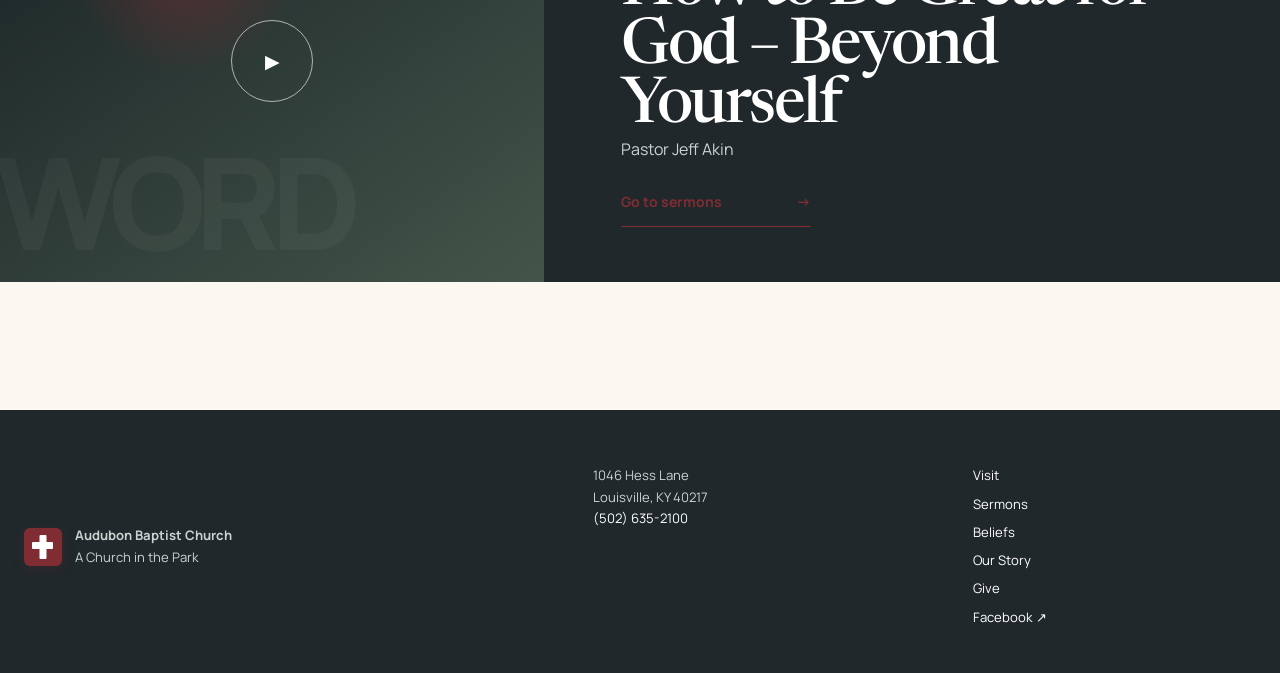
==== commit 024ef3a5: "Add universal Audubon app install to index.html" ====
--- a/index.html
+++ b/index.html
@@ -11,6 +11,9 @@
   <meta name="description" content="Audubon Baptist Church — A Church in the Park, Louisville, Kentucky">
   <meta name="theme-color" content="#7f2d32">
   <title>Audubon Baptist Church | A Church in the Park</title>
+  <link rel="manifest" href="manifest.webmanifest">
+  <meta name="apple-mobile-web-app-capable" content="yes">
+  <meta name="apple-mobile-web-app-title" content="Audubon Church">
   <link rel="stylesheet" href="styles.css">
 </head>
 <body class="public-page public-home" data-page="home">
@@ -51,7 +54,10 @@
       </details>
       <a href="give.html" data-nav-page="give">Give</a>
     </nav>
-    <button class="member-button" id="memberSignInButton" type="button">Member sign in</button>
+    <div class="header-actions">
+      <button class="get-app-button" type="button" data-install-app>Get the App!</button>
+      <button class="member-button" id="memberSignInButton" type="button">Member sign in</button>
+    </div>
   </header>
 
   <div class="role-tools hidden" id="roleTools" aria-label="Member preview shortcuts">
@@ -144,5 +150,6 @@
 
   <script src="site.js"></script>
   <script src="app.js"></script>
+  <script src="pwa.js"></script>
 </body>
 </html>
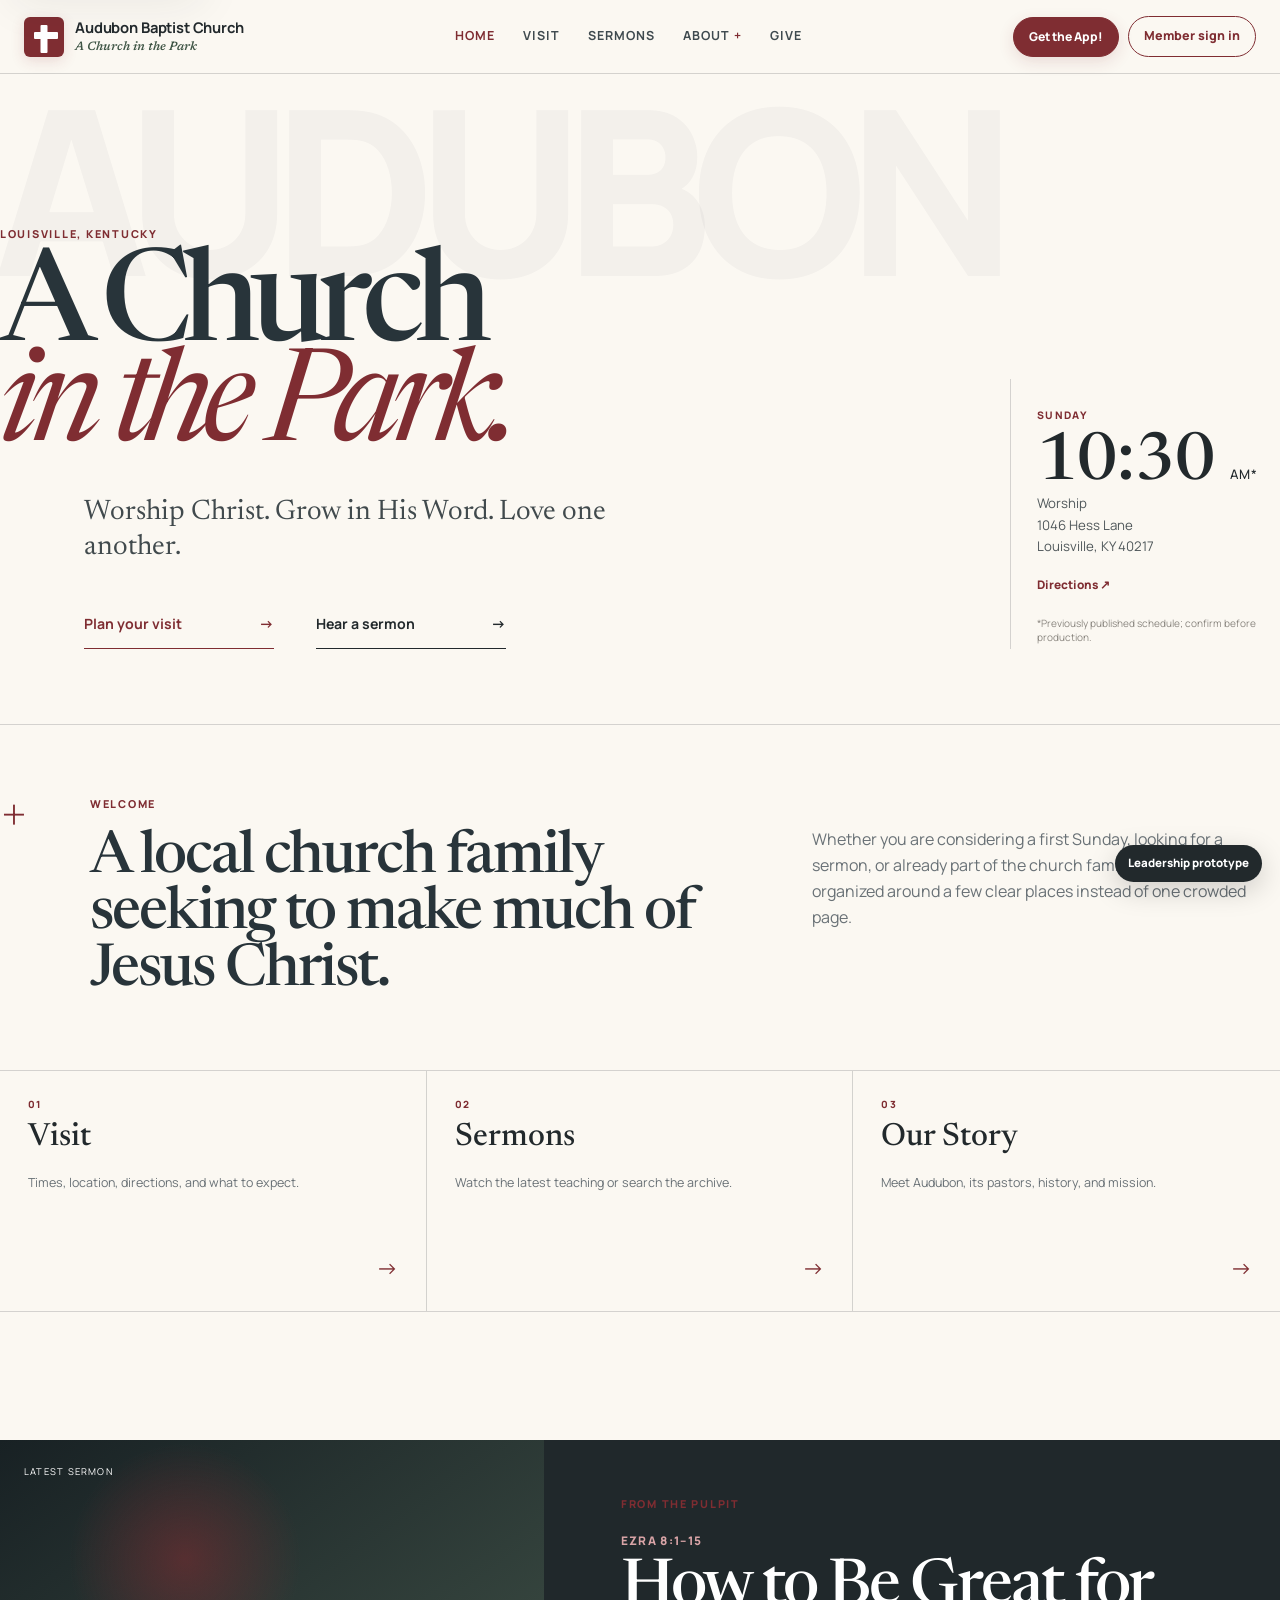
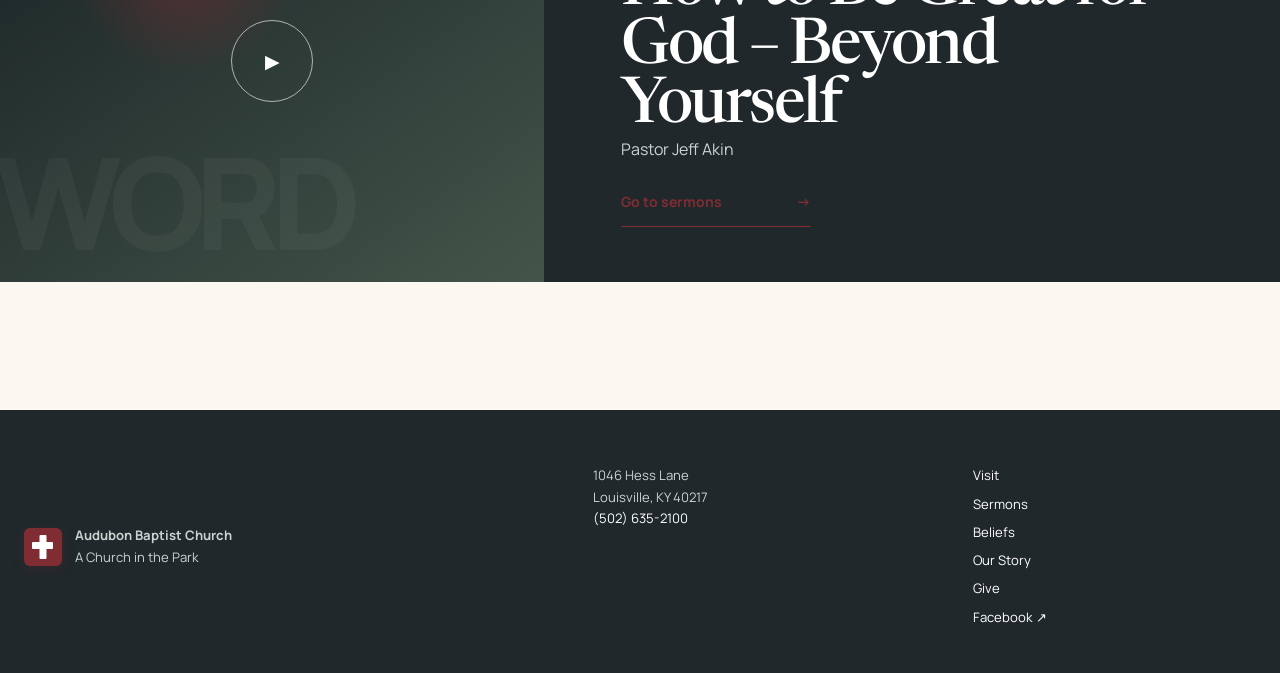
==== commit 0e09fcb1: "Add Apple touch icon to index.html" ====
--- a/index.html
+++ b/index.html
@@ -12,6 +12,7 @@
   <meta name="theme-color" content="#7f2d32">
   <title>Audubon Baptist Church | A Church in the Park</title>
   <link rel="manifest" href="manifest.webmanifest">
+  <link rel="apple-touch-icon" href="audubon-app-icon-192.png">
   <meta name="apple-mobile-web-app-capable" content="yes">
   <meta name="apple-mobile-web-app-title" content="Audubon Church">
   <link rel="stylesheet" href="styles.css">
--- a/styles.css
+++ b/styles.css
@@ -2370,3 +2370,272 @@
 @media (max-width:760px){
   .studio-hero-tools{align-items:flex-start;width:100%}
 }
+
+
+/* =========================================================
+   Whole-site PWA install experience — 2026-09-28
+   ========================================================= */
+.header-actions{
+  display:flex;
+  align-items:center;
+  justify-content:flex-end;
+  gap:9px;
+  min-width:max-content;
+}
+
+.get-app-button{
+  min-height:40px;
+  padding:9px 15px;
+  border:1px solid var(--audubon-red);
+  border-radius:999px;
+  background:var(--audubon-red);
+  color:white;
+  font-family:var(--sans);
+  font-size:.76rem;
+  font-weight:800;
+  white-space:nowrap;
+  cursor:pointer;
+  box-shadow:0 5px 16px rgba(127,45,50,.14);
+}
+
+.get-app-button:hover{
+  background:var(--audubon-red-deep);
+  border-color:var(--audubon-red-deep);
+}
+
+.get-app-button:disabled{
+  opacity:.72;
+  cursor:default;
+}
+
+.multi-page-header .header-actions .member-button{
+  background:transparent;
+  color:var(--audubon-red);
+  border-color:var(--audubon-red);
+}
+
+.multi-page-header .header-actions .member-button:hover{
+  background:#f4e5e6;
+  color:var(--audubon-red-deep);
+}
+
+.footer-app-button{
+  appearance:none;
+  border:0;
+  padding:0;
+  background:none;
+  color:white;
+  font:inherit;
+  cursor:pointer;
+  text-align:left;
+}
+
+.footer-app-button:hover{text-decoration:underline}
+
+.app-install-dialog .dialog-card{padding-bottom:26px}
+
+.install-steps{
+  margin:22px 0;
+  padding-left:24px;
+}
+
+.install-steps li{
+  margin:10px 0;
+  padding-left:5px;
+  color:var(--audubon-ink);
+}
+
+.app-install-hero .app-install-primary{
+  margin-top:30px;
+}
+
+.app-feature-list{
+  margin-top:34px;
+  border-top:1px solid var(--audubon-rule);
+}
+
+.app-feature-list article{
+  display:grid;
+  grid-template-columns:110px 1fr;
+  gap:22px;
+  padding:18px 0;
+  border-bottom:1px solid var(--audubon-rule);
+}
+
+.app-feature-list strong{
+  color:var(--audubon-red);
+  text-transform:uppercase;
+  letter-spacing:.08em;
+  font-size:.66rem;
+}
+
+.app-feature-list p{
+  margin:0;
+  color:var(--audubon-muted);
+}
+
+@media (display-mode:standalone){
+  [data-install-app]{display:none!important}
+}
+
+@media (max-width:1040px){
+  .header-actions{gap:6px}
+  .get-app-button{padding:8px 11px}
+}
+
+@media (max-width:640px){
+  .site-header .header-actions{
+    grid-column:1/-1;
+    width:100%;
+  }
+
+  .site-header .header-actions>*{
+    flex:1;
+  }
+
+  .app-feature-list article{
+    grid-template-columns:1fr;
+    gap:4px;
+  }
+}
+
+/* =========================================================
+   Sermon video / audio choice
+   ========================================================= */
+.sermon-media-mode,
+.sermon-audio-mode{
+  width:100%;
+  min-height:560px;
+}
+
+.sermon-media-mode{
+  display:grid;
+  place-items:center;
+}
+
+.featured-sermon-video{
+  width:100%;
+  height:100%;
+  min-height:560px;
+  object-fit:contain;
+  background:#101719;
+}
+
+.sermon-media-placeholder{
+  width:100%;
+  min-height:560px;
+  display:grid;
+  place-items:center;
+  align-content:center;
+  gap:9px;
+  padding:36px;
+  text-align:center;
+}
+
+.sermon-media-placeholder small{
+  max-width:360px;
+  color:#bdc8c3;
+}
+
+.sermon-audio-mode{
+  position:relative;
+  padding:clamp(45px,6vw,76px);
+  display:flex;
+  flex-direction:column;
+  justify-content:center;
+  overflow:hidden;
+  background:
+    radial-gradient(circle at 75% 25%,rgba(127,45,50,.45),transparent 28%),
+    linear-gradient(145deg,#182124,#354a3d);
+}
+
+.sermon-audio-mode h2{
+  margin:0;
+  max-width:520px;
+  color:white;
+  font-size:clamp(2.8rem,5vw,5rem);
+  line-height:.92;
+}
+
+.sermon-audio-mode>p:not(.editorial-kicker){
+  max-width:500px;
+  margin:20px 0 26px;
+  color:#d7dfdb;
+}
+
+.audio-mode-mark{
+  position:absolute;
+  right:.08em;
+  bottom:-.25em;
+  font-family:var(--display);
+  font-size:15rem;
+  color:rgba(255,255,255,.045);
+  pointer-events:none;
+}
+
+.featured-sermon-audio{
+  width:min(520px,100%);
+  position:relative;
+  z-index:2;
+}
+
+.audio-availability{
+  padding:15px 0 0;
+  border-top:1px solid rgba(255,255,255,.18);
+  font-size:.78rem;
+}
+
+.sermon-mode-switch{
+  display:flex;
+  width:100%;
+  margin-top:32px;
+  border-top:1px solid rgba(255,255,255,.2);
+  border-bottom:1px solid rgba(255,255,255,.2);
+}
+
+.sermon-mode-button{
+  appearance:none;
+  flex:1;
+  min-height:58px;
+  padding:10px 13px;
+  border:0;
+  border-right:1px solid rgba(255,255,255,.2);
+  background:transparent;
+  color:#d9dfdc;
+  font-family:var(--sans);
+  font-size:.78rem;
+  font-weight:800;
+  cursor:pointer;
+}
+
+.sermon-mode-button:last-child{border-right:0}
+
+.sermon-mode-button small{
+  display:block;
+  margin-top:2px;
+  color:#aeb9b4;
+  font-size:.6rem;
+  font-weight:600;
+}
+
+.sermon-mode-button.active{
+  background:white;
+  color:var(--audubon-ink);
+}
+
+.sermon-mode-button.active small{color:var(--audubon-green-deep)}
+
+@media (max-width:820px){
+  .sermon-media-mode,
+  .sermon-audio-mode,
+  .featured-sermon-video,
+  .sermon-media-placeholder{
+    min-height:390px;
+  }
+}
+
+@media (max-width:520px){
+  .sermon-mode-switch{display:grid}
+  .sermon-mode-button{border-right:0;border-bottom:1px solid rgba(255,255,255,.2)}
+  .sermon-mode-button:last-child{border-bottom:0}
+}
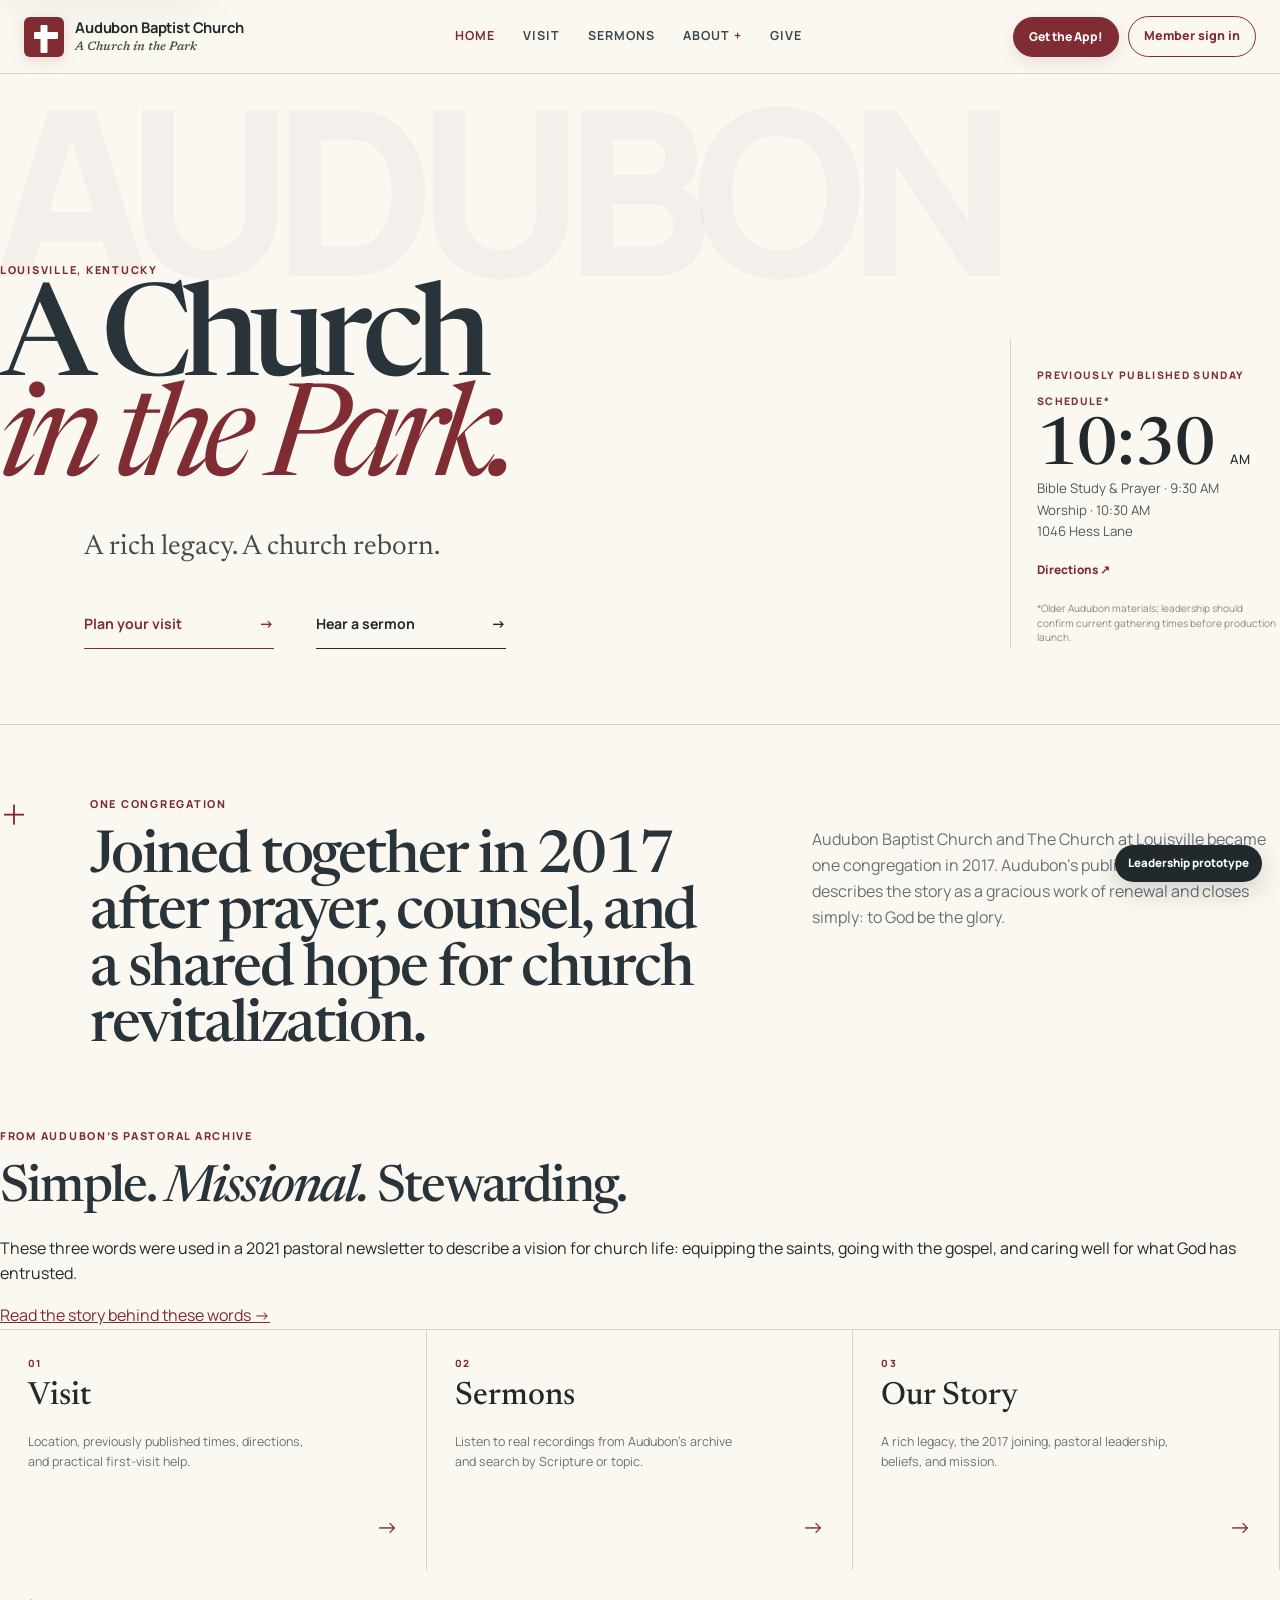
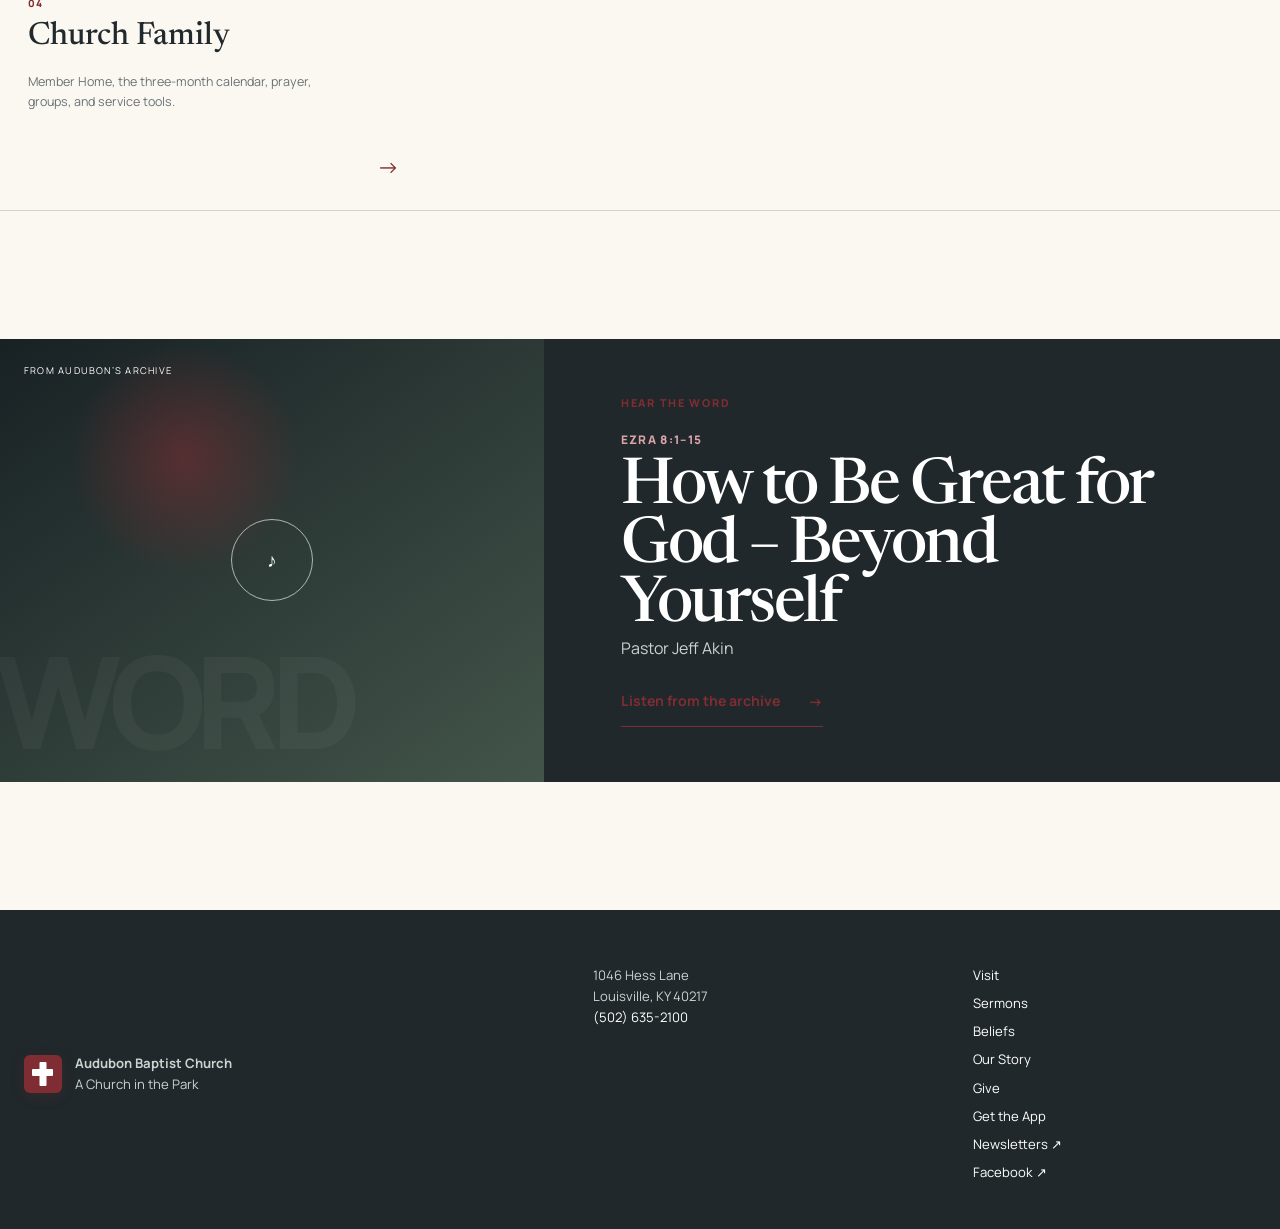
==== commit ceeed418: "Polish index.html content and presentation" ====
--- a/index.html
+++ b/index.html
@@ -1,20 +1,23 @@
 <!doctype html>
 <!--
   MAINTAINER NOTE
-  HOME PAGE. Keep this page short. Detailed public content belongs on focused pages. Home-specific behavior is in app.js; shared public navigation is in site.js.
-  See docs/EDITING_GUIDE.md for the repository editing map.
+  HOME PAGE. Keep this page a clear doorway: identity, visit, sermons, story,
+  member entry. Church facts must remain sourced/confirmed.
 -->
 <html lang="en">
 <head>
   <meta charset="utf-8">
   <meta name="viewport" content="width=device-width, initial-scale=1">
-  <meta name="description" content="Audubon Baptist Church — A Church in the Park, Louisville, Kentucky">
+  <meta name="description" content="Audubon Baptist Church — A Church in the Park in Louisville, Kentucky. Plan a visit, hear sermons, learn our story, or open the church member app.">
   <meta name="theme-color" content="#7f2d32">
+  <meta property="og:type" content="website">
+  <meta property="og:title" content="Audubon Baptist Church | A Church in the Park">
+  <meta property="og:description" content="Audubon Baptist Church — A Church in the Park in Louisville, Kentucky. Plan a visit, hear sermons, learn our story, or open the church member app.">
+  <meta name="apple-mobile-web-app-capable" content="yes">
+  <meta name="apple-mobile-web-app-title" content="Audubon Church">
   <title>Audubon Baptist Church | A Church in the Park</title>
   <link rel="manifest" href="manifest.webmanifest">
   <link rel="apple-touch-icon" href="audubon-app-icon-192.png">
-  <meta name="apple-mobile-web-app-capable" content="yes">
-  <meta name="apple-mobile-web-app-title" content="Audubon Church">
   <link rel="stylesheet" href="styles.css">
 </head>
 <body class="public-page public-home" data-page="home">
@@ -39,22 +42,42 @@
   <header class="site-header editorial-header multi-page-header">
     <a class="brand" href="index.html" aria-label="Audubon Baptist Church home">
       <span class="brand-mark" aria-hidden="true">A</span>
-      <span class="brand-copy"><strong>Audubon Baptist Church</strong><small>A Church in the Park</small></span>
+      <span class="brand-copy">
+        <strong>Audubon Baptist Church</strong>
+        <small>A Church in the Park</small>
+      </span>
     </a>
-    <button class="menu-button" id="menuButton" type="button" aria-expanded="false" aria-controls="mainNav">Menu</button>
+
+    <button class="menu-button" id="menuButton" type="button" aria-expanded="false" aria-controls="mainNav">
+      Menu
+    </button>
+
     <nav class="main-nav public-main-nav" id="mainNav" aria-label="Main navigation">
       <a href="index.html" data-nav-page="home">Home</a>
       <a href="visit.html" data-nav-page="visit">Visit</a>
       <a href="sermons.html" data-nav-page="sermons">Sermons</a>
+
       <details class="nav-dropdown">
         <summary>About</summary>
         <div class="nav-dropdown-menu">
-          <a href="beliefs.html" data-nav-page="beliefs"><span>Beliefs</span><small>What we believe</small></a>
-          <a href="about.html" data-nav-page="about"><span>Our Story & Mission</span><small>Who we are</small></a>
+          <a href="beliefs.html" data-nav-page="beliefs">
+            <span>Beliefs</span>
+            <small>What we believe</small>
+          </a>
+          <a href="about.html" data-nav-page="about">
+            <span>Our Story & Mission</span>
+            <small>Who we are</small>
+          </a>
+          <a href="https://www.achurchinthepark.org/newsletters/" target="_blank" rel="noopener">
+            <span>Newsletter Archive ↗</span>
+            <small>Audubon’s published archive</small>
+          </a>
         </div>
       </details>
+
       <a href="give.html" data-nav-page="give">Give</a>
     </nav>
+
     <div class="header-actions">
       <button class="get-app-button" type="button" data-install-app>Get the App!</button>
       <button class="member-button" id="memberSignInButton" type="button">Member sign in</button>
@@ -72,51 +95,100 @@
   <main id="mainContent">
     <section class="home-doorway">
       <div class="home-wordmark" aria-hidden="true">AUDUBON</div>
+
       <div class="home-doorway-copy">
         <p class="editorial-kicker">Louisville, Kentucky</p>
         <h1>A Church<br><em>in the Park.</em></h1>
-        <p class="home-welcome">Worship Christ. Grow in His Word. Love one another.</p>
+        <p class="home-welcome">A rich legacy. A church reborn.</p>
+
         <div class="home-primary-actions">
-          <a class="editorial-cta primary-cta" href="visit.html">Plan your visit <span>→</span></a>
-          <a class="editorial-cta" href="sermons.html">Hear a sermon <span>→</span></a>
+          <a class="editorial-cta primary-cta" href="visit.html">
+            Plan your visit <span>→</span>
+          </a>
+          <a class="editorial-cta" href="sermons.html?mode=audio">
+            Hear a sermon <span>→</span>
+          </a>
         </div>
       </div>
 
       <aside class="home-sunday-note">
-        <span>Sunday</span>
-        <strong>10:30 <small>AM*</small></strong>
-        <p>Worship<br>1046 Hess Lane<br>Louisville, KY 40217</p>
-        <a href="https://www.google.com/maps/search/?api=1&query=1046+Hess+Lane+Louisville+KY+40217" target="_blank" rel="noopener">Directions ↗</a>
-        <small>*Previously published schedule; confirm before production.</small>
+        <span>Previously published Sunday schedule*</span>
+        <strong>10:30 <small>AM</small></strong>
+        <p>
+          Bible Study &amp; Prayer · 9:30 AM<br>
+          Worship · 10:30 AM<br>
+          1046 Hess Lane
+        </p>
+        <a href="https://www.google.com/maps/search/?api=1&query=1046+Hess+Lane+Louisville+KY+40217" target="_blank" rel="noopener">
+          Directions ↗
+        </a>
+        <small>*Older Audubon materials; leadership should confirm current gathering times before production launch.</small>
       </aside>
     </section>
 
     <section class="home-intro">
       <p class="home-intro-mark" aria-hidden="true">+</p>
       <div>
-        <p class="editorial-kicker">Welcome</p>
-        <h2>A local church family seeking to make much of Jesus Christ.</h2>
-      </div>
-      <p>Whether you are considering a first Sunday, looking for a sermon, or already part of the church family, the site is organized around a few clear places instead of one crowded page.</p>
+        <p class="editorial-kicker">One congregation</p>
+        <h2>Joined together in 2017 after prayer, counsel, and a shared hope for church revitalization.</h2>
+      </div>
+      <p>
+        Audubon Baptist Church and The Church at Louisville became one congregation in 2017.
+        Audubon’s published history describes the story as a gracious work of renewal and closes
+        simply: to God be the glory.
+      </p>
+    </section>
+
+    <section class="home-heritage-line" aria-labelledby="heritageWords">
+      <p class="editorial-kicker">From Audubon’s pastoral archive</p>
+      <h2 id="heritageWords">Simple. <em>Missional.</em> Stewarding.</h2>
+      <p>
+        These three words were used in a 2021 pastoral newsletter to describe a vision for church
+        life: equipping the saints, going with the gospel, and caring well for what God has entrusted.
+      </p>
+      <a class="text-link-dark" href="about.html#ministry-emphasis">Read the story behind these words →</a>
     </section>
 
     <nav class="home-destinations" aria-label="Start here">
-      <a href="visit.html"><span>01</span><strong>Visit</strong><p>Times, location, directions, and what to expect.</p><b>→</b></a>
-      <a href="sermons.html"><span>02</span><strong>Sermons</strong><p>Watch the latest teaching or search the archive.</p><b>→</b></a>
-      <a href="about.html"><span>03</span><strong>Our Story</strong><p>Meet Audubon, its pastors, history, and mission.</p><b>→</b></a>
+      <a href="visit.html">
+        <span>01</span>
+        <strong>Visit</strong>
+        <p>Location, previously published times, directions, and practical first-visit help.</p>
+        <b>→</b>
+      </a>
+      <a href="sermons.html">
+        <span>02</span>
+        <strong>Sermons</strong>
+        <p>Listen to real recordings from Audubon’s archive and search by Scripture or topic.</p>
+        <b>→</b>
+      </a>
+      <a href="about.html">
+        <span>03</span>
+        <strong>Our Story</strong>
+        <p>A rich legacy, the 2017 joining, pastoral leadership, beliefs, and mission.</p>
+        <b>→</b>
+      </a>
+      <a href="member.html" data-member-entry>
+        <span>04</span>
+        <strong>Church Family</strong>
+        <p>Member Home, the three-month calendar, prayer, groups, and service tools.</p>
+        <b>→</b>
+      </a>
     </nav>
 
     <section class="home-sermon-teaser">
       <div class="home-sermon-art">
-        <span class="home-sermon-play" aria-hidden="true">▶</span>
-        <small>Latest sermon</small>
+        <span class="home-sermon-play" aria-hidden="true">♪</span>
+        <small>From Audubon’s archive</small>
       </div>
       <div class="home-sermon-copy">
-        <p class="editorial-kicker">From the pulpit</p>
+        <p class="editorial-kicker">Hear the Word</p>
         <p class="sermon-scripture" id="homeSermonReference">Ezra 8:1–15</p>
         <h2 id="homeSermonTitle">How to Be Great for God – Beyond Yourself</h2>
         <p id="homeSermonSpeaker">Pastor Jeff Akin</p>
-        <a class="editorial-cta primary-cta" href="sermons.html">Go to sermons <span>→</span></a>
+        <a class="editorial-cta primary-cta" href="sermons.html?mode=audio">
+          Listen from the archive <span>→</span>
+        </a>
       </div>
     </section>
 
@@ -128,7 +200,9 @@
         </div>
         <span class="private-badge">Member view</span>
       </div>
+
       <div class="member-week-events" id="memberWeekEvents"></div>
+
       <div class="member-week-actions">
         <a class="editorial-cta inverted" href="member.html">Member Home <span>→</span></a>
         <a class="editorial-cta inverted" href="calendar.html">Full calendar <span>→</span></a>
@@ -139,18 +213,49 @@
 
   <footer class="editorial-footer compact-public-footer">
     <div class="footer-main">
-      <div><span class="brand-mark footer-mark" aria-hidden="true">A</span><p><strong>Audubon Baptist Church</strong><br>A Church in the Park</p></div>
-      <address>1046 Hess Lane<br>Louisville, KY 40217<br><a href="tel:+15026352100">(502) 635-2100</a></address>
-      <nav>
-        <a href="visit.html">Visit</a><a href="sermons.html">Sermons</a><a href="beliefs.html">Beliefs</a>
-        <a href="about.html">Our Story</a><a href="give.html">Give</a>
+      <div>
+        <span class="brand-mark footer-mark" aria-hidden="true">A</span>
+        <p><strong>Audubon Baptist Church</strong><br>A Church in the Park</p>
+      </div>
+
+      <address>
+        1046 Hess Lane<br>
+        Louisville, KY 40217<br>
+        <a href="tel:+15026352100">(502) 635-2100</a>
+      </address>
+
+      <nav aria-label="Footer">
+        <a href="visit.html">Visit</a>
+        <a href="sermons.html">Sermons</a>
+        <a href="beliefs.html">Beliefs</a>
+        <a href="about.html">Our Story</a>
+        <a href="give.html">Give</a>
+        <a href="app.html">Get the App</a>
+        <a href="https://www.achurchinthepark.org/newsletters/" target="_blank" rel="noopener">Newsletters ↗</a>
         <a href="https://www.facebook.com/audubonbaptistchurch/" target="_blank" rel="noopener">Facebook ↗</a>
       </nav>
     </div>
   </footer>
 
+  <script type="application/ld+json">
+  {
+    "@context": "https://schema.org",
+    "@type": "Church",
+    "name": "Audubon Baptist Church",
+    "address": {
+      "@type": "PostalAddress",
+      "streetAddress": "1046 Hess Lane",
+      "addressLocality": "Louisville",
+      "addressRegion": "KY",
+      "postalCode": "40217",
+      "addressCountry": "US"
+    },
+    "telephone": "+1-502-635-2100",
+    "sameAs": ["https://www.facebook.com/audubonbaptistchurch/"]
+  }
+  </script>
   <script src="site.js"></script>
   <script src="app.js"></script>
   <script src="pwa.js"></script>
 </body>
-</html>+</html>
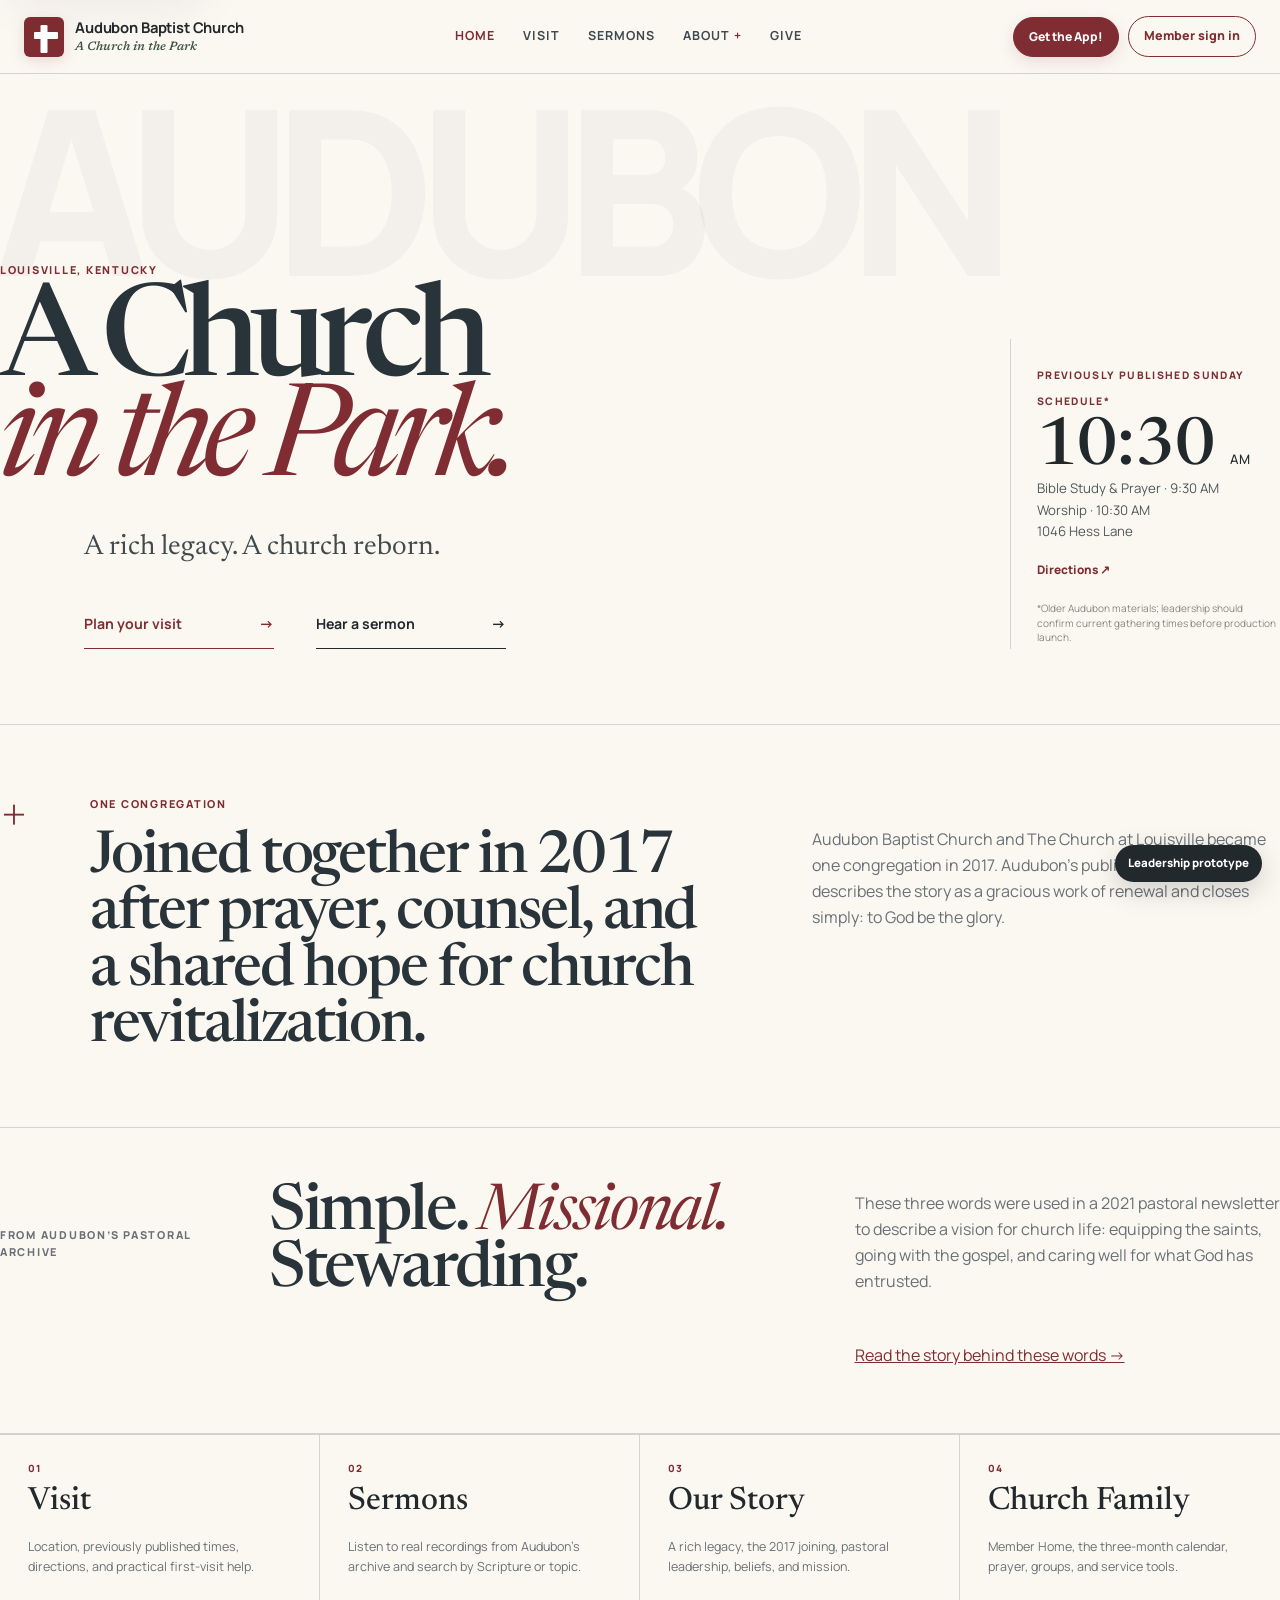
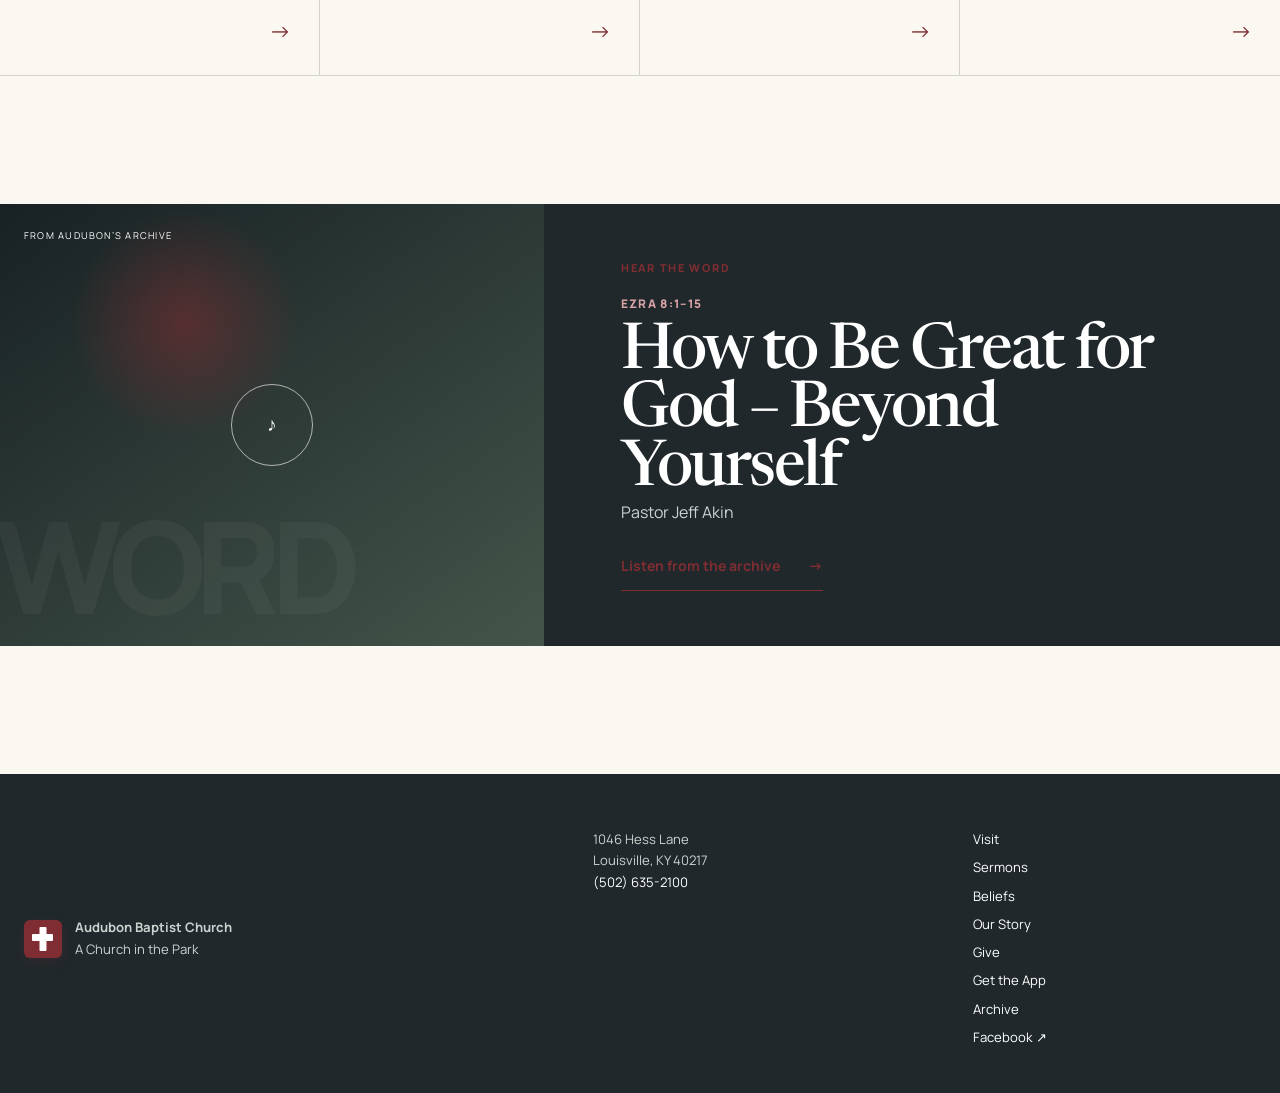
==== commit b448f7b8: "Link index.html to the new church archive" ====
--- a/index.html
+++ b/index.html
@@ -68,9 +68,9 @@
             <span>Our Story & Mission</span>
             <small>Who we are</small>
           </a>
-          <a href="https://www.achurchinthepark.org/newsletters/" target="_blank" rel="noopener">
-            <span>Newsletter Archive ↗</span>
-            <small>Audubon’s published archive</small>
+          <a href="archive.html" data-nav-page="archive">
+            <span>Church Archive</span>
+            <small>Newsletters &amp; older resources</small>
           </a>
         </div>
       </details>
@@ -231,7 +231,7 @@
         <a href="about.html">Our Story</a>
         <a href="give.html">Give</a>
         <a href="app.html">Get the App</a>
-        <a href="https://www.achurchinthepark.org/newsletters/" target="_blank" rel="noopener">Newsletters ↗</a>
+        <a href="archive.html">Archive</a>
         <a href="https://www.facebook.com/audubonbaptistchurch/" target="_blank" rel="noopener">Facebook ↗</a>
       </nav>
     </div>
--- a/styles.css
+++ b/styles.css
@@ -2639,3 +2639,578 @@
   .sermon-mode-button{border-right:0;border-bottom:1px solid rgba(255,255,255,.2)}
   .sermon-mode-button:last-child{border-bottom:0}
 }
+
+
+/* =========================================================
+   Comprehensive product polish — 2026-09-28
+   Public storytelling, archive utilities, member/admin cues
+   ========================================================= */
+
+/* Home: source-based heritage language */
+.home-heritage-line{
+  max-width:var(--max);
+  margin:0 auto;
+  padding:58px 0 64px;
+  border-top:1px solid var(--audubon-rule);
+  border-bottom:1px solid var(--audubon-rule);
+  display:grid;
+  grid-template-columns:.48fr 1.15fr .9fr;
+  gap:42px;
+  align-items:center;
+}
+
+.home-heritage-line .editorial-kicker{
+  margin:0;
+}
+
+.home-heritage-line h2{
+  margin:0;
+  font-size:clamp(2.8rem,5vw,5.2rem);
+  line-height:.9;
+}
+
+.home-heritage-line h2 em{
+  color:var(--audubon-red);
+  font-weight:400;
+}
+
+.home-heritage-line>p{
+  margin:0;
+  color:var(--audubon-muted);
+}
+
+.home-heritage-line .text-link-dark{
+  grid-column:3;
+  justify-self:start;
+}
+
+.home-destinations{
+  grid-template-columns:repeat(4,1fr);
+}
+
+.home-destinations a{
+  min-width:0;
+}
+
+/* Visit: simple practical first-visit actions */
+.visit-action-band{
+  max-width:var(--max);
+  margin:0 auto;
+  display:grid;
+  grid-template-columns:repeat(3,1fr);
+  border-top:1px solid var(--audubon-rule);
+  border-bottom:1px solid var(--audubon-rule);
+}
+
+.visit-action-band a{
+  display:grid;
+  grid-template-columns:1fr auto;
+  gap:7px 18px;
+  min-height:145px;
+  padding:26px 28px;
+  border-right:1px solid var(--audubon-rule);
+  text-decoration:none;
+  color:inherit;
+}
+
+.visit-action-band a:last-child{
+  border-right:0;
+}
+
+.visit-action-band a:hover{
+  background:#f2ece3;
+}
+
+.visit-action-band span{
+  grid-column:1/-1;
+  color:var(--audubon-red);
+  font-size:.64rem;
+  font-weight:800;
+  letter-spacing:.09em;
+  text-transform:uppercase;
+}
+
+.visit-action-band strong{
+  align-self:end;
+  font-family:var(--display);
+  font-size:1.45rem;
+  font-weight:500;
+  line-height:1.15;
+}
+
+.visit-action-band b{
+  align-self:end;
+  color:var(--audubon-red);
+  font-size:1.25rem;
+  font-weight:400;
+}
+
+/* Story: use dates and biographies instead of generic profile cards */
+.story-timeline{
+  max-width:var(--max);
+  margin:0 auto;
+  display:grid;
+  grid-template-columns:repeat(3,1fr);
+  border-top:1px solid var(--audubon-rule);
+  border-bottom:1px solid var(--audubon-rule);
+}
+
+.story-timeline article{
+  min-height:255px;
+  padding:30px;
+  border-right:1px solid var(--audubon-rule);
+}
+
+.story-timeline article:last-child{
+  border-right:0;
+}
+
+.story-timeline span{
+  display:block;
+  color:var(--audubon-red);
+  font-family:var(--display);
+  font-size:2.4rem;
+}
+
+.story-timeline h2{
+  margin:42px 0 10px;
+  font-size:1.65rem;
+}
+
+.story-timeline p{
+  margin:0;
+  color:var(--audubon-muted);
+  font-size:.84rem;
+}
+
+.pastor-bio-list{
+  border-top:1px solid var(--audubon-rule);
+  margin-bottom:26px;
+}
+
+.pastor-bio-list article{
+  display:grid;
+  grid-template-columns:.58fr 1.42fr;
+  gap:50px;
+  padding:28px 0;
+  border-bottom:1px solid var(--audubon-rule);
+}
+
+.pastor-bio-list span{
+  color:var(--audubon-red);
+  font-size:.64rem;
+  font-weight:800;
+  letter-spacing:.1em;
+  text-transform:uppercase;
+}
+
+.pastor-bio-list h3{
+  margin:6px 0 0;
+  font-size:2rem;
+}
+
+.pastor-bio-list p{
+  margin:0;
+  color:var(--audubon-muted);
+}
+
+.ministry-emphasis{
+  border-bottom:0;
+}
+
+/* Beliefs / giving */
+.belief-source-section .button-row{
+  align-items:center;
+  gap:28px;
+}
+
+.giving-safety-band{
+  max-width:none;
+  padding:clamp(75px,8vw,110px) max(24px,calc((100vw - var(--max))/2));
+  display:grid;
+  grid-template-columns:1.05fr .95fr;
+  gap:80px;
+  align-items:end;
+  background:var(--audubon-green-deep);
+  color:white;
+}
+
+.giving-safety-band h2{
+  margin:0;
+  color:white;
+  font-size:clamp(2.8rem,5vw,4.8rem);
+  line-height:.95;
+}
+
+.giving-safety-band>p{
+  margin:0;
+  color:#d8e2dc;
+  font-size:1rem;
+}
+
+/* Sermon archive: real audio library controls */
+.sermon-archive-date{
+  margin:5px 0 0;
+  color:#b9c4bf;
+  font-size:.75rem;
+}
+
+.sermon-library-toolbar{
+  align-items:flex-end;
+}
+
+.archive-sort{
+  display:flex;
+  flex-direction:column;
+  gap:7px;
+  min-width:155px;
+}
+
+.archive-sort span{
+  color:var(--audubon-ink);
+  font-size:.75rem;
+  font-weight:800;
+}
+
+.archive-sort select{
+  min-height:46px;
+  padding:10px 34px 10px 12px;
+  border:1px solid var(--audubon-rule);
+  border-radius:10px;
+  background:white;
+  color:var(--audubon-ink);
+}
+
+.archive-result-count{
+  display:block;
+  margin-top:7px;
+  color:var(--audubon-muted);
+  font-size:.76rem;
+}
+
+.archive-sermon-card{
+  min-height:235px;
+}
+
+.sermon-card-meta{
+  display:flex;
+  justify-content:space-between;
+  gap:15px;
+  align-items:start;
+}
+
+.sermon-card-meta>span:last-child{
+  color:var(--audubon-muted);
+  font-size:.68rem;
+  text-align:right;
+}
+
+.archive-card-actions{
+  display:flex;
+  flex-wrap:wrap;
+  gap:18px;
+  align-items:center;
+  margin-top:auto;
+  padding-top:12px;
+}
+
+.archive-card-actions .text-button{
+  margin:0;
+}
+
+.archive-source-link{
+  color:var(--audubon-muted);
+  font-size:.72rem;
+  font-weight:700;
+  text-decoration:none;
+}
+
+.archive-source-link:hover{
+  color:var(--audubon-red);
+  text-decoration:underline;
+}
+
+.archive-source-note{
+  max-width:760px;
+  margin:28px 0 0;
+  color:var(--audubon-muted);
+  font-size:.78rem;
+}
+
+/* PWA install/share page */
+.app-hero-actions{
+  display:flex;
+  flex-wrap:wrap;
+  gap:12px;
+  margin-top:30px;
+}
+
+.app-install-status{
+  max-width:650px;
+  margin:16px 0 0;
+  color:var(--audubon-muted);
+  font-size:.8rem;
+}
+
+.app-test-band{
+  max-width:var(--max);
+  margin:0 auto;
+  padding:75px 0;
+  border-top:1px solid var(--audubon-rule);
+  display:grid;
+  grid-template-columns:.7fr 1.3fr;
+  gap:70px;
+  align-items:start;
+}
+
+.app-test-band h2{
+  margin:0;
+  font-size:clamp(2.6rem,4vw,4.2rem);
+}
+
+.app-test-links{
+  border-top:1px solid var(--audubon-rule);
+}
+
+.app-test-links a{
+  display:grid;
+  grid-template-columns:60px 1fr auto;
+  gap:18px;
+  align-items:center;
+  padding:18px 0;
+  border-bottom:1px solid var(--audubon-rule);
+  color:inherit;
+  text-decoration:none;
+}
+
+.app-test-links span{
+  color:var(--audubon-red);
+  font-size:.65rem;
+  font-weight:800;
+}
+
+.app-test-links strong{
+  font-family:var(--display);
+  font-size:1.35rem;
+  font-weight:500;
+}
+
+.app-test-links b{
+  color:var(--audubon-red);
+  font-weight:400;
+}
+
+/* Member Home */
+.member-overview-actions{
+  grid-template-columns:repeat(4,1fr);
+}
+
+.privacy-legend{
+  display:flex;
+  flex-wrap:wrap;
+  gap:8px;
+  margin:-12px 0 28px;
+}
+
+.privacy-legend span{
+  display:inline-flex;
+  gap:6px;
+  align-items:center;
+  padding:7px 10px;
+  border:1px solid var(--audubon-rule);
+  border-radius:999px;
+  color:var(--audubon-muted);
+  font-size:.68rem;
+}
+
+.privacy-legend strong{
+  color:var(--audubon-ink);
+}
+
+/* Site Admin launch-readiness checklist */
+.content-review-card{
+  max-width:var(--max);
+  margin:30px auto;
+  padding:28px;
+  border:1px solid var(--audubon-rule);
+  background:#fffdfa;
+}
+
+.content-confirmation-list{
+  display:grid;
+  grid-template-columns:repeat(2,minmax(0,1fr));
+  gap:0 28px;
+  margin-top:18px;
+  border-top:1px solid var(--audubon-rule);
+}
+
+.content-confirmation-list label{
+  display:flex;
+  gap:10px;
+  align-items:flex-start;
+  padding:13px 0;
+  border-bottom:1px solid var(--audubon-rule);
+  color:var(--audubon-ink);
+  font-size:.82rem;
+  cursor:pointer;
+}
+
+.content-confirmation-list input{
+  margin-top:3px;
+  accent-color:var(--audubon-red);
+}
+
+.status-pill.ready{
+  background:#e5efe9;
+  color:var(--audubon-green-deep);
+}
+
+/* Calendar detail polish */
+.agenda-location{
+  margin:3px 0 8px!important;
+  color:var(--audubon-red)!important;
+  font-size:.72rem!important;
+  font-weight:750;
+}
+
+/* Responsive refinements for the new sections */
+@media (max-width:1000px){
+  .home-heritage-line,
+  .visit-action-band,
+  .story-timeline,
+  .app-test-band{
+    margin-left:24px;
+    margin-right:24px;
+  }
+
+  .home-heritage-line{
+    grid-template-columns:.55fr 1fr;
+  }
+
+  .home-heritage-line>p,
+  .home-heritage-line .text-link-dark{
+    grid-column:2;
+  }
+
+  .home-destinations{
+    grid-template-columns:repeat(2,1fr);
+  }
+
+  .home-destinations a:nth-child(2){
+    border-right:0;
+  }
+
+  .home-destinations a:nth-child(-n+2){
+    border-bottom:1px solid var(--audubon-rule);
+  }
+}
+
+@media (max-width:820px){
+  .visit-action-band,
+  .story-timeline,
+  .giving-safety-band,
+  .app-test-band{
+    grid-template-columns:1fr;
+  }
+
+  .visit-action-band a,
+  .story-timeline article{
+    border-right:0;
+    border-bottom:1px solid var(--audubon-rule);
+  }
+
+  .visit-action-band a:last-child,
+  .story-timeline article:last-child{
+    border-bottom:0;
+  }
+
+  .pastor-bio-list article{
+    grid-template-columns:1fr;
+    gap:12px;
+  }
+
+  .member-overview-actions{
+    grid-template-columns:repeat(2,1fr);
+  }
+
+  .member-overview-actions>*:nth-child(2n){
+    border-right:0;
+  }
+
+  .content-confirmation-list{
+    grid-template-columns:1fr;
+  }
+}
+
+@media (max-width:600px){
+  .home-heritage-line,
+  .visit-action-band,
+  .story-timeline,
+  .app-test-band{
+    margin-left:18px;
+    margin-right:18px;
+  }
+
+  .home-heritage-line{
+    display:block;
+  }
+
+  .home-heritage-line h2{
+    margin:20px 0;
+  }
+
+  .home-heritage-line .text-link-dark{
+    display:inline-block;
+    margin-top:12px;
+  }
+
+  .home-destinations{
+    grid-template-columns:1fr;
+  }
+
+  .home-destinations a{
+    border-right:0!important;
+    border-bottom:1px solid var(--audubon-rule)!important;
+  }
+
+  .home-destinations a:last-child{
+    border-bottom:0!important;
+  }
+
+  .member-overview-actions{
+    grid-template-columns:1fr;
+  }
+
+  .member-overview-actions>*{
+    border-right:0!important;
+  }
+
+  .sermon-library-toolbar{
+    align-items:stretch;
+  }
+
+  .archive-sort{
+    width:100%;
+  }
+}
+
+
+/* Media Studio source guidance */
+.media-source-note{
+  margin-top:18px;
+  padding:16px 18px;
+  border-left:3px solid var(--audubon-red);
+  background:#fbf7f0;
+}
+
+.media-source-note strong{
+  display:block;
+  color:var(--audubon-ink);
+  font-size:.82rem;
+}
+
+.media-source-note p{
+  margin:5px 0 0;
+  color:var(--audubon-muted);
+  font-size:.76rem;
+}
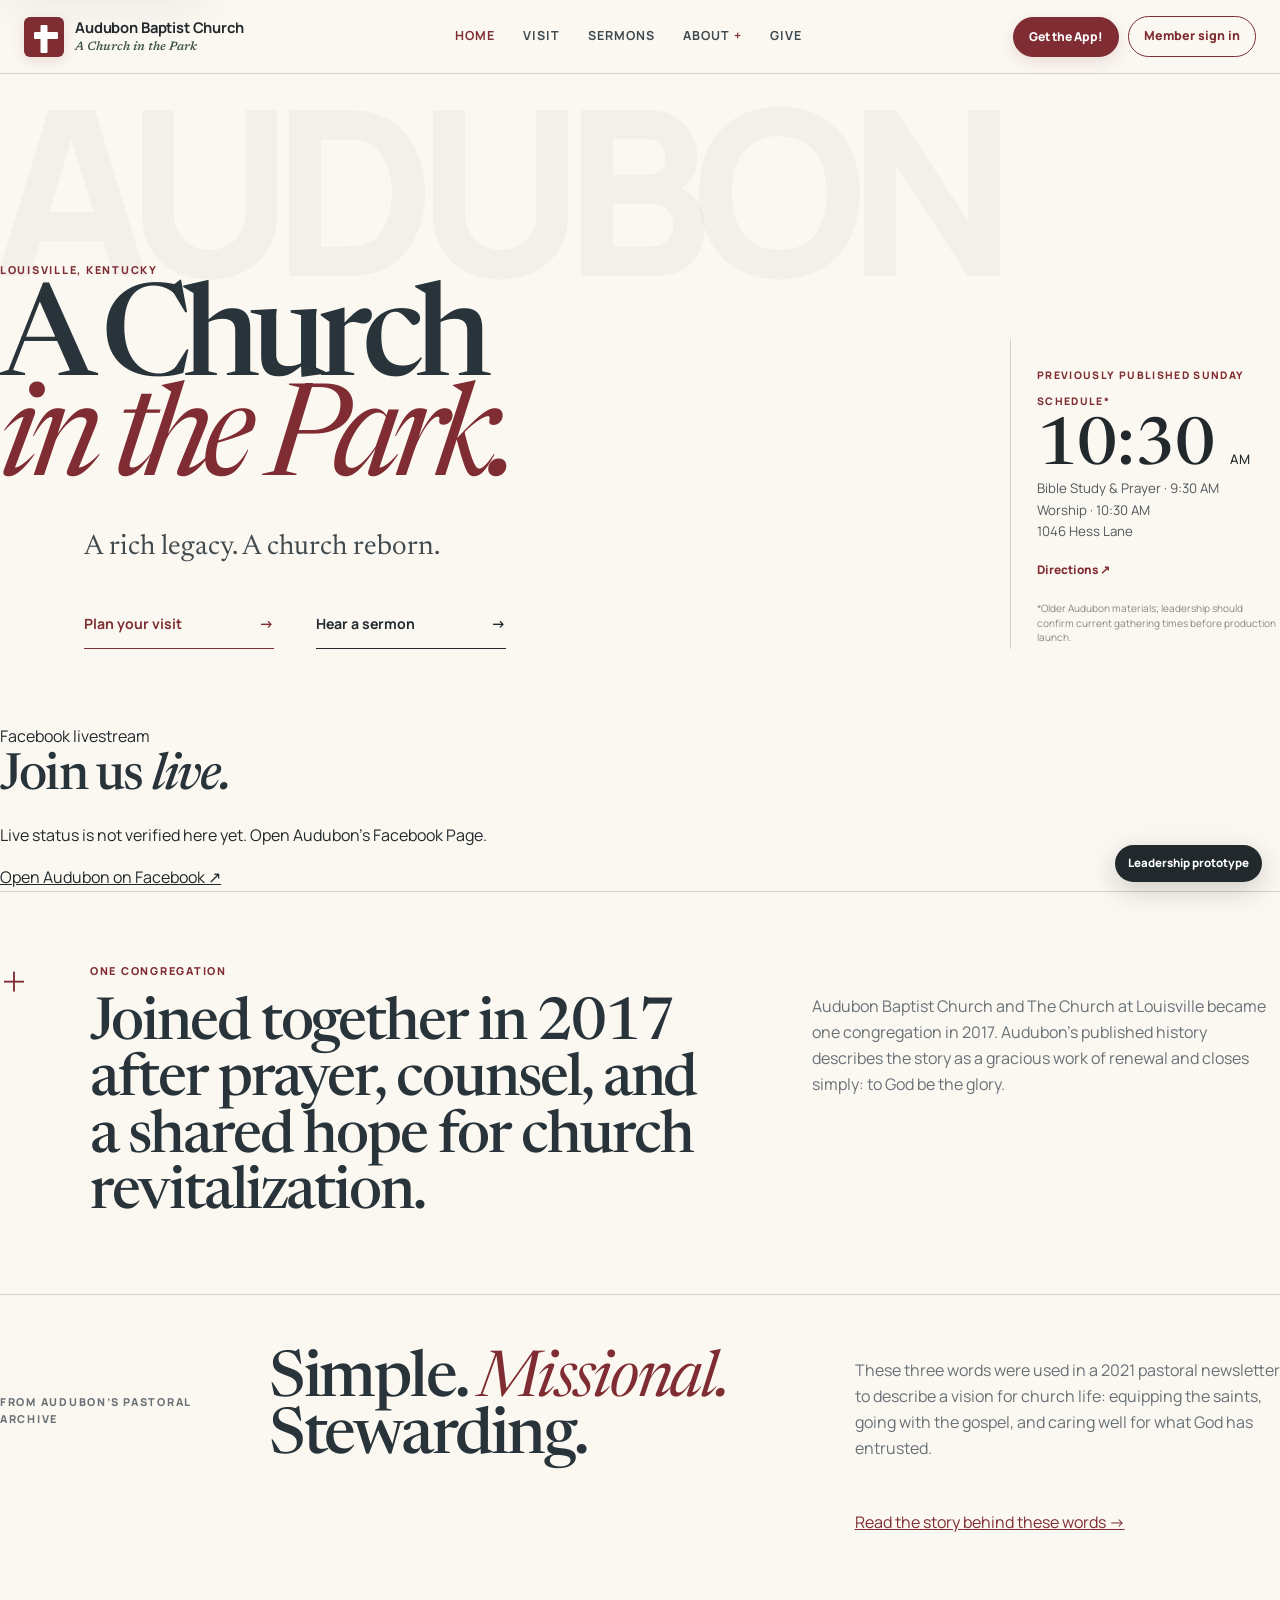
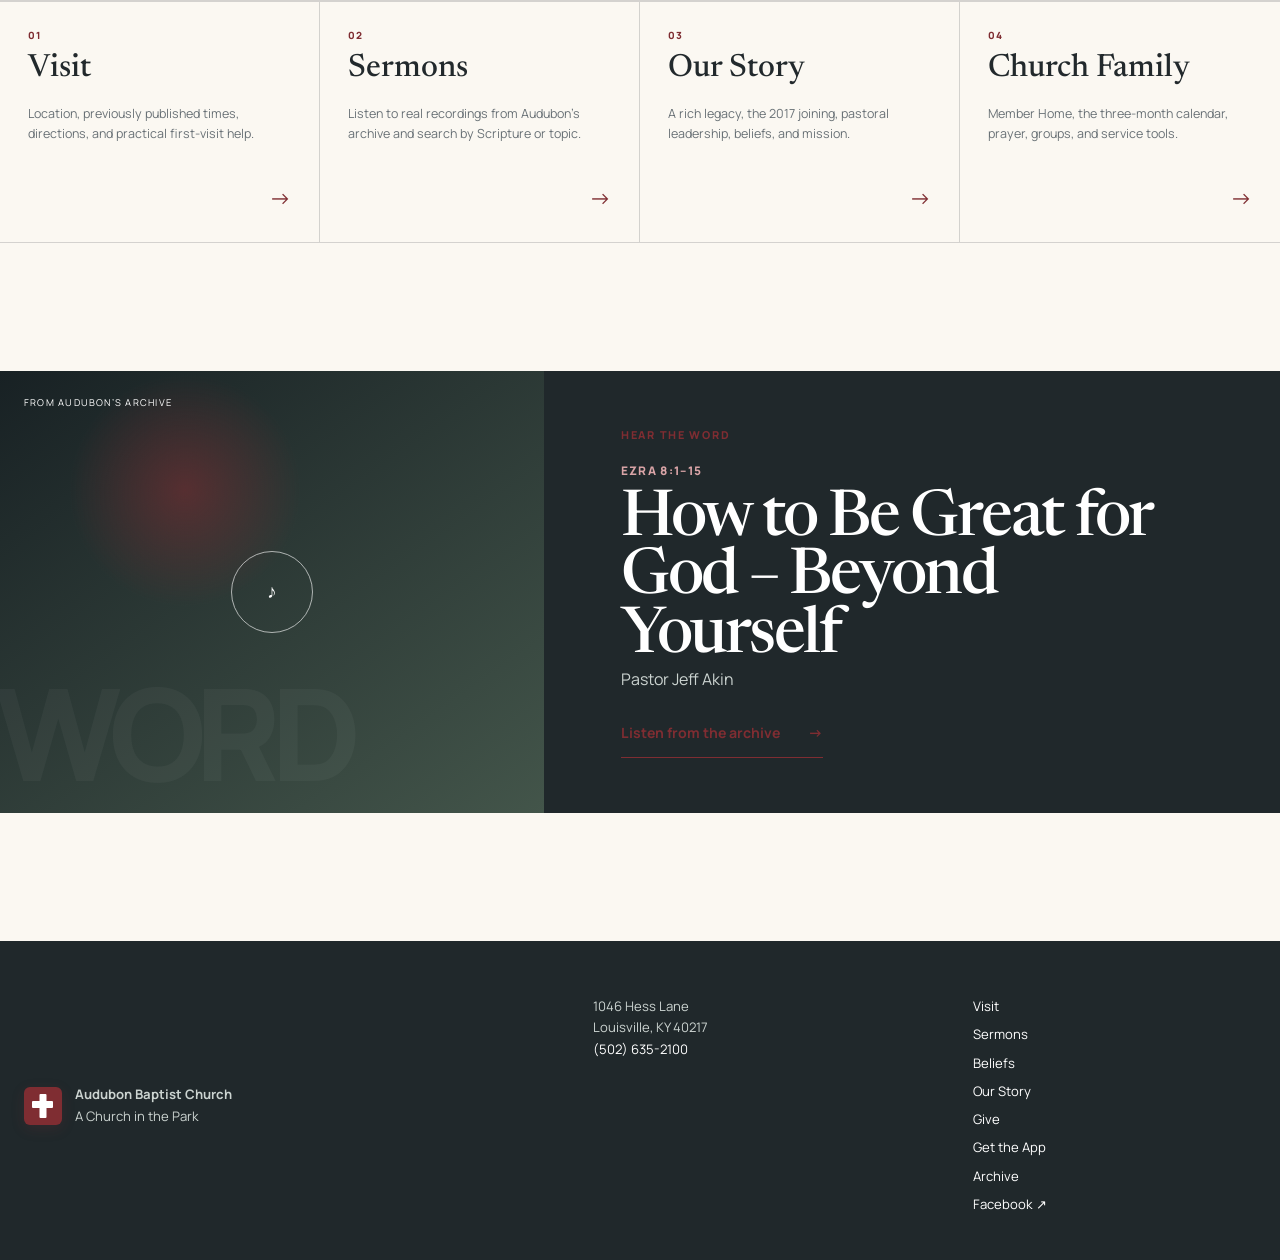
==== commit dcd70fdd: "Feature Audubon Facebook livestream on homepage" ====
--- a/index.html
+++ b/index.html
@@ -126,6 +126,32 @@
       </aside>
     </section>
 
+    <!--
+      PUBLIC LIVESTREAM
+      Always link to Audubon's official Facebook Page. When the optional
+      Cloudflare Pages Function /api/live is configured, live-status.js checks
+      broadcast status without exposing Meta credentials to the browser.
+    -->
+    <section class="home-facebook-live" id="facebookLive" aria-labelledby="facebookLiveHeading">
+      <div class="home-facebook-live-copy">
+        <div class="live-status-line">
+          <span class="live-status-dot" id="facebookLiveDot" aria-hidden="true"></span>
+          <span id="facebookLiveStatus" role="status" aria-live="polite">Facebook livestream</span>
+        </div>
+        <h2 id="facebookLiveHeading">Join us <em>live.</em></h2>
+        <p id="facebookLiveDescription">
+          Live status is not verified here yet. Open Audubon's Facebook Page.
+        </p>
+      </div>
+      <a class="facebook-live-link"
+         id="facebookLiveLink"
+         href="https://www.facebook.com/audubonbaptistchurch/"
+         target="_blank"
+         rel="noopener noreferrer">
+        Open Audubon on Facebook <span aria-hidden="true">↗</span>
+      </a>
+    </section>
+
     <section class="home-intro">
       <p class="home-intro-mark" aria-hidden="true">+</p>
       <div>
@@ -256,6 +282,7 @@
   </script>
   <script src="site.js"></script>
   <script src="app.js"></script>
+  <script src="live-status.js"></script>
   <script src="pwa.js"></script>
 </body>
 </html>
--- a/styles.css
+++ b/styles.css
@@ -3214,3 +3214,173 @@
   color:var(--audubon-muted);
   font-size:.76rem;
 }
+
+
+/* =========================================================
+   Church archive page — 2026-09-28
+   ========================================================= */
+.archive-page-hero{
+  background:
+    linear-gradient(115deg,rgba(127,45,50,.96),rgba(93,29,34,.93)),
+    var(--audubon-red);
+  color:white;
+}
+
+.archive-page-hero h1,
+.archive-page-hero .page-hero-lead{
+  color:white;
+}
+
+.archive-page-hero .editorial-kicker{
+  color:#f3d9d9;
+}
+
+.archive-intro-strip{
+  max-width:var(--max);
+  margin:0 auto;
+  padding:18px 0;
+  display:grid;
+  grid-template-columns:180px 1fr;
+  gap:26px;
+  border-bottom:1px solid var(--audubon-rule);
+}
+
+.archive-intro-strip span{
+  color:var(--audubon-red);
+  font-size:.66rem;
+  font-weight:800;
+  letter-spacing:.09em;
+  text-transform:uppercase;
+}
+
+.archive-intro-strip p{
+  margin:0;
+  color:var(--audubon-muted);
+  font-size:.78rem;
+}
+
+.archive-editorial-section{
+  max-width:var(--max);
+  margin:0 auto;
+  padding:80px 0;
+}
+
+.newsletter-archive-list{
+  margin:36px 0;
+  border-top:1px solid var(--audubon-rule);
+}
+
+.newsletter-archive-list article{
+  display:grid;
+  grid-template-columns:150px 1fr 130px;
+  gap:34px;
+  align-items:start;
+  padding:26px 0;
+  border-bottom:1px solid var(--audubon-rule);
+}
+
+.newsletter-date{
+  color:var(--audubon-red);
+  font-size:.68rem;
+  font-weight:800;
+  letter-spacing:.05em;
+  text-transform:uppercase;
+}
+
+.newsletter-archive-list h3{
+  margin:0 0 8px;
+  font-size:1.65rem;
+}
+
+.newsletter-archive-list p{
+  max-width:730px;
+  margin:0;
+  color:var(--audubon-muted);
+}
+
+.newsletter-archive-list a{
+  justify-self:end;
+  color:var(--audubon-ink);
+  font-size:.72rem;
+  font-weight:800;
+  text-decoration:none;
+}
+
+.newsletter-archive-list a:hover{
+  color:var(--audubon-red);
+  text-decoration:underline;
+}
+
+.archive-series-band{
+  padding:clamp(65px,8vw,100px) max(24px,calc((100vw - var(--max))/2));
+  display:grid;
+  grid-template-columns:.8fr 1.2fr;
+  gap:70px;
+  background:var(--audubon-green-deep);
+  color:white;
+}
+
+.archive-series-band h2{
+  margin:0;
+  color:white;
+  font-size:clamp(2.8rem,5vw,4.9rem);
+  line-height:.94;
+}
+
+.archive-series-links{
+  border-top:1px solid rgba(255,255,255,.2);
+}
+
+.archive-series-links a{
+  display:flex;
+  justify-content:space-between;
+  gap:20px;
+  padding:15px 0;
+  border-bottom:1px solid rgba(255,255,255,.2);
+  color:white;
+  text-decoration:none;
+  font-family:var(--display);
+  font-size:1.25rem;
+}
+
+.archive-series-links a span{
+  color:#bfcbc5;
+  font-family:var(--sans);
+  font-size:.66rem;
+  font-weight:700;
+}
+
+.archive-series-links a:hover span{
+  color:white;
+}
+
+@media (max-width:820px){
+  .archive-intro-strip,
+  .archive-editorial-section{
+    margin-left:24px;
+    margin-right:24px;
+  }
+
+  .archive-intro-strip,
+  .archive-series-band{
+    grid-template-columns:1fr;
+    gap:16px;
+  }
+
+  .newsletter-archive-list article{
+    grid-template-columns:1fr;
+    gap:9px;
+  }
+
+  .newsletter-archive-list a{
+    justify-self:start;
+  }
+}
+
+@media (max-width:600px){
+  .archive-intro-strip,
+  .archive-editorial-section{
+    margin-left:18px;
+    margin-right:18px;
+  }
+}
